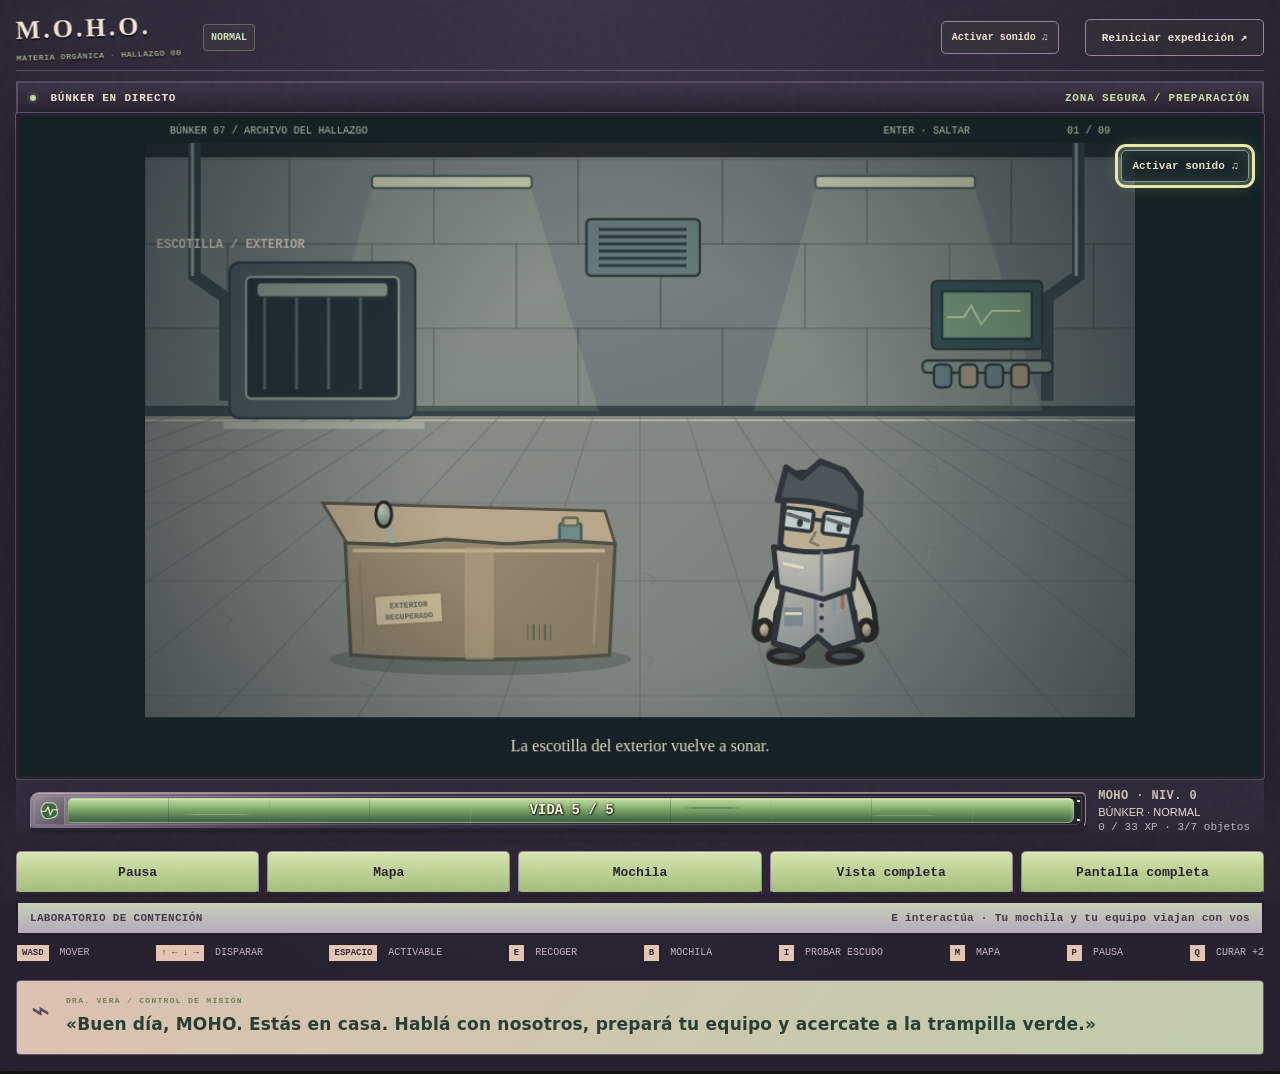
==== index.html @ c70cfb9b "Publish M.O.H.O. web release bbf333f781777551114b" ====
<!doctype html>
<html lang="es"><head><meta charset="utf-8"><meta name="viewport" content="width=device-width,initial-scale=1,viewport-fit=cover"><title>M.O.H.O. — Expedición 001</title><link rel="stylesheet" href="assets/63cf3d8c316d6a42fe213599.css"><meta name="moho-release" content="bbf333f781777551114b"></head>
<body><main><header><a class="brand" href="#">M.O.H.O.<small>MATERIA ORGÁNICA · HALLAZGO 00</small></a><span id="difficulty-badge" class="difficulty-badge">NORMAL</span><div class="header-note"><i></i> BÚNKER 07 · TRANSMISIÓN ACTIVA</div><button id="sound-master" class="quiet" aria-label="Activar o silenciar audio">Activar sonido ♫</button><button id="new-run" class="quiet">Reiniciar expedición ↗</button></header>
<section class="brief"><div><div class="eyebrow">ARCHIVO DE CAMPO / SUJETO EXPERIMENTAL 01</div><h1>El mundo terminó.<br><em>Vos recién empezás.</em></h1></div><p>Una masa de arcilla viviente. Un pulso imposible.<br>Y un equipo de científicos que necesita saber<br>qué sigue vivo en el ala sellada.</p><div class="stamp">NO ABRIR<br>DESDE ADENTRO<span>ALA CLAUSURADA / TUTORIAL</span></div></section>
<div class="workspace">
<section class="stage"><div class="stage-header"><span><i class="signal"></i> <span id="feed-label">BÚNKER EN DIRECTO</span></span><span id="zone-tag">TUTORIAL / NIVEL A</span></div><div class="viewport"><section id="inventory-screen" hidden role="dialog" aria-modal="true" aria-label="Mochila y equipo de MOHO"><aside class="left"><div class="inventory-heading"><span class="eyebrow">EQUIPO DE EXPLORACIÓN</span><h2>Mochila de MOHO</h2><p>Prepará tu próxima aventura.</p><button class="touch-back" id="touch-back">Cerrar ×</button></div><div class="panel-title">01 / EL SUJETO <span>VIVO</span></div><div class="subject"><div class="clay-icon">•‿•</div><div><h2>MOHO</h2><p>Prototipo maleable</p></div></div><label>INTEGRIDAD</label><div id="health"></div><div class="xp-head"><label>CRECIMIENTO</label><b id="level">NIV. 1</b></div><div class="xp-track"><div id="xp-bar"></div></div><small id="xp-text"></small><div class="attributes" id="attributes"></div><div class="panel-title section-space">02 / EQUIPO <span id="equipment-slot-count">4 RANURAS</span></div><div id="equipment"></div><div class="panel-title section-space">03 / INVENTARIO <span id="capacity"></span></div><p class="help" id="inventory-help">Mochila de 6 espacios. El equipo puesto se guarda por separado.</p><div id="loadout" hidden><b id="loadout-count"></b><button id="prepare-exit">Entrar al tutorial →</button></div><button id="inventory-sort" class="quiet">Ordenar por tipo ↕</button><div id="inventory"></div><p id="bag-message" aria-live="polite"></p></aside></section><div id="boss-hud" hidden><div class="boss-hud-head"><b id="boss-hud-name"></b><span id="boss-hud-health"></span></div><div class="boss-hud-track"><i id="boss-hud-fill"></i></div><small id="boss-hud-phase"></small></div><div id="encounter-countdown" hidden></div><div id="game-toast" role="status" hidden></div><div id="boss-death-caption" hidden></div><canvas id="game" width="960" height="640" aria-label="Expedición de MOHO; moverse con WASD y disparar con flechas"></canvas><div id="overlay" class="overlay"></div></div><div class="mobile-hud"><span id="touch-health"></span><div class="hud-meta"><b id="hud-player-level">MOHO · NIV. 1</b><span id="touch-level"></span><small id="hud-xp"></small><span id="shield-heart-status" role="status" hidden>♡ ESCUDO · 1 GOLPE</span></div></div><nav class="touch-toolbar" aria-label="Acciones táctiles"><button id="touch-pause">Pausa</button><button id="touch-map">Mapa</button><button id="touch-equipment" aria-controls="inventory-screen" aria-expanded="false">Mochila</button><button id="view-toggle">Vista completa</button><button id="touch-fullscreen">Pantalla completa</button></nav><div class="touch-controls" aria-label="Controles táctiles"><div class="touch-stick" id="touch-move" role="group" aria-label="Palanca para moverse"><span class="stick-knob"></span><b>MOVER</b></div><div class="touch-actions"><button id="touch-dash" aria-label="Usar activable">Esquivar</button><button id="touch-interact" aria-label="Interactuar o recoger">Usar / recoger</button></div><div class="touch-stick" id="touch-aim" role="group" aria-label="Palanca para apuntar y disparar"><span class="stick-knob"></span><b>DISPARAR</b></div></div><p class="touch-tip">Izquierda: mover · Derecha: apuntá en 8 direcciones y mantené para disparar. Doble toque en MOVER: esquiva / activable. También tenés el botón central.</p><div class="stage-footer"><span id="room-label">EL UMBRAL</span><span id="hint">Conectando con el sujeto…</span></div><div class="controls"><span><kbd>WASD</kbd> MOVER</span><span><kbd>↑ ← ↓ →</kbd> DISPARAR</span><span><kbd>ESPACIO</kbd> ACTIVABLE</span><span><kbd>E</kbd> RECOGER</span><span><kbd>B</kbd> MOCHILA</span><span><kbd>I</kbd> PROBAR ESCUDO</span><span><kbd>M</kbd> MAPA</span><span><kbd>P</kbd> PAUSA</span></div><div class="radio"><div class="radio-mark">⌁</div><div><label>DRA. VERA / CONTROL DE MISIÓN</label><p id="radio-text">«No sabemos si nos entendés. Si podés oírme… movete.»</p></div></div></section>
<aside class="right"><div class="panel-title">04 / CARTOGRAFÍA</div><div class="map-heading"><h2 id="zone-name">Plano local</h2><span id="zone-number">01—03</span></div><canvas id="worldmap" width="210" height="150" aria-label="Mapa de campaña: búnker y tres zonas, cada una con niveles A B C"></canvas><p id="objective" class="objective">BU → A → B → C → BU</p><div class="panel-title local-map-title">PLANO DEL NIVEL</div><canvas id="minimap" width="210" height="158" aria-label="Mapa de habitaciones"></canvas><div class="map-key"><span>● SUJETO</span><span>✦ ALMACÉN</span><span>☠ JEFE</span></div><div class="panel-title section-space">TUTORIAL / NIVELES</div><ol id="zone-list"></ol><div class="route locked"><span class="route-number">01</span><div><b>Ciudad en ruinas</b><small>SELLADA · PRÓXIMAMENTE</small></div><span class="route-arrow">↗</span></div><div class="route locked"><span class="route-number">02</span><div><b>Fractura temporal</b><small>SEÑAL DESCONOCIDA · BLOQUEADO</small></div><span>⊘</span></div><div class="route locked"><span class="route-number">03</span><div><b>Santuario del velo</b><small>SEÑAL DESCONOCIDA · BLOQUEADO</small></div><span>⊘</span></div><div class="field-note"><label>NOTA DEL LABORATORIO #017</label><p>«La muestra no imita la vida.<br>La muestra <em>quiere</em> vivir.»</p><small>— VERA, 03:41 A. M.</small></div></aside></div><footer><span>BÚNKER 07 / PROGRAMA M.O.H.O.</span><span>PROTOTIPO 0.12 · TUTORIAL / A—B—C</span><span>NO TE OLVIDES DE VOLVER.</span></footer></main><script src="assets/7617596235c95711f550db07.js"></script><script src="assets/ef3f93022673e65cdc32f5d4.js"></script></body></html>
---- assets/63cf3d8c316d6a42fe213599.css ----
:root{color-scheme:dark;--bg:#1e211e;--panel:#252823;--line:#44483c;--text:#e8e4ce;--dim:#9c9f8c;--acid:#c5d77e;--red:#d98d72}*{box-sizing:border-box}body{margin:0;background:var(--bg);color:var(--text);font:13px Arial,sans-serif}body:before{content:'';position:fixed;inset:0;pointer-events:none;opacity:.07;background-image:url("data:image/svg+xml,%3Csvg viewBox='0 0 160 160' xmlns='http://www.w3.org/2000/svg'%3E%3Cfilter id='n'%3E%3CfeTurbulence type='fractalNoise' baseFrequency='.8' numOctaves='3' stitchTiles='stitch'/%3E%3C/filter%3E%3Cpath fill='%23fff' filter='url(%23n)' opacity='.6' d='M0 0h160v160H0z'/%3E%3C/svg%3E")}main{max-width:1580px;margin:auto;padding:27px 34px}header{display:flex;align-items:center;justify-content:space-between;border-bottom:1px solid var(--line);padding-bottom:23px}.brand{font:bold 29px Georgia,serif;letter-spacing:2px;color:var(--acid);text-decoration:none}.brand small{display:block;font:8px monospace;color:var(--dim);letter-spacing:1.3px;margin-top:6px}.header-note{font:10px monospace;letter-spacing:1px;color:var(--dim)}i.signal,.header-note i{display:inline-block;background:var(--acid);width:6px;height:6px;border-radius:50%;margin-right:7px}button{font:11px monospace;cursor:pointer;background:var(--acid);color:#24291c;border:1px solid var(--acid);padding:11px 16px}button:hover{filter:brightness(1.15)}button:focus-visible{outline:2px solid #fff;outline-offset:3px}.quiet{background:transparent;color:var(--text);border-color:#60634e}.brief{display:flex;align-items:center;justify-content:space-between;padding:29px 0 31px;gap:25px}.eyebrow,label,.panel-title{font:9px monospace;letter-spacing:1.3px;color:var(--dim)}.eyebrow{color:var(--acid)}h1{font:38px/1.08 Georgia,serif;letter-spacing:-1px;margin:12px 0 0}h1 em{font-weight:normal;color:#a4ac8e}.brief>p{font-size:12px;line-height:1.9;color:var(--dim)}.stamp{transform:rotate(-7deg);border:2px solid #8d9172;color:#a5aa85;padding:10px 16px;font:bold 17px/1.05 monospace;text-align:center}.stamp span{display:block;font:7px monospace;margin-top:8px;letter-spacing:1px}.workspace{display:grid;grid-template-columns:192px minmax(0,1fr) 210px;gap:25px}.panel-title{padding-bottom:12px;border-bottom:1px solid var(--line);display:flex;justify-content:space-between;font-size:8px}.panel-title span{color:var(--acid);font-size:7px;letter-spacing:.3px}.subject{display:flex;gap:12px;align-items:center;margin:19px 0 22px}.clay-icon{background:#9eafa0;border:3px solid #151e18;border-radius:49% 46% 39% 42%;color:#1e2b22;padding:13px 8px;font:bold 22px monospace;box-shadow:inset 0 6px 0 #bbcab155;transform:rotate(-6deg)}h2{font:19px Georgia,serif;margin:0}.subject p{color:var(--dim);font-size:10px;margin:5px 0}#health{color:var(--red);font:22px monospace;letter-spacing:2px;margin:9px 0 20px}.xp-head{display:flex;justify-content:space-between;align-items:center}.xp-head b{font:10px monospace;color:var(--acid)}.xp-track{height:5px;background:#404638;margin:10px 0 6px}#xp-bar{height:100%;background:var(--acid);transition:width .3s}#xp-text{font:9px monospace;color:var(--dim)}.attributes{display:flex;justify-content:space-between;margin-top:19px;font:10px monospace;color:#bdc0a4}.section-space{margin-top:25px}.equip-slot{display:flex;align-items:center;gap:8px;background:#282d24;border:1px solid #48513a;padding:10px;margin-top:8px;font-size:10px;min-height:42px}.equip-slot b{display:block;margin-bottom:4px}.equip-slot small{color:var(--dim);font-size:9px}.item-icon{font:21px Georgia;color:var(--acid);min-width:25px}.help{font-size:10px;line-height:1.6;color:var(--dim)}.bag-item{border-bottom:1px solid var(--line);padding:10px 0}.bag-item>div{display:flex;gap:5px;align-items:center}.bag-item b{font-size:10px}.bag-item small{display:block;font-size:9px;color:var(--dim);margin:5px 0 7px}.bag-item button{font-size:8px;padding:5px 6px;margin-right:3px}.bag-item .drop{background:transparent;color:var(--dim);border-color:var(--line)}.empty-slot{height:34px;border:1px dashed #44493b;color:#777e66;font:9px monospace;display:flex;align-items:center;padding-left:9px;margin-top:6px}#bag-message{font-size:10px;line-height:1.5;color:var(--acid)}.stage-header,.stage-footer{display:flex;justify-content:space-between;gap:10px;padding:12px 14px;font:8px monospace;letter-spacing:1px;background:#292f25;border:1px solid var(--line)}.stage-header{border-bottom:0}.stage-footer{border-top:0;letter-spacing:.3px;color:var(--dim)}.stage-header>span:last-child{color:var(--acid)}.viewport{position:relative;border:1px solid #62634c;background:#141a13}#game{display:block;width:100%;aspect-ratio:3/2}.overlay{position:absolute;inset:0;background:#152018ed;display:flex;flex-direction:column;align-items:center;justify-content:center;text-align:center;padding:25px}.overlay[hidden]{display:none}.overlay .eyebrow{font-size:9px}.overlay h2{font:44px Georgia;color:var(--text);margin:17px 0}.overlay p{font-size:12px;line-height:1.8;color:#bcc4a9;max-width:370px;margin:0 0 18px}.overlay button{margin-top:12px}.overlay small{color:#9aa58b;font:9px monospace;margin-top:17px;line-height:1.6}.controls{display:flex;flex-wrap:wrap;justify-content:space-between;gap:12px;padding:16px 0;color:var(--dim);font:8px monospace}kbd{border:1px solid #5b634b;color:#d4d8bd;padding:3px 5px;font:9px monospace;margin-right:4px}.radio{border-top:1px solid var(--line);display:flex;gap:16px;padding-top:18px}.radio-mark{font:32px Georgia;color:var(--acid)}.radio label{color:var(--acid);font-size:8px}.radio p{font:italic 13px/1.6 Georgia;color:#c2c6ad;margin:6px 0}.map-heading{display:flex;align-items:center;justify-content:space-between;margin:19px 0 8px}.map-heading span{font:10px monospace;color:var(--acid)}#minimap{width:100%;display:block;background:#191e18;border:1px solid var(--line)}.map-key{display:flex;justify-content:space-between;font:7px monospace;color:var(--dim);margin-top:10px}#zone-list{list-style:none;padding:0;margin:15px 0 24px}#zone-list li{font:11px Georgia;color:#7f8975;padding:8px 0}#zone-list li.active{color:var(--acid)}#zone-list li span{font:9px monospace;margin-right:12px}.route{display:flex;align-items:center;gap:10px;padding:15px 0;border-top:1px solid var(--line)}.route-number{font:22px Georgia;color:var(--acid)}.route b{font:12px Georgia}.route small{display:block;font:6px monospace;letter-spacing:.5px;margin-top:6px;color:var(--dim)}.route-arrow{margin-left:auto;color:var(--acid)}.locked{opacity:.45}.field-note{border:1px solid #555e43;margin-top:25px;padding:15px 13px;background:#303627;transform:rotate(1deg)}.field-note label{font-size:7px;color:var(--acid)}.field-note p{font:italic 17px/1.5 Georgia}.field-note small{font:7px monospace;color:var(--dim)}footer{display:flex;justify-content:space-between;border-top:1px solid var(--line);padding-top:17px;margin-top:32px;font:8px monospace;letter-spacing:1px;color:#848c76}@media(min-width:1450px){h1{font-size:46px}.workspace{gap:30px;grid-template-columns:210px minmax(0,1fr) 230px}}@media(max-width:1100px){.workspace{grid-template-columns:170px minmax(0,1fr)}.right{grid-column:1/-1;display:grid;grid-template-columns:210px 1fr 1fr;gap:15px}.right>.panel-title,.map-heading,.map-key,.field-note,#zone-list{display:none}.route{border:1px solid var(--line);padding:12px}.brief .stamp{display:none}.header-note{display:none}}@media(max-width:650px){main{padding:15px}.brief>p{display:none}h1{font-size:31px}.workspace{display:flex;flex-direction:column}.stage{order:-1}.left{display:grid;grid-template-columns:1fr 1fr;gap:10px}.left>*{margin:0}#inventory,#equipment,.attributes,#bag-message{grid-column:1/-1}.right{display:none}.overlay h2{font-size:29px}.overlay p{font-size:10px;margin-bottom:8px}.overlay{padding:12px}.overlay small{display:none}.controls{font-size:7px}footer span:last-child{display:none}.stage-footer{font-size:7px}}

#loadout{padding:12px;background:#364431;border:1px solid #6c8054;margin:12px 0}#loadout[hidden]{display:none}#loadout b{display:block;font:10px monospace;color:var(--acid);margin-bottom:10px}#loadout button{width:100%;font-size:9px}.bag-item .chosen{background:#e0eabd;box-shadow:0 0 0 1px #ddeba1}#inventory{max-height:560px;overflow:auto;padding-right:4px;scrollbar-color:#67764f #242d22}.help{min-height:32px}

#worldmap{display:block;width:100%;border:1px solid var(--line);margin-top:8px}.objective{font:8px/1.7 monospace;color:var(--acid);margin:9px 0 18px}.local-map-title{margin-bottom:9px}.map-key{font-size:6px}.right .field-note{margin-top:18px}.stage-footer span:first-child{max-width:45%}.route small{line-height:1.6}
.map-heading{gap:10px}.map-heading h2{font-size:17px}.map-heading #zone-number{white-space:nowrap;flex-shrink:0;font-size:9px}
/* An inked field journal: worn paper, blunt stamps and restrained sickly colors. */
:root{--bg:#262521;--panel:#302f28;--line:#615e4c;--text:#e9dfc5;--dim:#b3aa91;--acid:#ced99c;--red:#d9987f}body{background:radial-gradient(ellipse at 48% 0,#39392c 0,#262521 65%);font-family:'Trebuchet MS',Arial,sans-serif}body:before{opacity:.1}.brand{color:#e4ddad;font:bold 35px/1 Georgia,serif;letter-spacing:3px;text-shadow:2px 3px 0 #171b16;transform:rotate(-2deg)}.brand small{font:8px monospace;letter-spacing:1.2px;color:#b9b499;margin-top:10px}header{border-bottom:2px solid #69664e}h1{font-weight:bold;letter-spacing:-1.5px;text-shadow:1px 2px 0 #161b15}h1 em{color:#b4bc99;font-weight:normal}.eyebrow{letter-spacing:1.6px}.stamp{color:#bfae82;border:3px double #b4a47a;box-shadow:inset 0 0 0 2px #332f24;letter-spacing:1px;transform:rotate(-8deg)}.panel-title{border-bottom:2px solid #716b53;color:#d4c6a5;font-weight:bold;font-size:9px;letter-spacing:.8px}.panel-title span{font-size:8px}.subject h2{font-weight:bold;font-size:23px}.clay-icon{background:#b4c997;border:3px solid #28271e;box-shadow:inset 0 6px 0 #f2efb766,2px 3px 0 #171c1755}.attributes{padding:10px 0;border-top:1px dashed #635f49;border-bottom:1px dashed #635f49;color:#d7d3b4}.stage-header,.stage-footer{background:#d2c6a5;color:#3a402d;border:2px solid #25271f;font-weight:bold;font-size:9px}.stage-header{border-bottom:0}.stage-footer{border-top:0}.stage-header>span:last-child{color:#4f633d}.viewport{border:3px solid #23251d;box-shadow:0 6px 0 #171d1855,0 0 0 1px #7c765e;overflow:hidden}.stage-header i.signal{background:#657d45;box-shadow:0 0 0 2px #a0ad7a}.controls{padding:18px 0;font-size:8px;gap:10px}kbd{background:#e0d5b7;color:#393c2b;border:1px solid #252b21;border-bottom-width:3px;font-weight:bold}.equip-slot{background:#ccc3a2;color:#333a2b;border:2px solid #303729;border-radius:2px 5px 3px 2px;box-shadow:2px 3px 0 #171d1844}.equip-slot:nth-child(2){transform:rotate(-.5deg)}.equip-slot small{color:#5f664c}.equip-slot .item-icon{color:#4e663e}.bag-item{border-color:#68654e}.bag-item b{font-size:11px}.bag-item small{font-size:10px;line-height:1.5}button{background:#d2db9e;border:2px solid #262d20;border-radius:2px 4px 2px 3px;box-shadow:1px 2px 0 #151c1544;color:#303c28;font-weight:bold}.quiet{background:transparent;border:1px solid #8e8c6c;color:#d6d7b5;box-shadow:none}.bag-item button{font-size:8px}.bag-item .drop{border:1px solid #8a8266}.bag-item .chosen{background:#e5e7af;box-shadow:0 0 0 1px #d2d99b}#loadout{background:#3c4431;border:2px solid #849265;border-radius:2px 5px 2px 3px}#loadout b{color:#e5e9ba}.empty-slot{border-color:#68664d;background:#2f322619;color:#92987b}.radio{border-top:2px solid #6e6a52;background:#d1c5a1;padding:15px 18px;color:#3d422e;box-shadow:2px 3px 0 #171d1844;transform:rotate(-.35deg)}.radio label{color:#5b6943;font-weight:bold}.radio-mark{color:#586443}.radio p{color:#3d422f;font-size:14px}.field-note{background:#d1c5a1;color:#343f2c;border:2px solid #282e23;box-shadow:3px 4px 0 #141c1744;position:relative}.field-note:before{content:'';position:absolute;top:-9px;left:calc(50% - 20px);height:17px;width:40px;background:#bdb08c99;transform:rotate(-4deg)}.field-note label{color:#51623f;font-weight:bold}.field-note small{color:#657152}.field-note p{font-size:17px}.route{border-top:1px dashed #6c6b52}.route-number{font-weight:bold;color:#d6dba5}.route b{font-size:14px}.route small{font-size:7px}.map-heading h2{font-weight:bold}.objective{font-size:9px}#zone-list li{font-family:'Trebuchet MS',sans-serif;font-size:11px;line-height:1.5;color:#a3a88e}#zone-list li.active{color:#dce4b5}.overlay{background:#272b22f2}.overlay h2{font-weight:bold;color:#e5dabb}.overlay p{color:#ceccb2;font-size:13px}.overlay small{color:#a5b08f}#health{text-shadow:1px 2px 0 #262419}footer{border-top:2px solid #625f4a;color:#aaa58d}.map-key{font-size:7px}
@media(max-width:650px){.brand{font-size:27px}h1{font-size:31px}.overlay h2{font-size:29px}.overlay p{font-size:10px}.radio p{font-size:12px}.stage-header,.stage-footer{font-size:7px}.controls{font-size:7px}}

.pause-actions{display:flex;flex-direction:column;gap:8px;width:min(290px,90%)}button:disabled{opacity:.4;cursor:default}.audio-controls{display:flex;flex-wrap:wrap;align-items:center;justify-content:center;gap:9px;margin-top:16px;max-width:410px}.audio-controls label{font-size:9px}.audio-controls button{font-size:9px;padding:7px 10px}.audio-controls input{width:105px;accent-color:#c8d79b}.overlay:has(.pause-actions) h2{margin:10px 0 16px;font-size:35px}.overlay:has(.pause-actions) small{max-width:390px;font-size:9px}#sound-master{font-size:10px;padding:10px;margin-left:auto;margin-right:14px}@media(max-width:650px){#sound-master{font-size:8px;padding:7px;margin-right:6px}.audio-controls{margin-top:9px;gap:5px}.overlay:has(.pause-actions) h2{font-size:24px;margin:5px}.pause-actions{gap:5px}.pause-actions button{padding:7px}.overlay:has(.pause-actions) small{display:block;font-size:7px;margin-top:7px}}

.level-test-controls{display:flex;flex-wrap:wrap;align-items:center;justify-content:center;gap:8px;max-width:410px;margin-top:14px}.level-test-controls label{width:100%;text-align:center}.level-test-controls select{max-width:240px;background:#303729;color:#e8e4ce;border:1px solid #8b9870;padding:8px;font:10px monospace}.level-test-controls button{font-size:10px;padding:8px}.overlay:has(.pause-actions){overflow-y:auto}@media(max-width:650px){.level-test-controls{margin-top:7px;gap:5px}.level-test-controls select{padding:5px;font-size:8px}.level-test-controls button{padding:6px;font-size:8px}}
/* Two independent pointers allow movement and aiming at the same time. */
.mobile-hud,.touch-toolbar,.touch-controls,.touch-tip,.touch-back{display:none}.touch-stick,.touch-actions button{touch-action:none;user-select:none;-webkit-user-select:none;-webkit-touch-callout:none}#game{touch-action:none}
@media(pointer:coarse),(max-width:760px){
main{padding:max(8px,env(safe-area-inset-top)) max(8px,env(safe-area-inset-right)) max(12px,env(safe-area-inset-bottom)) max(8px,env(safe-area-inset-left))}header{gap:8px;padding-bottom:9px;flex-wrap:wrap}.brand{font-size:23px}.brand small{font-size:6px}.header-note,.brief,.stamp{display:none}#new-run{font-size:8px;padding:9px}#sound-master{margin:0 0 0 auto}.workspace{display:flex;flex-direction:column;gap:18px;margin-top:9px}.stage{order:-1;width:100%;min-width:0}.left,.right{display:block!important;width:100%;min-width:0}.left{scroll-margin-top:8px}.right{max-width:none}.left #inventory{display:grid;grid-template-columns:repeat(2,minmax(0,1fr));gap:8px}.bag-item{min-width:0}.bag-item button{min-height:42px;padding:8px;font-size:10px;margin-bottom:5px}.equip-slot{min-height:48px}.empty-slot{height:38px}#worldmap,#minimap{max-width:300px;margin:auto}.controls{display:none}.mobile-hud{display:flex;justify-content:space-between;padding:7px 10px;background:#292f25;color:#dce5b4;font:bold 11px monospace}.touch-toolbar{display:flex;gap:5px;padding:6px 0;flex-wrap:wrap}.touch-toolbar button{flex:1;min-height:42px;padding:8px 5px;font-size:10px}.touch-controls{display:flex;align-items:center;justify-content:space-between;gap:8px;padding:6px 12px 8px;background:#232b21;border:1px solid #505d41}.touch-stick{position:relative;flex:0 0 108px;height:108px;border-radius:50%;border:2px solid #76845e;background:radial-gradient(circle,#64735355 0 30%,#303c2d 32% 60%,#43543a 62%);box-shadow:inset 0 0 18px #101c1488}.stick-knob{position:absolute;left:50%;top:50%;width:43px;height:43px;border-radius:50%;background:#bbcda0;border:3px solid #243222;transform:translate(-50%,-50%);box-shadow:0 3px 0 #111a1244;pointer-events:none}.touch-stick b{position:absolute;bottom:5px;left:0;width:100%;text-align:center;font:8px monospace;color:#e0e8bf;pointer-events:none}.touch-actions{display:flex;flex-direction:column;gap:9px}.touch-actions button{min-width:90px;min-height:46px;padding:9px 5px;font-size:10px;border-radius:8px}.touch-tip{display:block;color:#b2b99e;font:10px/1.5 monospace;margin:7px 0}.stage-footer{padding:7px;flex-wrap:wrap;font-size:8px}.stage-footer #hint{line-height:1.5}.radio{padding-top:9px;gap:9px}.radio p{font-size:12px}.overlay{padding:12px;overflow:auto;justify-content:flex-start}.overlay button{min-height:42px;margin-top:6px}.overlay h2{font-size:25px;margin:8px}.overlay p{font-size:11px;margin:7px 0}.overlay small{font-size:9px;margin-top:7px}.overlay .eyebrow{font-size:8px}.overlay:has(.pause-actions) h2{font-size:24px}.pause-actions{gap:4px;flex-shrink:0}.level-test-controls,.audio-controls{flex-shrink:0;margin-top:9px}.level-test-controls select{min-height:42px}.audio-controls input{height:35px}.touch-back{display:block;position:sticky;top:8px;z-index:4;margin-bottom:12px;min-height:44px;width:100%}.field-note{transform:none}footer{flex-wrap:wrap;gap:8px}body:fullscreen main{max-width:none}
}
@media(max-width:370px){.touch-stick{flex-basis:92px;height:92px}.touch-controls{padding:6px}.touch-actions button{min-width:80px;font-size:9px}.touch-toolbar button{font-size:9px}.brand small{display:none}}
@media(pointer:coarse) and (orientation:landscape){header{display:none}.workspace{margin-top:0}.stage-header{padding:5px 9px}.viewport #game{width:min(100%,calc((100svh - 108px)*1.5));margin:auto}.touch-controls{position:fixed;inset:auto 0 8px 0;height:125px;pointer-events:none;background:none;border:none;z-index:3;padding:0 12px}.touch-controls>*{pointer-events:auto}.touch-actions{position:absolute;right:135px;bottom:0;flex-direction:row;gap:5px}.touch-actions button{min-width:66px;min-height:42px;padding:5px;font-size:9px;opacity:.9}.touch-stick{opacity:.8;flex-basis:104px;height:104px}.touch-toolbar{padding:4px 118px;gap:4px}.touch-toolbar button{min-height:36px}.mobile-hud{padding:4px 120px;font-size:10px}.touch-tip,.radio,.stage-footer{display:none}.left,.right{margin-top:20px}.overlay{z-index:5}.stage:has(.overlay:not([hidden])) .touch-controls{visibility:hidden}}
@media(pointer:coarse),(max-width:760px){#sound-master{flex:0 0 108px;width:108px;min-height:40px;font-size:9px;padding:6px;white-space:nowrap}}
@media(pointer:coarse) and (orientation:landscape){.touch-actions{left:18px;right:auto;bottom:130px;flex-direction:column}.touch-actions button{width:100px}.touch-stick{flex-shrink:0}}

.difficulty-badge{font:bold 10px monospace;color:#d9dcae;border:1px solid #78845d;padding:7px;margin:0 10px}.difficulty-controls{display:flex;flex-wrap:wrap;justify-content:center;align-items:center;gap:8px;max-width:410px;margin-top:13px;flex-shrink:0}.difficulty-controls label{width:100%}.difficulty-controls select{background:#303729;color:#e8e4ce;border:1px solid #8b9870;padding:8px;font:11px monospace}.difficulty-controls button{font-size:10px;padding:8px}.difficulty-controls small{width:100%;margin-top:0!important;line-height:1.5}@media(pointer:coarse),(max-width:760px){.difficulty-badge{display:none}.difficulty-controls select,.difficulty-controls button{min-height:42px}.difficulty-controls{gap:6px;margin-top:9px}}
@media(pointer:coarse),(max-width:760px){.touch-controls{display:grid;grid-template-columns:1fr 1fr;gap:10px;padding:10px 12px}.touch-actions{display:contents}#touch-move{grid-column:1;grid-row:2;justify-self:center;width:108px}#touch-aim{grid-column:2;grid-row:2;justify-self:center;width:108px}#touch-dash{grid-column:1;grid-row:1;width:100%;min-height:54px;font-size:12px;background:linear-gradient(to right,#c5d77e var(--charge,100%),#69764e var(--charge,100%));border:2px solid #dae8a5;box-shadow:0 3px 0 #152414}#touch-dash:before{content:'ACTIVABLE';display:block;font:bold 8px monospace;letter-spacing:1px;margin-bottom:4px}#touch-dash.recharging{color:#182512}#touch-interact{grid-column:2;grid-row:1;width:100%;min-height:54px}}@media(max-width:370px){#touch-move,#touch-aim{width:92px}}
@media(pointer:coarse) and (orientation:landscape){.touch-controls{display:flex;padding:0 12px}.touch-actions{display:flex;position:absolute;left:12px;right:auto;bottom:118px;flex-direction:column;width:108px;gap:8px}.touch-actions button,#touch-dash,#touch-interact{width:108px;min-height:48px;font-size:10px}#touch-move,#touch-aim{width:104px}.touch-stick{flex-basis:104px}}
.overlay.boss-intro{position:fixed;inset:0;z-index:30;justify-content:center;gap:8px;padding:max(16px,env(safe-area-inset-top)) 16px max(16px,env(safe-area-inset-bottom));background:radial-gradient(ellipse at center,#3b3030f5,#0f1712fa);overflow-y:auto;animation:boss-arrive .3s ease-out}.boss-intro .boss-portrait{display:block;width:min(88vw,620px);max-height:48svh;object-fit:contain;border:2px solid var(--boss-color);box-shadow:0 0 45px #0009;animation:boss-portrait-arrive .45s ease-out}.boss-intro h2{font:bold clamp(25px,5vw,45px) Georgia;color:#edddbe;letter-spacing:2px;margin:4px 0;text-shadow:3px 4px #151714}.boss-intro p{font:italic 15px Georgia;color:#d3c9b4;margin:3px 0 8px}.boss-intro .eyebrow{color:#d7c6a5}.boss-intro button{min-height:48px;min-width:200px;margin:0}.boss-intro small{margin-top:3px}@keyframes boss-arrive{from{opacity:0}to{opacity:1}}@keyframes boss-portrait-arrive{from{opacity:.4;transform:scale(.95)}to{opacity:1;transform:scale(1)}}@media(orientation:landscape) and (max-height:600px){.overlay.boss-intro{gap:3px;padding:8px}.boss-intro .boss-portrait{max-height:46svh;width:auto;max-width:80vw}.boss-intro h2{font-size:26px}.boss-intro p{font-size:11px;margin:0}.boss-intro small{font-size:8px}.boss-intro button{min-height:42px;padding:8px}}@media(prefers-reduced-motion:reduce){.boss-intro,.boss-intro .boss-portrait{animation:none}}
/* Refined laboratory journal: tarnished brass, soft paper, deep ink. */
:root{--bg:#202822;--panel:#2a3329;--line:#596451;--text:#eee5cf;--dim:#b1b7a0;--acid:#d2dfa3;--red:#dfa58e}body{background:radial-gradient(ellipse at 45% -10%,#455342 0,#242f28 46%,#1c241f 100%)}body:before{opacity:.045}.brand{color:#e9dfb5;text-shadow:0 2px 0 #101c14,0 0 24px #ccd6a517;letter-spacing:3px}header{border-bottom:1px solid #89907877}h1{color:#eadfbd;text-shadow:0 2px 0 #111f16}h1 em{color:#b7c6a2}.workspace{gap:22px}.left,.right{background:linear-gradient(135deg,#e0dfbe06,#101b1607);border-radius:7px}.panel-title{color:#d7d9b5;border-bottom:1px solid #87917677;padding-bottom:11px;letter-spacing:1px}.panel-title span{color:#b8cd91}.subject{padding:7px 0}.clay-icon{background:linear-gradient(140deg,#d2dda9,#8ca779);border-color:#233329;box-shadow:inset 0 3px 0 #edf0c65c,2px 4px 0 #10211655}.attributes{color:#d6dec0;border-color:#66775e77}.viewport{border:3px solid #1b2b21;box-shadow:0 12px 30px #0e191c66,0 0 0 1px #a4a78466;border-radius:3px}.stage-header{background:linear-gradient(#364839,#2a3c2e);color:#d7ddbd;border-color:#1b2b21;letter-spacing:.8px}.stage-header>span:last-child{color:#c6d99b}.stage-header i.signal{background:#bdd49b;box-shadow:0 0 0 3px #b4cb8b18}.stage-footer{background:linear-gradient(#c6ccb0,#b5bda0);color:#344a36;border-color:#1b2b21}.equip-slot{background:linear-gradient(135deg,#e1dcc0,#bbbfa0);border-color:#324837;border-radius:5px;box-shadow:0 3px 0 #12231955,inset 0 1px 0 #fff3cc99;padding:11px;transform:none!important}.equip-slot .item-icon{background:#657b5633;width:34px;height:34px;display:flex;align-items:center;justify-content:center;border-radius:8px;border:1px solid #76896577;font-size:23px}.equip-slot small{color:#5d704f;line-height:1.5}.equip-slot b{color:#293e2d;line-height:1.35}.bag-item{border-bottom:1px solid #687b5a66;padding:12px 0}.bag-item small{color:#b6c1a8}.bag-item .item-icon{color:#dbd4a8}button{background:linear-gradient(#d9e4af,#b3c48b);border:1px solid #6d825c;border-bottom:3px solid #576f49;color:#2c422e;border-radius:5px;box-shadow:0 2px 0 #0c20184d,inset 0 1px 0 #f0efc77a;transition:filter .12s,transform .12s}button:active{transform:translateY(1px);box-shadow:none}.quiet{background:#d9dec408;border:1px solid #9eac8777;color:#d5dfbd}.bag-item .drop{color:#c2c9b2;border-color:#718264;background:#9cae7d0c}.empty-slot{background:#0e251b11;border-color:#62785966;border-radius:3px;color:#7f9879}#loadout{background:linear-gradient(135deg,#40593c,#2b422f);border:1px solid #91a678;border-radius:5px;box-shadow:inset 0 1px 0 #a6b98b33}.radio{background:linear-gradient(130deg,#d9d4b5,#bdc6a6);border:1px solid #536a4e;border-radius:4px;transform:none;box-shadow:0 4px 10px #10251a33}.radio label{color:#60794f}.radio p{color:#354e37}.field-note{background:linear-gradient(135deg,#dcd7b8,#bfc6a7);border:1px solid #647651;border-radius:3px;box-shadow:2px 4px 0 #10221944}.field-note label{color:#617b4e}.field-note p{color:#354834}.route{border-color:#6b7b5b77}.route-number{color:#d6dfaf}#worldmap,#minimap{border-color:#71815e;border-radius:4px}.overlay{background:#203327f5}.overlay h2{color:#e3dfb7}.overlay p{color:#c5d0b3}.difficulty-badge{background:#bed09a0b;border-color:#8ba47577;border-radius:4px}.pause-actions button{min-height:42px}.boss-intro .boss-portrait{border-radius:4px;box-shadow:0 10px 55px #050f0a99}.touch-stick{box-shadow:inset 0 2px 12px #101e1a99,0 2px 0 #a9be8233!important;border-color:#849f71!important;background:radial-gradient(circle,#6b875966 0 31%,#273f2d 33% 61%,#4c6844 63%)!important}.stick-knob{background:radial-gradient(circle at 35% 27%,#e3e6bd,#a7be8c 70%,#78996e);border-color:#2d4933;box-shadow:0 4px 6px #0c241b88,inset 0 1px 0 #f2f2d899}#touch-dash{border-color:#c7d7a1;box-shadow:0 3px 0 #0a211a,inset 0 1px 0 #edf1c777}.touch-controls{background:#203629;border-color:#506c49;border-radius:6px}.mobile-hud{background:#2e4431;color:#d8e3b6}.touch-tip{color:#acbda0}footer{border-color:#697a5877;color:#9eaf91}@media(pointer:coarse),(max-width:760px){.workspace{gap:18px}.touch-actions button{border-radius:8px}.left,.right{padding:0 3px}.radio{padding:11px 13px}}@media(pointer:coarse) and (orientation:landscape){.touch-controls{background:none;border:none}.left,.right{padding:0}.touch-stick{opacity:.92}}
.item-icon svg{display:block;width:27px;height:27px;flex-shrink:0}.bag-item>.item-icon,.bag-item>div>.item-icon{display:inline-flex;align-items:center;justify-content:center;min-width:30px}.equip-slot .item-icon svg{width:28px;height:28px}@media(prefers-reduced-motion:reduce){button{transition:none}}

/* A sealed biological sample: continuous fluid, glass, calibration marks and readable values. */
#health,#touch-health{--health-light:#b5d99a;--health-mid:#759e62;--health-dark:#3f6549;position:relative;display:flex;align-items:center;isolation:isolate;overflow:hidden;border:1px solid #899782;border-bottom:3px solid #141f1a;border-radius:9px 5px 10px 5px;background:linear-gradient(160deg,#7a8468,#384d3b 34%,#202e25 70%,#60735a);box-shadow:0 2px 3px #0a180d77,inset 0 1px 0 #e0dec178;letter-spacing:0;text-shadow:0 1px 2px #07160d,1px 0 2px #07160d;font:bold 12px monospace;font-variant-numeric:tabular-nums;color:#f5f3d8;height:43px;padding:0;text-align:center;min-width:0}
#health{margin:8px 0 16px;width:100%}#health:before,#touch-health:before{content:'';position:absolute;inset:3px;border:1px solid #b9cba138;border-radius:6px 2px 7px 2px;pointer-events:none;z-index:5}#health:after,#touch-health:after{content:'';position:absolute;right:5px;top:7px;bottom:7px;width:3px;border-top:2px solid #d8d7ad;border-bottom:2px solid #d8d7ad;background:#17281e;z-index:4}
.health-emblem{position:relative;display:grid;place-items:center;flex:0 0 32px;align-self:stretch;margin:3px 0 3px 3px;border-right:1px solid #a4b29255;color:var(--health-light);background:linear-gradient(135deg,#b7c99520,#12291b55);z-index:3}.health-emblem svg{width:25px;height:25px;fill:var(--health-dark);stroke:var(--health-light);stroke-width:1.6;stroke-linejoin:round}.health-emblem .health-pulse-line{fill:none;stroke:#eef3ce;stroke-width:1.5;stroke-linecap:round}
.health-well{position:absolute;left:39px;right:11px;top:7px;bottom:7px;border-radius:5px 3px 6px 3px;overflow:hidden;background:#0d1e17;box-shadow:inset 0 2px 4px #020b08,inset 0 -1px 0 #9cb68a55}
.health-fill,.health-trail{position:absolute;left:0;top:0;height:100%;border-radius:3px 6px 6px 3px}.health-fill{z-index:1;background:radial-gradient(ellipse at 15% 65%,#e9ebbd66 0 2%,transparent 3%),radial-gradient(ellipse at 64% 40%,#2b513c66 0 3%,transparent 4%),radial-gradient(ellipse at 83% 70%,#f0eaca44 0 2%,transparent 3%),linear-gradient(0deg,var(--health-dark),var(--health-mid) 45%,var(--health-light));box-shadow:inset 0 1px 0 #f1f1c699,inset -2px 0 3px #f4f7c366;transition:width .24s ease-out,background .2s}.health-trail{background:#e5bc8c;transition:width .65s ease-out .25s}
.health-glass{position:absolute;inset:0;z-index:2;border:1px solid #d6e2b533;border-radius:inherit;background:repeating-linear-gradient(90deg,transparent 0,transparent calc(10% - 1px),#0d2b2344 calc(10% - 1px),#d5e2b522 10%),linear-gradient(180deg,#f5f6d52e,transparent 45%,#031a1222);box-shadow:inset 0 1px 0 #ffffd940;pointer-events:none}.health-number{position:relative;z-index:3;flex:1;white-space:nowrap;padding:0 12px 0 4px;line-height:1.2}.health-feedback{position:absolute;inset:0;z-index:4;pointer-events:none;opacity:0;mix-blend-mode:screen}
.health-warning{--health-light:#efcf91!important;--health-mid:#b48e56!important;--health-dark:#795936!important}.health-critical{--health-light:#f0b1a0!important;--health-mid:#bc6b62!important;--health-dark:#793f45!important}.health-critical .health-emblem{animation:health-heartbeat 1.4s ease-in-out infinite}.health-critical .health-number{color:#ffe2d1}.health-empty{--health-light:#9c9e90!important;--health-mid:#636f61!important;--health-dark:#354c3c!important}.health-empty .health-number{color:#c1c6b5}
@keyframes health-heartbeat{0%,36%,100%{opacity:1}18%,54%{opacity:.48}}
#touch-health{flex:1;max-width:250px;height:32px;font-size:11px}.mobile-hud{gap:10px;align-items:center;padding-top:8px;padding-bottom:8px}#touch-level{white-space:nowrap;font-size:10px}#touch-health .health-emblem{flex-basis:27px}#touch-health .health-emblem svg{width:21px;height:21px}#touch-health .health-well{left:33px;top:5px;bottom:5px}#touch-health .health-number{padding-right:11px}
@media(pointer:coarse) and (orientation:landscape){#touch-health{height:25px;font-size:10px}#touch-health .health-emblem{flex-basis:23px}#touch-health .health-emblem svg{width:18px;height:18px}#touch-health .health-well{left:29px;top:4px;bottom:4px}.mobile-hud{padding-top:3px;padding-bottom:3px}}
@media(prefers-reduced-motion:reduce){.health-fill,.health-trail{transition:none}.health-critical .health-emblem{animation:none}}

/* Larger in-game presentation and a paused inventory, shared by every scene palette. */
main{max-width:1440px;padding:10px 16px 16px}.brief,.workspace>.right,footer,.header-note{display:none!important}header{padding:5px 0 10px;gap:12px}.brand{font-size:26px}.brand small{font-size:8px}.workspace{display:block!important;margin-top:10px}.stage{width:100%;margin:0 auto}.stage-header{font-size:11px;padding:9px 12px}.viewport{position:relative;display:grid;place-items:center;overflow:hidden;background:#17221f}.viewport #game{display:block;width:100%;max-width:1160px;height:auto;margin:auto}.stage-footer{font-size:11px;padding:9px 12px}.radio{margin-top:10px;padding:10px 14px}.radio p{font-size:14px}.controls{font-size:10px;padding:12px 0}.touch-toolbar{display:flex;gap:8px;padding:8px 0;flex-wrap:wrap}.touch-toolbar button{flex:1;min-height:44px;font-size:13px;padding:9px 8px}.mobile-hud{display:flex;align-items:center;gap:12px;padding:10px 14px}.hud-meta{display:flex;flex-direction:column;gap:3px;min-width:0}.hud-meta b{font:bold 12px monospace;letter-spacing:.4px}.hud-meta small{font:11px monospace;color:var(--dim)}#touch-level{font-size:11px}#touch-health{max-width:none;flex:1;min-width:120px;height:39px;font-size:14px}#touch-health .health-emblem{flex-basis:31px}#touch-health .health-well{left:37px}.overlay{position:fixed;inset:0;z-index:45;padding:24px;overflow-y:auto}.overlay h2{font-size:36px}.overlay p{font-size:16px;max-width:560px}.overlay .eyebrow,.overlay small{font-size:12px}.overlay button{font-size:14px;min-height:48px}.level-test-controls,.difficulty-controls{max-width:560px}.level-test-controls label,.difficulty-controls label{font-size:12px}.level-test-controls select,.difficulty-controls select{font-size:14px;min-height:46px}.level-test-controls button,.difficulty-controls button{font-size:13px;min-height:46px}.audio-controls{font-size:13px}.pause-actions{flex-wrap:wrap}
#inventory-screen[hidden]{display:none!important}#inventory-screen{position:fixed;inset:0;z-index:60;display:grid;place-items:center;padding:20px;background:#0c1512d9;backdrop-filter:blur(5px);overflow:auto}#inventory-screen .left{display:block!important;position:relative;width:min(100%,1040px);max-height:calc(100dvh - 40px);overflow-y:auto;overscroll-behavior:contain;padding:25px;background:var(--panel);border:1px solid var(--line);border-radius:16px;box-shadow:0 24px 90px #0008;margin:0}#inventory-screen .inventory-heading{padding:0 100px 12px 0;border-bottom:1px solid var(--line);margin-bottom:16px}.inventory-heading h2{font:bold 30px Georgia;margin:5px 0}.inventory-heading p{font-size:14px;margin:6px 0;color:var(--dim)}#touch-back{display:block;position:absolute;top:20px;right:20px;min-height:44px;font-size:14px;padding:10px 15px;margin:0;z-index:4;width:auto}#inventory-screen .subject,#inventory-screen .left>label,#inventory-screen #health,#inventory-screen .xp-head,#inventory-screen .xp-track,#inventory-screen #xp-text,#inventory-screen .attributes{display:none}#inventory-screen .panel-title{font-size:13px;padding:12px 0 10px;letter-spacing:.8px}#inventory-screen .panel-title:first-of-type{display:none}#inventory-screen .panel-title span{font-size:12px}#inventory-screen #equipment{display:grid;grid-template-columns:repeat(4,minmax(0,1fr));gap:10px}#inventory-screen .equip-slot{margin:0;padding:12px;min-height:90px;gap:10px}#inventory-screen .equip-slot b{font-size:14px}#inventory-screen .equip-slot small{font-size:11px}#inventory-screen .equip-slot .item-icon{width:42px;min-width:42px;height:42px}#inventory-screen #inventory{display:grid;grid-template-columns:repeat(3,minmax(0,1fr));gap:12px;margin-top:12px}#inventory-screen .bag-item{padding:14px;border:1px solid var(--line);border-radius:10px;background:#ffffff05;display:flex;flex-direction:column;gap:7px;min-width:0}#inventory-screen .bag-item>div{gap:10px;align-items:center}#inventory-screen .bag-item b{font-size:15px;line-height:1.3}#inventory-screen .bag-item small{font-size:12px;line-height:1.5;flex:1;margin:2px 0 6px}#inventory-screen .item-icon svg{width:36px;height:36px}#inventory-screen .bag-item button{font-size:12px;min-height:42px;padding:10px;margin:0;width:100%}#inventory-screen .empty-slot{height:72px;font-size:12px;margin:0;border-radius:10px;padding:12px}#inventory-screen .help,#inventory-screen #bag-message{font-size:13px;line-height:1.6}#inventory-screen #loadout{display:flex;align-items:center;justify-content:space-between;gap:12px;padding:12px;font-size:13px}#inventory-screen #loadout[hidden]{display:none}#inventory-sort{font-size:13px;min-height:42px}#inventory-screen #prepare-exit{font-size:13px;min-height:44px}
#boss-hud{position:absolute;top:12px;left:50%;transform:translateX(-50%);width:min(78%,560px);z-index:3;padding:10px 13px;background:#17251eea;border:1px solid #b5b99588;border-radius:9px;pointer-events:none;color:#f2e4c4}.boss-hud-head{display:flex;justify-content:space-between;gap:8px;font:13px monospace}.boss-hud-head b{font-size:14px}.boss-hud-track{height:9px;background:#0a1811;margin:7px 0;border-radius:6px;overflow:hidden}.boss-hud-track i{display:block;height:100%;background:linear-gradient(90deg,#c66c58,#efc085);transition:width .1s}#boss-hud-phase{display:block;font:10px/1.3 monospace;color:#d6d5b7}#encounter-countdown{position:absolute;z-index:4;left:50%;top:40%;transform:translate(-50%,-50%);font:bold 30px Georgia;background:#17251ef2;color:#e8e7bc;border:1px solid #aebc8b;padding:18px 28px;border-radius:12px;text-align:center;pointer-events:none}#encounter-countdown small{display:block;font:12px monospace;margin-top:5px}#game-toast,#boss-death-caption{position:absolute;z-index:5;bottom:14px;left:50%;transform:translateX(-50%);width:min(90%,700px);border:1px solid #a3b18a55;border-radius:8px;background:#17251ef0;color:#eee3c7;padding:10px 14px;font:14px/1.4 monospace;text-align:center;pointer-events:none}#boss-death-caption{bottom:68px;font:italic 20px Georgia}#boss-death-caption small{display:block;font:10px monospace;margin-bottom:5px}#boss-hud[hidden],#encounter-countdown[hidden],#game-toast[hidden],#boss-death-caption[hidden]{display:none}
body:has(#inventory-screen:not([hidden])){overflow:hidden}body:has(#inventory-screen:not([hidden])) .touch-controls,body:has(.overlay:not([hidden])) .touch-controls{visibility:hidden}
@media(pointer:coarse),(max-width:760px){main{padding:6px 8px 10px}header{gap:7px;padding:2px 0 7px}.brand{font-size:21px}.brand small{font-size:6px}.workspace{margin-top:4px}.stage-header{font-size:9px;padding:7px 9px}.stage-footer{font-size:10px}.viewport #game{max-width:none}.mobile-hud{padding:7px 9px;gap:9px}.hud-meta b{font-size:11px}.hud-meta small,#touch-level{font-size:10px}#touch-health{height:35px;font-size:13px;min-width:115px}.touch-toolbar{padding:6px 0;gap:5px}.touch-toolbar button{font-size:11px;min-height:42px;padding:7px 3px}.touch-controls{display:grid!important;grid-template-columns:1fr 96px 1fr;align-items:center;gap:8px;padding:10px 8px;position:relative;inset:auto;height:auto;background:var(--bg);border:1px solid var(--line)}#touch-move,#touch-aim{grid-row:1;grid-column:auto;width:108px;height:108px;justify-self:center;opacity:1;flex-basis:auto}#touch-move{grid-column:1}#touch-aim{grid-column:3}.touch-actions{display:flex;position:static;grid-row:1;grid-column:2;flex-direction:column;gap:8px;width:96px;pointer-events:auto}.touch-actions button,#touch-dash,#touch-interact{width:96px;min-width:0;min-height:48px;font-size:11px;padding:6px}#touch-dash:before{font-size:7px}#touch-interact{grid-column:auto;grid-row:auto}.touch-tip{display:none}.radio{display:none}#inventory-screen{padding:8px}#inventory-screen .left{padding:18px 12px;max-height:calc(100dvh - 16px);border-radius:12px}#inventory-screen .inventory-heading{padding-right:90px}.inventory-heading h2{font-size:25px}.inventory-heading .eyebrow{font-size:9px}.inventory-heading p{font-size:12px}#touch-back{top:13px;right:12px;font-size:12px;padding:9px 12px}#inventory-screen #equipment{grid-template-columns:repeat(2,minmax(0,1fr));gap:7px}#inventory-screen .equip-slot{min-height:82px;padding:9px;gap:7px}#inventory-screen .equip-slot b{font-size:12px}#inventory-screen .equip-slot small{font-size:10px}#inventory-screen .equip-slot .item-icon{width:32px;min-width:32px;height:32px}#inventory-screen #inventory{grid-template-columns:repeat(2,minmax(0,1fr));gap:8px}#inventory-screen .bag-item{padding:10px;gap:6px}#inventory-screen .bag-item b{font-size:13px}#inventory-screen .bag-item small{font-size:11px}#inventory-screen .item-icon svg{width:30px;height:30px}#inventory-screen .bag-item button{font-size:11px}#inventory-screen #loadout{flex-wrap:wrap}#inventory-screen #prepare-exit{width:100%}.overlay{padding:16px;justify-content:flex-start}.overlay h2{font-size:30px}.overlay p{font-size:14px}.overlay small{font-size:11px}.overlay button{min-height:46px;font-size:13px}.overlay:has(.pause-actions) h2{font-size:29px}#boss-hud{top:8px;width:88%;padding:7px 9px}.boss-hud-head,.boss-hud-head b{font-size:11px}#boss-hud-phase{font-size:9px}.boss-hud-track{height:7px;margin:5px 0}#game-toast{font-size:12px;padding:8px 10px;bottom:8px}#boss-death-caption{font-size:17px;bottom:68px}#new-run{font-size:8px;padding:8px}#sound-master{flex-basis:104px;width:104px;min-height:35px;font-size:8px;margin-left:auto}.brand small{display:block}}
@media(max-width:350px){#touch-move,#touch-aim{width:88px;height:88px}.touch-controls{grid-template-columns:1fr 82px 1fr;gap:5px}.touch-actions,.touch-actions button,#touch-dash,#touch-interact{width:82px;font-size:10px}.hud-meta small{font-size:9px}.touch-toolbar button{font-size:10px}.inventory-heading h2{font-size:22px}}
@media(pointer:coarse) and (orientation:landscape){header{display:none}.stage-header{padding:4px 9px;font-size:8px}.viewport #game{width:auto;max-width:calc(100% - 220px);height:calc(100svh - 123px);max-height:420px;aspect-ratio:3/2}.mobile-hud{padding:3px 120px;min-height:39px}.hud-meta small{display:none}#touch-health{height:29px;font-size:12px}.touch-toolbar{padding:3px 118px;gap:4px}.touch-toolbar button{min-height:35px;font-size:10px}.touch-controls{display:flex!important;position:fixed;inset:auto 0 8px 0;height:108px;padding:0 8px;pointer-events:none;background:none!important;border:none!important;justify-content:space-between;z-index:4}#touch-move,#touch-aim{width:100px;height:100px;flex:0 0 100px;pointer-events:auto}.touch-actions{position:absolute;left:8px;bottom:112px;width:100px;gap:7px}.touch-actions button,#touch-dash,#touch-interact{width:100px;min-height:45px;font-size:10px}.stage-footer,.radio,.controls{display:none}#inventory-screen .left{max-width:900px}#inventory-screen #equipment{grid-template-columns:repeat(4,minmax(0,1fr))}#inventory-screen #inventory{grid-template-columns:repeat(3,minmax(0,1fr))}.overlay{padding:12px 20px}#boss-hud{width:54%;max-width:410px}.boss-hud-head,.boss-hud-head b{font-size:10px}#boss-hud-phase{font-size:8px}}

/* Keep the return control available while browsing a full backpack. */
#inventory-screen .inventory-heading{position:sticky;top:-25px;z-index:6;background:var(--panel);padding-top:10px;margin-top:-10px;box-shadow:0 8px 12px var(--panel)}
#inventory-screen .inventory-heading #touch-back{top:12px;right:0}
#inventory-screen .bag-item.equipped{border-color:var(--acid);box-shadow:inset 3px 0 var(--acid)}
#inventory-screen .bag-item.prepared{background:linear-gradient(145deg,#c5d77e18,#ffffff03)}
@media(pointer:coarse),(max-width:760px){#inventory-screen .inventory-heading{top:-18px}}

@media(pointer:fine) and (min-width:761px){.viewport #game{width:min(100%,calc((100dvh - 240px)*1.5));height:auto;max-width:1160px}}

button,.touch-stick{ -webkit-tap-highlight-color:transparent;user-select:none;-webkit-user-select:none }
#inventory-screen #inventory{max-height:none;overflow:visible;padding-right:0}

#shield-heart-status{display:inline-block;align-self:flex-start;color:#d6f4ff;background:#284052;border:1px solid #8dc7e1;border-radius:5px;padding:3px 6px;font:bold 10px monospace;letter-spacing:.3px}#shield-heart-status[hidden]{display:none!important}
@media(pointer:coarse) and (orientation:landscape){#shield-heart-status{position:absolute;top:32px;right:125px;font-size:9px;z-index:3;padding:2px 4px}}
/* One shield charge is integrated into the integrity meter. */
.health-shielded{border-color:#a1c9db!important;box-shadow:inset 0 1px 0 #d8eff433,0 0 0 1px #77acc02b!important}
.health-shielded .health-well{right:48px!important}.health-shielded .health-number{padding-right:47px!important}
#touch-health #shield-heart-status{position:absolute;right:6px;top:50%;transform:translateY(-50%);display:flex;align-items:center;justify-content:center;gap:4px;width:34px;height:25px;padding:0 0 0 5px;margin:0;background:transparent;border:0;border-left:1px solid #acd1df66;border-radius:0;color:#dbf4ff;font:bold 11px monospace;z-index:6}
#touch-health #shield-heart-status svg{width:17px;height:21px;flex:none}#touch-health #shield-heart-status[hidden]{display:none!important}

/* Puppet boss entrances: shared game artwork, independent cinematic stage. */
.overlay.boss-intro.puppet-intro{gap:9px;padding:20px;background:radial-gradient(ellipse at 50% 35%,#29332bf5,#0b1110fc);z-index:50}
.puppet-intro .boss-puppet-stage{display:block;width:min(960px,80vw,calc((100dvh - 245px)*1.7778));height:auto;aspect-ratio:16/9;border:1px solid var(--boss-color);border-radius:5px;box-shadow:0 12px 65px #0009,0 0 35px #0005}
.puppet-intro h2{font-size:clamp(26px,3.8vw,48px);letter-spacing:2px;margin:2px 0}.puppet-intro p{font-size:17px;margin:0 0 4px;max-width:760px}
.puppet-progress{width:min(320px,50vw);height:3px;background:#b6c3a522;border-radius:3px;overflow:hidden;margin:3px 0 7px}.puppet-progress i{display:block;width:0;height:100%;background:var(--boss-color)}
.puppet-intro #boss-begin{min-height:40px;padding:8px 20px;font-size:12px;min-width:190px}.puppet-intro small{font-size:11px;color:#bfc7b4}

/* Temporary in-game character concept viewer; removable with its prototype module. */
.overlay.infected-ally-preview{z-index:55;justify-content:center;gap:10px;padding:18px;background:radial-gradient(ellipse at center,#354234fa,#101c1bfc)}
.infected-ally-preview h2{margin:0;font-size:38px}.infected-ally-preview p{font-size:15px;max-width:750px;margin:0}
#infected-ally-canvas{display:block;width:min(840px,85vw,calc((100dvh - 290px)*2));height:auto;border:1px solid #9bb19888;border-radius:7px;box-shadow:0 12px 45px #0006}
.ally-view-controls{display:flex;gap:8px;flex-wrap:wrap;justify-content:center}.ally-view-controls button{font-size:12px;min-height:40px;padding:8px 15px}.ally-view-controls button[aria-pressed=true]{box-shadow:inset 0 0 0 2px #e8edc5;border-color:#e8edc5}
.infected-ally-preview small{font:11px monospace;color:#c4cfb8}.infected-ally-preview #close-ally-preview{min-height:42px;font-size:13px}


/* The origin film shows the bunker itself, with no panel over the characters. */
#origin-intro{position:absolute;inset:0;z-index:80;background:#152125;display:flex;align-items:center;justify-content:center;overflow:hidden}
#origin-intro>canvas{display:block;width:100%;height:100%;object-fit:contain;aspect-ratio:3/2}
#origin-sound{position:absolute;right:12px;top:34px;font-size:11px;min-height:32px;padding:5px 10px;background:#18282cdd;color:#e6dec4;border:1px solid #899a8b}
.origin-accessible{position:absolute;width:1px;height:1px;overflow:hidden;clip-path:inset(50%)}
.origin-playing #game-toast,.origin-playing #boss-hud,.origin-playing #encounter-countdown,.origin-playing #boss-death-caption{visibility:hidden}

.origin-playing header,.origin-playing .touch-toolbar,.origin-playing .touch-controls{pointer-events:none}

/* Shared desktop/touch encounter and character selection. */
#ally-encounter{position:absolute;inset:0;z-index:85;background:#152125;display:flex;align-items:center;justify-content:center;overflow:hidden;touch-action:none}
#ally-encounter>canvas{width:100%;height:100%;object-fit:contain;display:block}
#encounter-sound{position:absolute;top:34px;right:12px;min-height:40px;font-size:12px;padding:7px 12px;background:#18282cdd;color:#e6dec4}
#encounter-caption{position:absolute;width:1px;height:1px;overflow:hidden;clip-path:inset(50%)}
.encounter-playing header,.encounter-playing .touch-toolbar,.encounter-playing .touch-controls{pointer-events:none}
.encounter-playing #game-toast,.encounter-playing #boss-hud,.encounter-playing #boss-death-caption{visibility:hidden}
.overlay.character-selection{z-index:55;gap:10px;overflow-y:auto;padding:18px;background:radial-gradient(ellipse at center,#354234fa,#101c1bfc)}
.character-selection h2{margin:0;font-size:32px}.character-selection p{margin:0;font-size:14px}
.character-cards{display:grid;grid-template-columns:repeat(2,minmax(0,240px));gap:14px;max-width:100%}
.character-cards button{display:flex;flex-direction:column;align-items:center;min-width:0;padding:9px;background:#263d36;color:#ece5cd;border:1px solid #8c9f82;border-radius:9px}
.character-cards button[aria-pressed=true]{border:3px solid #d6e2ac;background:#425a42}
.character-cards canvas{width:100%;height:auto;max-height:220px;object-fit:contain;pointer-events:none}
.character-cards strong{font:700 17px Georgia}.character-cards small{font-size:12px;margin:7px 0}.character-selection>button{min-height:44px}
@media(max-width:760px),(pointer:coarse){
 #ally-encounter,#origin-intro{position:fixed;inset:0;z-index:150;width:100vw;height:100dvh}
 #encounter-caption,#origin-caption{clip-path:none;width:auto;height:auto;overflow:visible;left:15px;right:15px;bottom:max(24px,env(safe-area-inset-bottom));padding:10px;background:#152125dd;color:#eee5ce;text-align:center;font:15px/1.45 Georgia}
 #encounter-sound,#origin-sound{top:max(12px,env(safe-area-inset-top));right:12px;min-height:44px;font-size:13px}
 .character-selection{justify-content:center}.character-cards{grid-template-columns:repeat(2,minmax(0,1fr));gap:10px;width:min(100%,490px)}
 .character-cards button{min-height:180px;padding:7px}.character-cards canvas{max-height:185px}.character-cards strong{font-size:16px}
 .overlay.infected-ally-preview{overflow-y:auto;justify-content:flex-start;padding:14px 12px;gap:8px}.infected-ally-preview h2{font-size:27px}.infected-ally-preview p{font-size:13px}
 #infected-ally-canvas{width:min(100%,840px);max-height:none;flex-shrink:0}.ally-view-controls button{min-height:44px;padding:8px 11px;font-size:12px}
}
@media(pointer:coarse) and (orientation:landscape) and (max-height:550px){
 .overlay.character-selection{padding:8px;gap:5px}.character-selection h2{font-size:24px}.character-selection p{font-size:12px}.character-cards canvas{max-height:120px}.character-cards button{min-height:155px}.character-cards small{margin:4px 0}
 #encounter-caption,#origin-caption{bottom:5px;padding:5px;font-size:13px}
}

/* Desktop infected HUD: foliage frames the meters without obscuring their values. */
.infected-hud .mobile-hud{position:relative;isolation:isolate;padding:12px 46px 12px 23px;border:2px solid #697960;border-radius:14px 5px 17px 6px;background:radial-gradient(ellipse at 12% 100%,#53634466,transparent 45%),repeating-linear-gradient(116deg,transparent 0 26px,#9f95b60a 27px 29px),#262f2d;box-shadow:inset 0 0 20px #131b1a,0 0 0 1px #aa9db144}
.infected-hud .mobile-hud:before,.infected-hud .mobile-hud:after{content:'';position:absolute;pointer-events:none;background-repeat:no-repeat;background-size:contain;z-index:3}
.infected-hud .mobile-hud:before{width:122px;height:61px;left:-9px;top:-9px;background-image:url("data:image/svg+xml,%3Csvg%20xmlns%3D%22http%3A%2F%2Fwww.w3.org%2F2000%2Fsvg%22%20width%3D%22140%22%20height%3D%2270%22%20viewBox%3D%220%200%20140%2070%22%3E%3Cg%20stroke%3D%22%2352684d%22%20stroke-width%3D%223%22%20fill%3D%22none%22%3E%3Cpath%20d%3D%22M4%2060Q35%2026%2089%2016Q116%206%20135%2014%22%2F%3E%3Cpath%20d%3D%22M26%2044L14%2015M52%2028L46%205M79%2019L96%2035%22%2F%3E%3C%2Fg%3E%3Cg%20fill%3D%22%23879b68%22%20stroke%3D%22%233c513e%22%20stroke-width%3D%221.5%22%3E%3Cpath%20d%3D%22M26%2044Q2%2041%206%2019Q30%2018%2026%2044Z%22%2F%3E%3Cpath%20d%3D%22M46%2030Q27%204%2047%201Q61%2011%2046%2030Z%22%2F%3E%3Cpath%20d%3D%22M65%2023Q64%201%2083%206Q88%2022%2065%2023Z%22%2F%3E%3Cpath%20d%3D%22M81%2018Q110%2017%20107%2039Q83%2043%2081%2018Z%22%2F%3E%3C%2Fg%3E%3Cg%20fill%3D%22%23bfa5c0%22%20stroke%3D%22%23514556%22%20stroke-width%3D%222%22%3E%3Cpath%20d%3D%22M11%2060L13%2043L18%2043L20%2060Z%22%2F%3E%3Cpath%20d%3D%22M1%2043Q11%2020%2030%2042Q16%2049%201%2043Z%22%2F%3E%3C%2Fg%3E%3Cg%20fill%3D%22%23e3d4b4%22%3E%3Ccircle%20cx%3D%2211%22%20cy%3D%2236%22%20r%3D%222%22%2F%3E%3Ccircle%20cx%3D%2220%22%20cy%3D%2238%22%20r%3D%222%22%2F%3E%3C%2Fg%3E%3C%2Fsvg%3E")}
.infected-hud .mobile-hud:after{width:61px;height:55px;right:-2px;bottom:-3px;background-image:url("data:image/svg+xml,%3Csvg%20xmlns%3D%22http%3A%2F%2Fwww.w3.org%2F2000%2Fsvg%22%20width%3D%2296%22%20height%3D%2272%22%20viewBox%3D%220%200%2096%2072%22%3E%3Cg%20stroke%3D%22%23514456%22%20stroke-width%3D%222%22%3E%3Cpath%20fill%3D%22%23bdb695%22%20d%3D%22M53%2069L50%2032L63%2032L69%2069Z%22%2F%3E%3Cpath%20fill%3D%22%23b59cbd%22%20d%3D%22M29%2033Q43%200%2070%2011Q89%2019%2091%2037Q61%2045%2029%2033Z%22%2F%3E%3Cpath%20fill%3D%22%23c7bea2%22%20d%3D%22M18%2071L19%2052L27%2052L32%2071Z%22%2F%3E%3Cpath%20fill%3D%22%238f789e%22%20d%3D%22M6%2052Q15%2029%2034%2041L45%2055Q28%2062%206%2052Z%22%2F%3E%3C%2Fg%3E%3Cg%20fill%3D%22%23e8ddbb%22%3E%3Cellipse%20cx%3D%2251%22%20cy%3D%2220%22%20rx%3D%225%22%20ry%3D%223%22%2F%3E%3Cellipse%20cx%3D%2271%22%20cy%3D%2225%22%20rx%3D%224%22%20ry%3D%223%22%2F%3E%3Ccircle%20cx%3D%2223%22%20cy%3D%2245%22%20r%3D%222%22%2F%3E%3C%2Fg%3E%3Cpath%20d%3D%22M46%2068Q33%2049%2042%2035M31%2070Q6%2062%209%2038%22%20fill%3D%22none%22%20stroke%3D%22%23849b6e%22%20stroke-width%3D%223%22%2F%3E%3C%2Fsvg%3E")}
.infected-hud #touch-health{--health-light:#d0dfb0;--health-mid:#8a9c6a;--health-dark:#4e654e;border-color:#b5a4bb;border-radius:12px 3px 12px 3px;box-shadow:0 0 0 2px #3d503d}
.infected-hud .hud-meta b{color:#d7c4de}.infected-hud .hud-meta small{color:#c1cfa9}
#native-active-hud[hidden]{display:none!important}
#native-active-hud{position:relative;display:flex;align-items:center;gap:8px;min-width:173px;padding:6px 9px 10px;border:1px solid #9b9d7e;border-radius:8px 2px 8px 2px;background:#364439;overflow:hidden;color:#e0d8be}
#native-active-hud kbd{font:9px monospace;border:1px solid #a39fa1;border-radius:3px;padding:5px 3px;background:#4b4350;color:#f0e2d1}
#native-active-hud b{display:block;font:bold 11px monospace;max-width:165px;white-space:nowrap;overflow:hidden;text-overflow:ellipsis}#native-active-hud small{display:block;margin-top:3px;font:8px monospace;color:#c3d1a8}
#native-active-hud i{position:absolute;left:5px;bottom:3px;width:calc(var(--ready,100%) - 10px);height:3px;background:#c9d89c;border-radius:3px}#native-active-hud.native-recharging{border-color:#766b7e}#native-active-hud.native-recharging i{background:#a894b9}
.infected-hud #inventory-screen .left{border:2px solid #8c9a71;background:radial-gradient(ellipse at 0 0,#566b4b55,transparent 55%),#2e3432;box-shadow:inset 0 0 28px #1d2822,0 24px 90px #0008}
.infected-hud #inventory-screen .inventory-heading h2{color:#dac6dc}.infected-hud .equip-slot,.infected-hud .bag-item{border-color:#63755a}.infected-hud .equip-slot{background:#384039}

#encounter-skip{position:absolute;bottom:14px;right:14px;min-height:40px;padding:8px 15px;font-size:13px;background:#18282cdd;color:#e6dec4}

/* Research books and shared storage, desktop only. */
#bunker-collection-panel{position:absolute;inset:10px;z-index:80;background:#202c29fa;color:#eee6cb;border:2px solid #a3aa84;border-radius:14px;display:flex;flex-direction:column;padding:20px;box-shadow:0 14px 50px #0009;text-align:left;overflow:hidden}
#bunker-collection-panel header{display:flex;justify-content:space-between;align-items:flex-start;gap:20px;border-bottom:1px solid #9ba58066;padding-bottom:12px}
#bunker-collection-panel h2{margin:4px 0;font-size:27px}#bunker-collection-panel h3{font-size:15px;margin:0 0 7px}#bunker-collection-panel p{font:13px/1.5 monospace;margin:6px 0;color:#c8cfb5}#bunker-collection-panel small{color:#b4bf9d;font:11px monospace}
#bunker-collection-panel button{font-size:12px;padding:9px 12px;min-height:36px;flex-shrink:0}
.collection-scroll{overflow:auto;min-height:0;padding:14px 4px 12px;overscroll-behavior:contain}
.collection-grid{display:grid;grid-template-columns:repeat(2,minmax(0,1fr));gap:10px}.collection-card{border:1px solid #87947666;border-radius:9px;background:#35433b;padding:12px;display:flex;gap:12px;align-items:center}.collection-card p{max-width:480px}.collection-card.undiscovered{background:#101614;color:#6b7269}.undiscovered .collection-item-icon{color:#000}.collection-item-icon{width:45px;min-width:45px;font-size:34px;color:#d1dbaa;text-align:center}.collection-section{padding:16px 0 8px;color:#e0d5aa}
.bestiary-grid{display:grid;grid-template-columns:repeat(4,minmax(0,1fr));gap:12px}.enemy-record{flex-direction:column;gap:5px;text-align:center;align-items:center}.enemy-record canvas{width:100%;max-width:180px;height:130px;object-fit:contain}.enemy-record b{font:12px monospace;color:#e9d49d;margin:6px 0}
.storage-columns{display:grid;grid-template-columns:1fr 1fr;gap:22px;align-items:start}.storage-columns>.collection-card{min-width:0}.storage-columns .collection-card{margin:9px 0;flex-wrap:wrap}.storage-columns .collection-card>div:nth-child(2){flex:1;min-width:130px}.storage-columns .collection-card button{margin-left:auto}.storage-columns>div{min-width:0}

#character-tree-panel{position:absolute;inset:10px;z-index:81;display:flex;flex-direction:column;padding:20px;border:2px solid #96a784;border-radius:14px;background:#1d2b28fa;color:#ece6c9;text-align:left;overflow:hidden;box-shadow:0 15px 45px #0009}
#character-tree-panel header{display:flex;justify-content:space-between;gap:20px;padding-bottom:12px;border-bottom:1px solid #9ba58066}#character-tree-panel h2{font-size:26px;margin:4px 0}#character-tree-panel h3{margin:4px 0 10px;font-size:16px}#character-tree-panel p{font:12px/1.6 monospace;color:#c8d0b6}#character-tree-panel small{font:11px/1.6 monospace;color:#a9bb97}#character-tree-panel button{font-size:12px;padding:9px 12px;min-height:36px}
.tree-scroll{min-height:0;overflow:auto;display:grid;grid-template-columns:270px 1fr;gap:22px;padding-top:14px;overscroll-behavior:contain}.tree-jar{display:flex;flex-direction:column;align-items:center;text-align:center;gap:6px;align-self:start;padding:10px;background:#2c3e34;border:1px solid #7c936966;border-radius:12px}.tree-jar canvas{width:230px;height:270px;object-fit:contain}.tree-jar progress{width:90%;accent-color:#bdd78c;height:14px}.tree-jar small{margin:8px}.tree-branches{display:grid;grid-template-columns:1fr 1fr;gap:12px;align-content:start}.tree-branches article{border:1px solid #7b916766;border-radius:12px;padding:15px;background:#344537;position:relative}.tree-branches article:before{content:'';display:block;height:2px;width:34px;margin-bottom:8px;background:#b7c884;transform:rotate(-12deg);transform-origin:left}.tree-branches h3 span{float:right;color:#d9dfaa}.tree-branches b{display:block;font:12px monospace;color:#e0d4a4;margin:10px 0}.tree-branches button{width:100%}.tree-branches .unique-branches{grid-column:1/-1;background:#27332e;border-style:dashed}
.enemy-record .enemy-lore{font:12px/1.6 Georgia,serif!important;color:#d6d2b5!important;margin-top:8px!important;border-top:1px solid #a2ad7f33;padding-top:10px;width:100%}
.storage-category h4{font:13px monospace;color:#d9d4ac;padding:9px 0;border-bottom:1px solid #929b7566;margin:15px 0 8px}
.trunk-upgrades{width:100%;border-top:2px solid #8c9c70;margin-top:18px;padding-top:15px;text-align:left;box-sizing:border-box}.trunk-upgrades>h3{color:#e3dbb8}.trunk-upgrades article{border:1px solid #a3af7866;border-radius:8px;background:#3b4937;padding:12px;margin:10px 0}.trunk-upgrades article h3{font-size:14px!important}.trunk-upgrades article h3 span{float:right;color:#d9dfaa}.trunk-upgrades b{display:block;font:11px monospace;color:#e0d4a4;margin:10px 0}.trunk-upgrades button{width:100%}

.progress-controls{display:flex;flex-wrap:wrap;justify-content:center;gap:9px;width:min(680px,95%);margin:18px auto 0}.progress-controls small{flex-basis:100%;line-height:1.6}.progress-controls button{font-size:12px;padding:9px 13px}
.adventure-receipt{padding:12px 18px;margin:10px auto;border:1px solid #9eaa7d77;border-radius:10px;background:#243a30;max-width:420px;text-align:center}.adventure-receipt p,#adventure-summary p{font:11px/1.6 monospace;color:#cdd5b7;margin:8px 0}.receipt-values{display:flex;gap:22px;justify-content:center;margin:10px 0}.receipt-values span{display:flex;flex-direction:column;color:#cdd5b7;font:11px monospace}.receipt-values b{font:bold 21px Georgia;color:#e5e8b9;margin-bottom:4px}
#adventure-summary{position:absolute;right:12px;top:12px;z-index:25;max-width:315px;padding:14px;border:1px solid #a2b287aa;border-radius:10px;background:#21372ff2;box-shadow:0 8px 20px #0005;text-align:center;color:#e8e5c6}#adventure-summary small{font:10px monospace}#adventure-summary button{padding:7px 12px;font-size:11px}
@media(pointer:fine){
 #overlay:has(.pause-actions),#overlay:has(.character-help-text){justify-content:flex-start;scroll-padding:24px}
 #overlay:has(.pause-actions)>*{flex-shrink:0}
 #overlay:has(.pause-actions){padding-top:30px;padding-bottom:35px}
}
#overlay .progress-controls small{flex:0 0 100%;max-width:none;font-size:11px;line-height:1.6}

/* El Remendador: oxide, amber and the yellow tissue of tutorial B. */
#pabellon-shop{position:absolute;inset:12px 18px;z-index:38;display:flex;flex-direction:column;gap:12px;padding:22px;border:2px solid #bd9b53;border-radius:15px;background:#263d32f7;box-shadow:0 18px 70px #0e201bd9;color:#ead9a6;overflow:hidden}
#pabellon-shop header{display:flex;gap:20px;align-items:center;border-bottom:1px solid #b99b5366;padding-bottom:12px}
#pabellon-shop header>div:first-child{flex:1}#pabellon-shop h2{font:700 30px Georgia,serif;margin:5px 0}#pabellon-shop header p{margin:5px 0;color:#b9c49d}#pabellon-shop header small{letter-spacing:1.6px;font-size:10px;color:#d3b977}
#pabellon-shop .shop-balance{display:flex;flex-direction:column;gap:5px;text-align:center;min-width:120px;padding:10px;border:1px solid #c8aa59;border-radius:8px;background:#68532f55}#pabellon-shop .shop-balance b{font-size:27px;color:#f0d77c}#pabellon-shop .shop-balance span{font-size:11px}
#pabellon-shop nav{display:flex;gap:8px;flex-wrap:wrap}#pabellon-shop button{font-size:12px;padding:9px 12px;min-height:36px}#pabellon-shop nav button[aria-pressed="true"]{background:#dec880;color:#293b2f;border-color:#e9d699}#pabellon-shop #shop-inventory{margin-left:auto}
#pabellon-shop .shop-message{padding:9px 12px;border-radius:6px;background:#152e29;color:#d8d5a6;font-size:12px;min-height:34px}#pabellon-shop .shop-scroll{overflow:auto;min-height:0;flex:1;padding:0 10px 10px 0}#pabellon-shop .shop-grid{display:grid;grid-template-columns:repeat(2,minmax(0,1fr));gap:12px}#pabellon-shop .shop-category{font-size:16px;letter-spacing:1px;margin:16px 0 9px;color:#d9c181}
#pabellon-shop .shop-card{display:grid;grid-template-columns:50px minmax(0,1fr);gap:10px;padding:14px;border:1px solid #8c955c;border-radius:10px;background:linear-gradient(135deg,#586344aa,#344b37aa)}#pabellon-shop .shop-card.rare{border-color:#dab658;background:linear-gradient(135deg,#8b653c88,#364d39aa)}#pabellon-shop .shop-card h3{font-size:16px;margin:5px 0 8px;color:#f1dca7}#pabellon-shop .shop-card small{font-size:9px;letter-spacing:1px;color:#c7c28c}#pabellon-shop .shop-card p{font-size:12px;line-height:1.55;margin:0;color:#d2d1ad}#pabellon-shop .shop-card button{grid-column:1/-1;width:100%;margin-top:3px}#pabellon-shop .shop-icon{display:grid;place-items:center;width:48px;height:48px;color:#e2c47f;border:1px solid #b2a35a;border-radius:8px;background:#253b2c}#pabellon-shop .shop-icon svg{width:42px;height:42px}#pabellon-shop .shop-equipped{display:block;margin-top:8px;font-size:10px;color:#e6c779}
#pabellon-shop footer{border-top:1px solid #b99b5355;padding-top:9px;font-size:10px;line-height:1.5;color:#b9c59e}#pabellon-shop .shop-xp{max-width:520px;margin:24px auto;padding:30px;border:1px solid #bfaa5f;border-radius:12px;text-align:center;background:#4f5839aa}#pabellon-shop .shop-xp>span{font-size:48px;color:#e0d38e}#pabellon-shop .shop-xp p{font-size:13px;line-height:1.7}#pabellon-shop .shop-empty{padding:30px;text-align:center}

#pabellon-shop .shop-grid>.shop-card:only-child{grid-column:1/-1}

/* Permanent item origin: rarity remains separate from shop/boss provenance. */
.item-from-shop{--item-origin-color:#edc754}
.item-from-boss{--item-origin-color:#e66662}
.item-origin-frame{position:relative;display:inline-flex;align-items:center;justify-content:center;box-sizing:border-box;width:36px;height:36px;padding:3px;border:2px solid var(--item-origin-color);border-radius:7px;background:#26322bee;color:var(--item-origin-color);vertical-align:middle;flex-shrink:0}
.item-origin-art{display:flex;align-items:center;justify-content:center;width:100%;height:100%;font-size:24px;line-height:1}
.item-icon .item-origin-art>svg,.collection-item-icon .item-origin-art>svg,#pabellon-shop .shop-icon .item-origin-art>svg{display:block;width:100%;height:100%}
.item-origin-badge{position:absolute;right:-6px;bottom:-6px;display:block;box-sizing:border-box;width:18px;height:18px;padding:1px;border:1px solid var(--item-origin-color);border-radius:50%;color:var(--item-origin-color);background:#232a29}
.collection-item-icon .item-origin-frame{width:44px;height:44px}
.collection-item-icon>svg{width:42px;height:42px;display:block}
#pabellon-shop .shop-icon:has(.item-origin-frame){border:0;background:transparent}
#pabellon-shop .shop-icon .item-origin-frame{width:46px;height:46px}
.collection-card.item-from-shop,.collection-card.item-from-boss,#pabellon-shop .shop-card.item-from-shop,#pabellon-shop .shop-card.item-from-boss{border-color:var(--item-origin-color);box-shadow:inset 0 0 0 1px color-mix(in srgb,var(--item-origin-color) 20%,transparent)}
.bag-item.item-from-shop,.bag-item.item-from-boss,.equip-slot.item-from-shop,.equip-slot.item-from-boss{border:1px solid var(--item-origin-color);border-radius:6px;padding:8px;margin-bottom:5px}

.item-use-history{display:block;margin:5px 0;color:#ddce9a!important;font-size:10px;line-height:1.5}

.collection-card .item-price{display:block;color:#eee0a9;font:11px monospace;margin:7px 0;line-height:1.5}

#inventory .bag-item.item-from-shop,#inventory .bag-item.item-from-boss{border-color:var(--item-origin-color)}

/* Shared shop: repaired cloth, ceramic savings, and warm paper labels. */
#pabellon-shop{background:radial-gradient(ellipse at 70% 0,#8d754730,transparent 50%),#23392ffb;border-color:#d0b16a}
#pabellon-shop .shop-dialogue{max-width:660px;margin:22px auto;padding:28px;border:1px solid #aa915c;border-radius:16px 6px 18px 6px;background:linear-gradient(135deg,#d8c69d0d,#6e74402b);box-shadow:inset 0 0 40px #111d211f}
#pabellon-shop .shop-talk-eyebrow{font:10px monospace;letter-spacing:1px;color:#d9c183}
#pabellon-shop #shop-dialogue-text{font:22px/1.65 Georgia;color:#eee1bd;margin:20px 0 26px}
#pabellon-shop .shop-pig-portrait{display:block;width:104px;height:90px;margin:auto}#pabellon-shop .shop-pig-portrait svg{width:100%;height:100%}

@media(pointer:coarse),(max-width:760px){
 .touch-controls{position:relative;inset:auto;display:grid;grid-template-columns:minmax(0,1fr) 78px minmax(0,1fr);grid-template-rows:128px;gap:8px;align-items:center;min-height:146px;height:auto;margin:0;padding:8px 6px;touch-action:none;user-select:none;-webkit-user-select:none}
 .touch-actions{display:contents;position:static;width:auto}
 #touch-move,#touch-aim{position:relative;inset:auto;grid-row:1;justify-self:center;width:min(112px,100%);height:auto;aspect-ratio:1;min-width:0;flex-basis:auto;touch-action:none}
 #touch-move{grid-column:1}#touch-aim{grid-column:3}
 #touch-dash,#touch-interact{position:relative;inset:auto;grid-column:2;grid-row:1;justify-self:center;width:78px;min-width:0;box-sizing:border-box;touch-action:none;line-height:1.2;white-space:normal;margin:0}
 #touch-dash{align-self:start;min-height:73px;font-size:11px;border-radius:18px 18px 14px 14px;padding:9px 4px}
 #touch-dash:before{font-size:7px;letter-spacing:.4px;margin-bottom:5px}
 #touch-interact{align-self:end;min-height:45px;padding:6px 3px;font-size:10px}
 .touch-stick.stick-engaged{border-color:#e9d99b!important;box-shadow:inset 0 2px 12px #101e1a99,0 0 13px #d9d79a55!important}
 .touch-stick .stick-knob{pointer-events:none}.touch-tip{font-size:10px;line-height:1.6}
 #pabellon-shop,#bunker-collection-panel,#character-tree-panel{position:fixed;inset:max(6px,env(safe-area-inset-top)) 6px max(6px,env(safe-area-inset-bottom));z-index:125;padding:12px;border-radius:12px;gap:8px;max-width:100vw;box-sizing:border-box;touch-action:auto}
 #pabellon-shop header,#bunker-collection-panel header,#character-tree-panel header{display:flex;gap:8px;align-items:flex-start;padding-bottom:8px;flex-shrink:0}
 #pabellon-shop h2,#bunker-collection-panel h2,#character-tree-panel h2{font-size:22px;margin:3px 0}
 #pabellon-shop header small{font-size:8px;letter-spacing:.3px}#pabellon-shop header p{display:none}
 #pabellon-shop .shop-balance{min-width:64px;padding:7px 5px;gap:2px}#pabellon-shop .shop-balance b{font-size:21px}#pabellon-shop .shop-balance span{font-size:8px}
 #pabellon-shop #shop-close{padding:6px;min-width:62px;font-size:11px}
 #pabellon-shop nav{flex-wrap:nowrap;overflow-x:auto;flex-shrink:0;padding-bottom:4px;gap:5px;touch-action:pan-x}
 #pabellon-shop nav button{flex:0 0 auto;white-space:nowrap;padding:8px;min-height:44px;font-size:11px}
 #pabellon-shop button,#bunker-collection-panel button,#character-tree-panel button{min-height:44px;touch-action:manipulation}
 #pabellon-shop .shop-grid,.collection-grid,.storage-columns{grid-template-columns:minmax(0,1fr)}
 #pabellon-shop .shop-card{padding:12px;gap:10px}#pabellon-shop .shop-message{font-size:10px;line-height:1.5;padding:7px;flex-shrink:0}
 #pabellon-shop footer{font-size:9px;max-height:44px;overflow-y:auto;flex-shrink:0;line-height:1.4}
 #pabellon-shop .shop-xp,#pabellon-shop .shop-dialogue{padding:17px;margin:8px 0}#pabellon-shop #shop-dialogue-text{font-size:20px}
 #bunker-collection-panel p{font-size:11px}#bunker-collection-panel header p{max-height:65px;overflow-y:auto}.collection-card{min-width:0}.collection-card p{overflow-wrap:anywhere}
 .bestiary-grid{grid-template-columns:repeat(2,minmax(0,1fr));gap:8px}.enemy-record{padding:8px}.enemy-record canvas{height:110px}
 .tree-scroll,.tree-branches{grid-template-columns:minmax(0,1fr)}.tree-scroll{gap:14px}.tree-jar{width:100%;box-sizing:border-box}.tree-jar canvas{max-width:100%}
 .tree-branches .unique-branches{grid-column:auto}
 .mobile-hud{flex-wrap:wrap}.infected-hud #native-active-hud{min-width:0;flex:1 0 100%;box-sizing:border-box;padding:4px 8px 8px}
 #origin-skip,#encounter-skip{position:fixed;top:max(12px,env(safe-area-inset-top));left:12px;right:auto;bottom:auto;min-height:44px;font-size:12px;z-index:151}
 body:has(#pabellon-shop) .touch-controls,body:has(#bunker-collection-panel) .touch-controls,body:has(#character-tree-panel) .touch-controls{visibility:hidden;pointer-events:none}
}
@media(pointer:coarse) and (orientation:landscape){
 .touch-controls{position:fixed;inset:auto 0 max(3px,env(safe-area-inset-bottom));height:128px;min-height:0;padding:0;display:block;background:none;border:0;pointer-events:none;z-index:20}
 #touch-move,#touch-aim{position:absolute;top:auto;bottom:8px;width:104px;height:104px;pointer-events:auto;opacity:.88}
 #touch-move{left:max(10px,env(safe-area-inset-left));right:auto}#touch-aim{right:max(10px,env(safe-area-inset-right));left:auto}
 #touch-dash,#touch-interact{position:absolute;grid-area:auto;pointer-events:auto;opacity:.95}
 #touch-dash{left:auto;right:130px;bottom:18px;top:auto;width:76px;min-height:76px}
 #touch-interact{left:130px;right:auto;bottom:25px;top:auto;width:76px;min-height:52px}
 #pabellon-shop{padding:8px;gap:5px}#pabellon-shop h2{font-size:21px}#pabellon-shop footer{max-height:27px}
 #pabellon-shop .shop-grid{grid-template-columns:repeat(2,minmax(0,1fr))}#pabellon-shop .shop-message{font-size:9px;padding:5px}
 #pabellon-shop .shop-scroll{padding-top:0}.tree-scroll{grid-template-columns:230px 1fr}.tree-jar canvas{width:185px;height:215px}
 .touch-controls .stick-knob{width:41px;height:41px}.touch-tip{display:none}
}

@media(pointer:coarse),(max-width:760px){#touch-aim .stick-knob:after{content:'➤';position:absolute;left:50%;top:50%;color:#3f573c;font:20px Georgia;transform:translate(-50%,-50%) rotate(var(--stick-angle,0rad));pointer-events:none}}

@media(pointer:coarse),(max-width:760px){
 main>header{display:flex;flex-wrap:nowrap;align-items:center;gap:8px;min-height:44px;padding:6px 0;margin:0}
 main>header .brand{font-size:22px}main>header .brand small,main>header #new-run{display:none}main>header #sound-master{margin-left:auto;min-height:36px}
 .mobile-hud,.infected-hud .mobile-hud{display:grid;grid-template-columns:minmax(0,1fr) 108px;align-items:center;gap:5px 8px;padding:8px 10px}
 #touch-health{box-sizing:border-box;min-width:0;width:100%;height:29px;font-size:11px}
 .mobile-hud .hud-meta{min-width:0;max-width:108px;font-size:9px;line-height:1.25}.mobile-hud .hud-meta b{font-size:9px}.mobile-hud .hud-meta small{font-size:8px;line-height:1.3}
 .infected-hud #native-active-hud{grid-column:1/-1;min-height:29px;max-height:35px;width:100%;padding:3px 7px 7px;gap:5px;font-size:9px}
 #native-active-hud kbd{display:none}#native-active-hud b{font-size:10px}#native-active-hud small{font-size:8px}
 .infected-hud .mobile-hud:before{width:76px;height:39px;left:-5px;top:-6px}.infected-hud .mobile-hud:after{width:40px;height:37px;right:-1px;bottom:0}
}
@media(pointer:coarse) and (orientation:landscape){
 main>header{display:none}.stage{position:relative}.stage-header{height:31px;box-sizing:border-box;font-size:9px;align-items:center}.stage-header>span:last-child{display:none}
 .viewport #game{width:min(100%,calc((100svh - 36px)*1.5));margin:auto}
 .mobile-hud,.infected-hud .mobile-hud{position:absolute;top:37px;left:12px;right:12px;z-index:3;display:flex;flex-wrap:nowrap;gap:10px;min-height:32px;max-height:42px;padding:4px 8px;pointer-events:none;background:#25352add}
 .mobile-hud #touch-health{flex:1;min-width:140px}.mobile-hud .hud-meta{flex:0 0 100px;max-width:100px;font-size:8px}
 .infected-hud #native-active-hud{flex:0 0 150px;width:150px;max-height:32px;min-height:28px;grid-column:auto}
 .touch-toolbar{position:absolute;top:2px;right:8px;z-index:22;display:flex;padding:0;margin:0;gap:4px}
 .touch-toolbar button{min-height:26px;padding:4px 9px;font-size:9px}.touch-toolbar #view-toggle,.touch-toolbar #touch-fullscreen{display:none}
 #boss-hud{top:49px}
}
@media(pointer:coarse) and (orientation:landscape){
 .viewport #game{width:min(100%,calc((100svh - 36px)*1.5));height:auto;max-width:100%;max-height:none}
}
@media(pointer:coarse),(max-width:760px){.mobile-hud .health-number{font-size:11px;letter-spacing:0}}
@media(pointer:coarse) and (orientation:landscape){
 main{padding:0 6px}.workspace{margin:0}.viewport #game{width:min(100%,calc((100svh - 39px)*1.5));height:auto;max-width:100%;max-height:none}
}

#mobile-rotate[hidden]{display:none!important}
#mobile-rotate{position:fixed;inset:0;z-index:1000;display:grid;place-items:center;padding:max(22px,env(safe-area-inset-top)) 22px max(22px,env(safe-area-inset-bottom));box-sizing:border-box;background:radial-gradient(ellipse at 50% 30%,#40554b,#17242a 75%);color:#eee5ce;text-align:center;touch-action:manipulation}
.rotate-card{width:min(100%,340px);display:flex;flex-direction:column;align-items:center;gap:12px}.rotate-card>svg{width:145px;height:125px;color:#cddba5}.rotate-card small{font:10px monospace;letter-spacing:1px;color:#bed19f}.rotate-card h2{font:32px Georgia;margin:0}.rotate-card p{font:15px/1.65 Georgia;margin:0}.rotate-card #mobile-rotate-note{font:12px/1.6 monospace;color:#b9c6b2}.rotate-card button{width:100%;min-height:52px;padding:10px;font-size:13px;margin-top:8px}
.mobile-landscape-required{overflow:hidden}.mobile-landscape-required main{pointer-events:none}
#touch-aim .aim-direction{position:absolute;left:50%;top:50%;width:7px;height:3px;background:#c7d1a566;transform:translate(-50%,-50%) rotate(var(--direction)) translateX(42px);pointer-events:none;border-radius:2px}
#touch-aim[data-aim-index="0"].stick-engaged [data-direction="0"],#touch-aim[data-aim-index="1"].stick-engaged [data-direction="1"],#touch-aim[data-aim-index="2"].stick-engaged [data-direction="2"],#touch-aim[data-aim-index="3"].stick-engaged [data-direction="3"],#touch-aim[data-aim-index="4"].stick-engaged [data-direction="4"],#touch-aim[data-aim-index="5"].stick-engaged [data-direction="5"],#touch-aim[data-aim-index="6"].stick-engaged [data-direction="6"],#touch-aim[data-aim-index="7"].stick-engaged [data-direction="7"]{background:#fff0bb;box-shadow:0 0 7px #e6d69b}
@media(pointer:coarse) and (orientation:landscape){.touch-toolbar #view-toggle{display:block;max-width:82px;padding:3px 5px;font-size:8px}.touch-toolbar #touch-fullscreen{display:block;min-width:31px;padding:3px 7px;font-size:17px}.touch-toolbar{gap:3px}}

/* Shared training console, reachable by keyboard and touch. */
#training-controls{position:absolute;inset:16px;z-index:45;display:flex;flex-direction:column;padding:20px;background:#192d30f5;border:2px solid #b7bd8c;border-radius:14px;box-shadow:0 15px 60px #0008;color:#e1dfbf;overflow:hidden;touch-action:auto}
#training-controls header{display:flex;align-items:center;justify-content:space-between;gap:16px;border-bottom:1px solid #778e77;padding-bottom:10px}
#training-controls h2{margin:4px 0;font: bold 26px Georgia}#training-controls small{display:block;color:#afbda1}#training-controls button{min-height:44px;padding:10px 16px}
.training-controls-scroll{overflow-y:auto;overscroll-behavior:contain;touch-action:pan-y;padding:10px 4px}
.training-sliders{display:grid;grid-template-columns:1fr 1fr;gap:14px}
.training-sliders label,.training-unlock{display:flex;flex-direction:column;gap:12px;padding:16px;border:1px solid #6f8c79;border-radius:10px;background:#2a4242}
.training-sliders label>span{font-weight:bold}.training-sliders output{color:#efd598;font-size:18px}
.training-sliders input{width:100%;min-height:38px;accent-color:#cbd695;touch-action:pan-x}
.training-control-actions{display:flex;flex-wrap:wrap;gap:10px;margin-top:18px}.training-unlock{max-width:560px;margin:20px auto}.training-unlock h3{margin:0}.training-unlock small{line-height:1.6}
@media(pointer:coarse){#training-controls{position:fixed;inset:0;border-radius:0;padding:10px max(14px,env(safe-area-inset-right)) 10px max(14px,env(safe-area-inset-left));z-index:90}#training-controls h2{font-size:20px}.training-sliders{gap:8px}.training-sliders label{padding:10px;gap:5px}#training-controls header{padding-bottom:5px}.training-controls-scroll>p{font-size:12px;margin:5px 0 10px}}
@media(max-width:500px){.training-sliders{grid-template-columns:1fr}}

/* Second XP jar: separate transfer interface within the workbench panel. */
.transfer-jar-offer{margin:18px 0;padding:16px;border:1px solid #81a9a3;border-radius:12px;background:#304b4a}
.transfer-jar-offer h3{color:#b6ddd0}.transfer-jar-offer button{width:100%;margin:10px 0}.transfer-jar-offer small{display:block;line-height:1.5}
.transfer-scroll{flex:1;min-height:0;overflow-y:auto;overscroll-behavior:contain;touch-action:pan-y;padding:20px}
.transfer-jars{display:grid;grid-template-columns:minmax(0,1fr) 130px minmax(0,1fr);align-items:center;gap:20px}
.transfer-jars article{display:flex;flex-direction:column;align-items:center;gap:9px;padding:18px;background:#2b4442;border:1px solid #8d9f83;border-radius:14px;text-align:center;min-width:0}
.transfer-jars h3{margin:0}.transfer-jars select{width:100%;min-height:44px;background:#1d3334;color:#e2e6c8;border:1px solid #97b49c;border-radius:6px;padding:8px}
.transfer-jar-picture{width:100px;height:120px}.transfer-arrow{font-size:50px;text-align:center;color:#d8c48f}.transfer-arrow small{font:12px monospace;display:block}
.transfer-empty{height:120px;display:grid;place-items:center;font-size:60px;color:#b4b58b}
.transfer-amount{display:grid;grid-template-columns:1fr auto;gap:12px;max-width:650px;margin:24px auto;padding:18px;border:1px solid #708d78;border-radius:12px;background:#223b3a}
.transfer-amount label,.transfer-amount #transfer-preview,.transfer-amount #transfer-send{grid-column:1/-1}.transfer-amount input{min-width:0;min-height:44px;padding:10px;background:#172d2f;border:1px solid #a4b399;border-radius:6px;color:#f0e9c2;font:18px monospace}
#transfer-preview{min-height:35px;line-height:1.6;color:#ded8a8}.transfer-message{color:#b8d8ab;min-height:1em}.transfer-scroll>small{display:block;line-height:1.7;margin:15px 0}
@media(pointer:coarse){.transfer-scroll{padding:12px}.transfer-jars{gap:10px;grid-template-columns:minmax(0,1fr) 95px minmax(0,1fr)}.transfer-jars article{padding:10px}.transfer-jar-picture{width:65px;height:78px}.transfer-jars h3,.transfer-jars b{font-size:12px}.transfer-arrow{font-size:32px}.transfer-arrow small{font-size:10px}.transfer-amount{margin:12px auto}}
@media(max-width:500px){.transfer-jars{grid-template-columns:1fr}.transfer-arrow{font-size:26px}.transfer-amount{grid-template-columns:1fr}.transfer-jars article{padding:12px}}

/* Ordinary items receive a neutral frame; corner stripes encode rarity. */
.item-from-normal{--item-origin-color:#b9c3a2}
.item-origin-frame .item-rarity-lines{position:absolute;display:block;left:0;bottom:0;width:18px;height:18px;border-bottom-left-radius:5px;pointer-events:none;color:var(--item-origin-color);z-index:1}
.item-origin-frame .item-origin-badge{z-index:2}

/* Keep the corner marks small inside shop SVG styling, on desktop updates only. */
.desktop-rare-items #pabellon-shop .shop-icon .item-rarity-lines{width:18px;height:18px}

/* Desktop doctors guide the optional beginner route without stopping combat. */

/* Small actor-anchored desktop speech balloon; Moho never receives dialogue. */
#scientist-conversation{position:absolute;z-index:48;width:300px;max-width:42%;padding:14px 16px 12px;background:#e6e2c9;color:#2c4038;border:2px solid #48675b;border-radius:15px;box-shadow:0 5px 15px #10221f44;line-height:1.5}
#scientist-conversation[hidden]{display:none}#scientist-conversation.ibarra{background:#d9dfe0;border-color:#4e5e6b;color:#2d3845}#scientist-conversation small{display:block;font:bold 10px monospace;letter-spacing:1px;color:inherit}#scientist-conversation p{font:15px/1.55 Georgia;min-height:52px;margin:8px 0 12px;white-space:pre-wrap}#scientist-conversation button{padding:7px 14px;min-height:34px;font-size:11px;box-shadow:0 2px 0 #2d453e55}#scientist-conversation .scientist-conversation-hint{display:block;margin-top:8px;font:9px monospace;opacity:.7}
#scientist-conversation i{position:absolute;left:var(--speech-tail,22px);bottom:-11px;width:18px;height:18px;background:inherit;border-right:2px solid #48675b;border-bottom:2px solid #48675b;transform:rotate(45deg);border-bottom-right-radius:4px}#scientist-conversation.ibarra i{border-color:#4e5e6b}

/* Salvaged phone calls: portrait and curved speech panel at the top of the game. */
#tutorial-phone{position:absolute;top:12px;left:50%;transform:translateX(-50%);z-index:36;width:min(850px,calc(100% - 30px));display:grid;grid-template-columns:105px minmax(0,1fr);gap:18px;padding:14px 22px 14px 16px;border:3px solid #829b84;border-radius:34px;background:#d8e4d4f5;box-shadow:0 7px 20px #0a201d55;color:#304b40;pointer-events:none}
#tutorial-phone[hidden]{display:none}.phone-camera{display:flex;flex-direction:column;align-items:center;justify-content:center;gap:5px;align-self:center}.phone-camera canvas{display:block;width:100px;height:100px;border-radius:50%;border:3px solid #86a880;background:#cbd9c3}.phone-camera>span{font:8px monospace;letter-spacing:1px;color:#548764}.phone-speech{position:relative;padding:12px 16px;border:1px solid #a9bea4;border-radius:25px;background:#f2f0dd}.phone-speech:before{content:'';position:absolute;left:-8px;top:40px;width:14px;height:14px;transform:rotate(45deg);background:inherit;border-left:1px solid #a9bea4;border-bottom:1px solid #a9bea4}.phone-speech small{font:bold 10px monospace;letter-spacing:1px}.phone-speech p{margin:7px 0 9px;min-height:45px;font:15px/1.5 Georgia}.phone-speech b{display:block;font:11px/1.5 monospace;color:#6f7151}.phone-speech button{pointer-events:auto;float:right;margin-top:7px;min-height:30px;padding:5px 12px;font-size:10px;box-shadow:0 2px 0 #29473c44}.phone-flower{position:absolute;pointer-events:none;font-size:28px;color:#b88c9d}.flower-one{top:-13px;right:23px;transform:rotate(12deg)}.flower-two{bottom:-12px;left:121px;color:#a5af78}
#tutorial-phone.vera{border-color:#a6b893;background:linear-gradient(130deg,#e8ebd9f5,#d8e6d4f5)}#tutorial-phone.vera .phone-speech{border-color:#bbc9ad;background:#faf4e4}#tutorial-phone.vera .phone-camera canvas{border-color:#c7aab2}
#tutorial-phone.ibarra{border-color:#677a85;border-radius:27px;background:linear-gradient(125deg,#bccbd0f5,#d4daddf5);color:#283d49;box-shadow:0 6px 0 #273d4366,0 8px 20px #10212355}#tutorial-phone.ibarra .phone-flower{display:none}#tutorial-phone.ibarra .phone-speech{background:#e5e9e4;border-color:#8f9fa0;border-radius:18px}#tutorial-phone.ibarra .phone-speech:before{border-color:#8f9fa0}#tutorial-phone.ibarra .phone-camera canvas{border-color:#596d7a}#tutorial-phone.ibarra .phone-camera>span{color:#616451}#tutorial-phone.ibarra:after{content:'';position:absolute;bottom:4px;right:28px;width:55px;height:4px;border-radius:2px;background:repeating-linear-gradient(120deg,#a39164 0 5px,#465a5e 5px 9px)}
#tutorial-phone.phone-important{border-width:3px}#tutorial-phone.phone-important .phone-speech button{font-weight:bold}
.viewport.phone-call-visible #boss-hud{top:calc(var(--phone-call-height,180px) + 24px)}

/* Render the conversation directly from vector artwork at physical screen resolution. */
#conversation-hd-canvas{position:absolute;z-index:42;pointer-events:none;image-rendering:auto;display:block}
#scientist-conversation.merchant{background:#eee1b7;border-color:#887343;color:#403a27}#scientist-conversation.merchant i{border-color:#887343}
#scientist-conversation.costurera{background:#f5d9e2;border-color:#a33b5d;color:#4e2031}#scientist-conversation.costurera i{border-color:#a33b5d}#scientist-conversation.costurera small{color:#8b294c}
#scientist-conversation.remendador{background:#eee1b7;border-color:#887343;color:#403a27}#scientist-conversation.remendador i{border-color:#887343}#scientist-conversation.remendador small{color:#67572f}
#scientist-conversation.infected{background:#d9e3c7;border-color:#6c8564;color:#30472e}#scientist-conversation.infected i{border-color:#6c8564}#scientist-conversation.infected small{color:#587442}
#scientist-conversation.moho{background:#e1e5c9;border-color:#788e65}#scientist-conversation.moho i{border-color:#788e65}
#conversation-secondary{display:block;margin-top:8px;max-width:100%}
.viewport.conversation-focused #adventure-summary{visibility:hidden}

/* Mobile parity release: readable conversations without covering both sticks. */
@media(pointer:coarse){
 #scientist-conversation{width:330px;max-width:48%;max-height:calc(100% - 20px);overflow-y:auto;padding:10px 12px;border-radius:15px;overscroll-behavior:contain}
 #scientist-conversation p{font:14px/1.4 Georgia;min-height:35px;margin:6px 0 8px}
 #scientist-conversation button{min-height:44px;font-size:12px;padding:8px 12px}
 #scientist-conversation .scientist-conversation-hint{font-size:9px}
 #tutorial-phone{top:5px;width:calc(100% - 228px);grid-template-columns:48px minmax(0,1fr);gap:8px;padding:6px 10px;border-radius:20px;max-height:calc(100% - 12px)}
 .phone-camera canvas{width:46px;height:46px;border-width:2px}.phone-camera>span{font-size:6px;letter-spacing:0}
 .phone-speech{padding:6px 10px;border-radius:15px}.phone-speech:before{top:20px}.phone-speech small{font-size:8px}
 .phone-speech p{font:12px/1.35 Georgia;min-height:0;max-height:72px;overflow-y:auto;pointer-events:auto;margin:4px 0}
 .phone-speech b{font:9px/1.3 monospace}.phone-speech button{min-height:44px;font-size:10px;margin-top:4px;padding:5px 9px}
 .phone-flower{font-size:18px}.flower-two{left:42px}
}
@media(pointer:coarse) and (orientation:portrait){#tutorial-phone{width:calc(100% - 16px)}}

/* Compact desktop rarity corners; keep the actual item illustration unobscured. */
.desktop-room-polish .item-origin-frame>svg.item-rarity-lines{width:12px!important;height:12px!important;left:0;bottom:0;stroke-width:1.5}

/* Desktop phone calls: short combat notices leave most of the room visible. */
.desktop-room-polish #tutorial-phone{width:min(600px,calc(100% - 28px));grid-template-columns:62px minmax(0,1fr);gap:10px;padding:9px 14px;border-radius:25px;top:8px}
.desktop-room-polish #tutorial-phone .phone-camera canvas{width:60px;height:60px;border-width:2px}
.desktop-room-polish #tutorial-phone .phone-speech{padding:8px 12px;border-radius:18px}
.desktop-room-polish #tutorial-phone .phone-speech p{font:13px/1.4 Georgia;min-height:0;margin:5px 0 7px;max-height:110px;overflow-y:auto;pointer-events:auto}
.desktop-room-polish #tutorial-phone .phone-speech small{font-size:9px}
.desktop-room-polish #tutorial-phone .phone-speech b{font-size:10px}
.desktop-room-polish #tutorial-phone.phone-combat{width:min(430px,calc(100% - 24px));grid-template-columns:36px minmax(0,1fr);gap:7px;padding:6px 10px;border-width:2px;border-radius:18px}
.desktop-room-polish #tutorial-phone.phone-combat .phone-camera canvas{width:35px;height:35px}
.desktop-room-polish #tutorial-phone.phone-combat .phone-camera>span,.desktop-room-polish #tutorial-phone.phone-combat .phone-flower{display:none}
.desktop-room-polish #tutorial-phone.phone-combat .phone-speech{padding:5px 8px;border-radius:12px}
.desktop-room-polish #tutorial-phone.phone-combat .phone-speech p{font-size:12px;line-height:1.3;max-height:33px;margin:3px 0}
.desktop-room-polish #tutorial-phone.phone-combat .phone-speech button{min-height:23px;padding:3px 7px;margin-top:2px;font-size:9px}
.desktop-room-polish #tutorial-phone.phone-combat .phone-speech b{font-size:9px;line-height:1.2}
.desktop-room-polish #tutorial-phone.phone-combat .phone-speech:before{top:16px}

/* The last mission instruction is a shouted phone line on both platforms. */
#tutorial-phone.phone-shout{border-color:#b06940;box-shadow:0 0 0 2px #da9c5266,0 7px 20px #0a201d55}
#tutorial-phone.phone-shout .phone-speech p{font-weight:bold;color:#713d2b;letter-spacing:.35px}
@media(pointer:coarse){
 .desktop-room-polish #tutorial-phone{top:5px;width:min(540px,calc(100% - 24px));grid-template-columns:40px minmax(0,1fr);gap:7px;padding:6px 9px;max-height:calc(100% - 10px)}
 .desktop-room-polish #tutorial-phone .phone-camera canvas{width:38px;height:38px}
 .desktop-room-polish #tutorial-phone .phone-speech{padding:6px 9px}
 .desktop-room-polish #tutorial-phone .phone-speech p{font:12px/1.35 Georgia;max-height:82px;min-height:0;margin:4px 0}
 .desktop-room-polish #tutorial-phone.phone-combat{width:min(410px,calc(100% - 216px));grid-template-columns:30px minmax(0,1fr);gap:5px;padding:4px 6px}
 .desktop-room-polish #tutorial-phone.phone-combat .phone-camera canvas{width:28px;height:28px}
 .desktop-room-polish #tutorial-phone.phone-combat .phone-speech p{max-height:32px;font-size:11px;line-height:1.35}
 .desktop-room-polish #tutorial-phone .phone-speech button,.desktop-room-polish #tutorial-phone.phone-combat .phone-speech button{min-height:44px;min-width:76px;padding:7px 9px;font-size:10px}
 .desktop-room-polish #tutorial-phone.phone-shout .phone-speech p{font-weight:bold}
}


/* Shared category motifs: quiet, clipped patterns behind item content. */
[data-item-category]{position:relative;isolation:isolate;overflow:hidden}
[data-item-category]::before{content:"";position:absolute;inset:0 0 0 -44px;z-index:-1;pointer-events:none;opacity:.14;background-image:var(--item-category-pattern);background-size:44px 44px;background-repeat:repeat;animation:item-category-drift 20s linear infinite;animation-delay:calc(-1 * var(--item-category-phase,0s));will-change:transform;backface-visibility:hidden}
@keyframes item-category-drift{from{transform:translate3d(0,0,0)}to{transform:translate3d(44px,0,0)}}
@media(prefers-reduced-motion:reduce){[data-item-category]::before{animation:none;transform:none}}
[data-item-category="weapon"]{--item-category-pattern:url("data:image/svg+xml,%3Csvg%20xmlns%3D%22http%3A%2F%2Fwww.w3.org%2F2000%2Fsvg%22%20width%3D%2264%22%20height%3D%2264%22%20viewBox%3D%220%200%2048%2048%22%20fill%3D%22none%22%20stroke%3D%22%23d5ddbb%22%20stroke-width%3D%221.6%22%20stroke-linecap%3D%22round%22%20stroke-linejoin%3D%22round%22%3E%3Cpath%20d%3D%22M11%2033L32%2012M20%2012H32V24%22%2F%3E%3C%2Fsvg%3E")}
[data-item-category="charm"]{--item-category-pattern:url("data:image/svg+xml,%3Csvg%20xmlns%3D%22http%3A%2F%2Fwww.w3.org%2F2000%2Fsvg%22%20width%3D%2264%22%20height%3D%2264%22%20viewBox%3D%220%200%2048%2048%22%20fill%3D%22none%22%20stroke%3D%22%23d5ddbb%22%20stroke-width%3D%221.6%22%20stroke-linecap%3D%22round%22%20stroke-linejoin%3D%22round%22%3E%3Cpath%20d%3D%22M22%209L35%2022L22%2035L9%2022Z%22%2F%3E%3C%2Fsvg%3E")}
[data-item-category="active"]{--item-category-pattern:url("data:image/svg+xml,%3Csvg%20xmlns%3D%22http%3A%2F%2Fwww.w3.org%2F2000%2Fsvg%22%20width%3D%2264%22%20height%3D%2264%22%20viewBox%3D%220%200%2048%2048%22%20fill%3D%22none%22%20stroke%3D%22%23d5ddbb%22%20stroke-width%3D%221.6%22%20stroke-linecap%3D%22round%22%20stroke-linejoin%3D%22round%22%3E%3Cpath%20d%3D%22M7%2025Q14%205%2022%2023T37%2020%22%2F%3E%3C%2Fsvg%3E")}
[data-item-category="passive"]{--item-category-pattern:url("data:image/svg+xml,%3Csvg%20xmlns%3D%22http%3A%2F%2Fwww.w3.org%2F2000%2Fsvg%22%20width%3D%2264%22%20height%3D%2264%22%20viewBox%3D%220%200%2048%2048%22%20fill%3D%22none%22%20stroke%3D%22%23d5ddbb%22%20stroke-width%3D%221.6%22%20stroke-linecap%3D%22round%22%20stroke-linejoin%3D%22round%22%3E%3Cpath%20d%3D%22M22%207L26%2018L37%2022L26%2026L22%2037L18%2026L7%2022L18%2018Z%22%2F%3E%3C%2Fsvg%3E")}
[data-item-category="boss-passive"]{--item-category-pattern:url("data:image/svg+xml,%3Csvg%20xmlns%3D%22http%3A%2F%2Fwww.w3.org%2F2000%2Fsvg%22%20width%3D%2264%22%20height%3D%2264%22%20viewBox%3D%220%200%2048%2048%22%20fill%3D%22none%22%20stroke%3D%22%23d5ddbb%22%20stroke-width%3D%221.6%22%20stroke-linecap%3D%22round%22%20stroke-linejoin%3D%22round%22%3E%3Cpath%20d%3D%22M22%209L35%2022L22%2035L9%2022Z%22%20fill%3D%22%23d5ddbb%22%2F%3E%3Cpath%20d%3D%22M6%2010L10%206M34%2038L38%2034%22%2F%3E%3C%2Fsvg%3E")}
#item-pickup{position:absolute;inset:0;z-index:110;display:flex;align-items:center;justify-content:center;padding:12px;background:#101b1ad9;backdrop-filter:blur(3px)}
.pickup-card{width:min(540px,100%);max-height:100%;overflow:auto;padding:22px;border:2px solid var(--line);border-radius:16px;background:var(--panel);color:var(--text);box-shadow:0 12px 35px #0006}
.pickup-card h2{font:28px Georgia;margin:10px 0 16px}.pickup-card>small{color:var(--dim);font-size:11px}.pickup-card p{font-size:14px;line-height:1.5;margin:12px 0}
.pickup-item{display:flex;align-items:center;gap:14px;padding:14px;border:1px solid var(--line);border-radius:10px}.pickup-item .item-icon{flex:0 0 42px}.pickup-item p{margin:6px 0 0;font-size:13px}.pickup-item b{font-size:17px}
.pickup-card label{display:block;margin:14px 0 6px;font-size:13px}.pickup-card select{width:100%;padding:10px;min-height:44px;background:var(--panel);color:var(--text);border:1px solid var(--line);border-radius:7px}
.pickup-actions{display:flex;flex-wrap:wrap;gap:10px;margin:16px 0 12px}.pickup-actions button{flex:1;min-height:44px;min-width:150px;font-size:14px;padding:10px}
@media(pointer:coarse) and (orientation:landscape){.pickup-card{padding:14px 18px}.pickup-card h2{font-size:23px;margin:6px 0 10px}.pickup-card p{margin:8px 0}.pickup-item{padding:10px}.pickup-actions{margin:10px 0}.pickup-card>small{font-size:10px}}
/* Shared mission board: permanent rewards and explicit jar capacity. */
#mission-panel{position:absolute;inset:10px;z-index:83;display:flex;flex-direction:column;overflow:hidden;padding:18px;background:#23372ffb;border:2px solid #afb991;border-radius:14px;color:#eee5cb;text-align:left;box-shadow:0 12px 40px #0008}
#mission-panel header{display:flex;justify-content:space-between;align-items:flex-start;gap:12px;padding-bottom:10px;border-bottom:1px solid #a9b18b66}#mission-panel h2{font:28px Georgia;margin:4px 0}#mission-panel h3{font:19px Georgia;margin:6px 0}#mission-panel p{font:13px/1.5 system-ui;margin:5px 0;color:#d0d6be}#mission-panel small{font:11px/1.5 system-ui;color:#c4d1ad}#mission-panel button{min-height:44px;font:600 13px system-ui;border-radius:7px;flex-shrink:0}#mission-panel button:disabled{opacity:.65;cursor:default}.mission-jar{display:flex;flex-wrap:wrap;gap:5px 20px;padding:12px 0}.mission-jar small{flex-basis:100%}#mission-message{min-height:18px;flex-shrink:0}.mission-scroll{overflow:auto;min-height:0;overscroll-behavior:contain;padding-right:4px}.mission-card{display:grid;grid-template-columns:minmax(0,1fr) 180px;gap:18px;padding:16px;border:1px solid #7d907066;border-radius:10px;background:#30473a;margin:10px 0}.mission-card.ready{border-color:#c1cf8c}.mission-card.claimed{background:#2b3c34}.mission-reward{display:flex;flex-direction:column;justify-content:center;gap:9px}.mission-reward>b{font:24px Georgia;color:#e0d49e}.mission-reward>span{font-size:12px;color:#c0cbb0}#mission-panel .mission-hint{font-size:12px;color:#b8c9a2}@media(max-width:900px),(pointer:coarse){#mission-panel{inset:5px;padding:10px}#mission-panel h2{font-size:22px}#mission-panel header p{font-size:11px;margin:2px 0}.mission-card{grid-template-columns:minmax(0,1fr) 145px;gap:10px;padding:12px}.mission-jar{padding:7px 0}#mission-panel .mission-card p{font-size:12px}}
.mission-tabs{display:flex;gap:8px;padding-top:10px}.mission-tabs button{min-width:145px;background:#354c40;color:#d9dfbf;border:1px solid #819374}.mission-tabs button[aria-pressed="true"]{background:#b9cd8d;color:#263329;border-color:#dbe9b3}.mission-empty{min-height:170px;display:flex;flex-direction:column;justify-content:center;align-items:center;gap:8px;text-align:center;color:#d5ddbd}.mission-empty span{font:12px system-ui;color:#aebca1}.mission-reward>b{font-size:20px;line-height:1.25}
.mission-progress{display:flex;align-items:center;gap:10px;margin:10px 0}.mission-progress progress{width:min(250px,75%);height:12px;accent-color:#c5d77e}.mission-progress b{font:700 12px monospace;color:#e5dda9;white-space:nowrap}
@media(max-width:900px),(pointer:coarse){.mission-tabs{padding-top:6px}.mission-tabs button{min-width:0;flex:1;min-height:38px}.mission-reward>b{font-size:16px}}

/* Dialogue readability pass: one clear visual language for every character. */
:root{--dialog-font:system-ui,-apple-system,"Segoe UI",Arial,sans-serif}
.overlay>p,#scientist-conversation p,.phone-speech p,#pabellon-shop #shop-dialogue-text,.radio p,#encounter-caption,#origin-caption{
 font-family:var(--dialog-font);font-weight:600;letter-spacing:.012em;text-wrap:pretty;overflow-wrap:break-word
}
.overlay>p{width:min(100%,720px);max-width:720px;font-size:20px;line-height:1.6;color:#e3e7d1;margin-bottom:22px}
.overlay>.eyebrow,.overlay>small{font-weight:700;letter-spacing:.08em}.overlay>button{font-size:14px;min-height:48px}
#scientist-conversation{width:420px;max-width:52%;padding:18px 20px 16px;background:#f2eed8;color:#263b34;border-width:2px;box-shadow:0 8px 24px #07181466}
#scientist-conversation.ibarra{background:#e8edef;color:#24323e}
#scientist-conversation p{font-size:20px;line-height:1.55;min-height:62px;margin:10px 0 14px}
#scientist-conversation small{font-size:11px;line-height:1.4;font-weight:800}
#scientist-conversation button{min-height:42px;padding:9px 16px;font-size:13px}
#scientist-conversation .scientist-conversation-hint{font-size:10px;line-height:1.45;font-weight:700;opacity:.82}
.phone-speech{background:#faf8e9;color:#253c33}
.phone-speech p,.desktop-room-polish #tutorial-phone .phone-speech p{font-family:var(--dialog-font);font-size:18px;line-height:1.5;font-weight:650;color:inherit;max-height:155px}
.phone-speech small,.desktop-room-polish #tutorial-phone .phone-speech small{font-size:10px;font-weight:800}
.phone-speech b,.desktop-room-polish #tutorial-phone .phone-speech b{font-size:11px;line-height:1.45;font-weight:800}
.desktop-room-polish #tutorial-phone{width:min(740px,calc(100% - 28px));grid-template-columns:66px minmax(0,1fr)}
.desktop-room-polish #tutorial-phone.phone-combat{width:min(470px,calc(100% - 24px))}
.desktop-room-polish #tutorial-phone.phone-combat .phone-speech p{font-family:var(--dialog-font);font-size:15px;line-height:1.42;font-weight:650;max-height:47px}
#pabellon-shop #shop-dialogue-text{font-size:22px;line-height:1.6;font-weight:600;color:#fff0ca;max-width:58ch;margin-left:auto;margin-right:auto}
.radio p{font-size:17px;line-height:1.52;font-style:normal;font-weight:650;color:#283f31}
#encounter-caption,#origin-caption{font-weight:650}

@media(pointer:coarse),(max-width:760px){
 .overlay>p{font-size:17px;line-height:1.52;max-width:42em}.overlay>button{font-size:14px}
 #scientist-conversation{width:410px;max-width:53%;max-height:calc(100% - 16px);padding:13px 15px}
 #scientist-conversation.remendador{width:300px;max-width:38%;padding:10px 12px}
 #scientist-conversation p{font-size:17px;line-height:1.48;min-height:42px;margin:7px 0 10px}
 #scientist-conversation small{font-size:10px}#scientist-conversation .scientist-conversation-hint{font-size:9px}
 .phone-speech p,.desktop-room-polish #tutorial-phone .phone-speech p{font-family:var(--dialog-font);font-size:15px;line-height:1.44;font-weight:650;max-height:100px}
 .desktop-room-polish #tutorial-phone{width:min(640px,calc(100% - 24px));grid-template-columns:44px minmax(0,1fr)}
 .desktop-room-polish #tutorial-phone.phone-combat{width:min(440px,calc(100% - 216px))}
 .desktop-room-polish #tutorial-phone.phone-combat .phone-speech p{font-size:14px;line-height:1.38;max-height:43px}
 #pabellon-shop #shop-dialogue-text{font-size:19px;line-height:1.52}
}
@media(pointer:coarse) and (orientation:portrait){
 #scientist-conversation{width:calc(100% - 24px);max-width:none;left:12px!important;right:12px!important}
 .desktop-room-polish #tutorial-phone,.desktop-room-polish #tutorial-phone.phone-combat{width:calc(100% - 16px)}
}

/* Backpack equipment exchange: equipped objects are displayed outside the six bag spaces. */
.equip-slot{position:relative;flex-wrap:wrap}.equip-slot>div{min-width:0;flex:1}.equipment-return{flex:1 0 100%;min-height:31px;padding:5px 8px;margin-top:4px;font-size:9px}
.pickup-card{width:min(720px,100%)}.pickup-exchange{display:grid;grid-template-columns:minmax(0,1fr) 46px minmax(0,1fr);gap:10px;align-items:center}.pickup-exchange>div>small{display:block;margin:0 0 6px;color:var(--dim);font:bold 9px monospace;letter-spacing:.8px}.pickup-exchange-arrows{font:34px/1 Georgia;text-align:center;color:var(--acid)}.pickup-exchange .pickup-item{height:100%;align-items:flex-start}.pickup-replacement{text-align:center;color:var(--dim)}
@media(max-width:560px){.pickup-exchange{grid-template-columns:1fr 30px 1fr;gap:5px}.pickup-exchange-arrows{font-size:25px}.pickup-exchange .pickup-item{display:block;padding:9px}.pickup-exchange .pickup-item p{font-size:10px}.pickup-exchange .pickup-item b{font-size:13px}}

/* Compact battle calls disappear automatically and leave the arena visible. */
#tutorial-phone.phone-combat,.desktop-room-polish #tutorial-phone.phone-combat{top:6px;width:min(340px,calc(100% - 24px));grid-template-columns:30px minmax(0,1fr);gap:5px;padding:4px 7px;border-width:2px;border-radius:14px}
#tutorial-phone.phone-combat .phone-camera canvas,.desktop-room-polish #tutorial-phone.phone-combat .phone-camera canvas{width:28px;height:28px;border-width:1px}
#tutorial-phone.phone-combat .phone-camera>span,#tutorial-phone.phone-combat .phone-flower{display:none}
#tutorial-phone.phone-combat .phone-speech,.desktop-room-polish #tutorial-phone.phone-combat .phone-speech{padding:4px 7px;border-radius:9px}
#tutorial-phone.phone-combat .phone-speech small{font-size:7px;letter-spacing:.35px}
#tutorial-phone.phone-combat .phone-speech p,.desktop-room-polish #tutorial-phone.phone-combat .phone-speech p{font:600 11px/1.25 var(--dialog-font);max-height:29px;min-height:0;margin:2px 0;overflow:hidden}
#tutorial-phone.phone-combat .phone-speech b{font-size:7px;line-height:1.15;white-space:nowrap;overflow:hidden;text-overflow:ellipsis}
#tutorial-phone.phone-combat .phone-speech button{display:none}
#tutorial-phone.phone-combat .phone-speech:before{top:11px;width:9px;height:9px;left:-5px}

/* Touch layout: each action sits above its matching, larger stick. */
@media(pointer:coarse),(max-width:760px){
 .touch-controls{display:grid!important;grid-template-columns:repeat(2,minmax(0,1fr));grid-template-rows:58px 132px;gap:7px 14px;min-height:211px;padding:8px 12px 6px}
 #touch-move,#touch-aim{position:relative;inset:auto;grid-row:2;width:124px;height:124px;max-width:100%;justify-self:center;opacity:1;flex-basis:auto}
 #touch-move{grid-column:1}#touch-aim{grid-column:2}
 .touch-actions{display:contents}
 #touch-interact,#touch-dash{position:relative;inset:auto;grid-row:1;width:min(132px,100%);min-width:0;min-height:54px;justify-self:center;align-self:center;padding:7px;font-size:11px;border-radius:12px}
 #touch-interact{grid-column:1}#touch-dash{grid-column:2}
 #touch-dash:before{font-size:7px;margin-bottom:3px}
}
@media(pointer:coarse) and (orientation:landscape){
 .touch-controls{position:fixed;inset:auto 0 max(3px,env(safe-area-inset-bottom));display:block!important;height:178px;min-height:0;padding:0;pointer-events:none;background:none!important;border:0!important}
 #touch-move,#touch-aim{position:absolute;grid-area:auto;bottom:12px;width:116px;height:116px;max-width:none;pointer-events:auto}
 #touch-move{left:max(10px,env(safe-area-inset-left))}#touch-aim{right:max(10px,env(safe-area-inset-right));left:auto}
 #touch-interact,#touch-dash{position:absolute;grid-area:auto;bottom:134px;width:116px;min-height:40px;height:40px;padding:4px 6px;pointer-events:auto;font-size:10px;border-radius:10px}
 #touch-interact{left:max(10px,env(safe-area-inset-left));right:auto}#touch-dash{right:max(10px,env(safe-area-inset-right));left:auto}
 #touch-dash:before{display:inline;margin:0 4px 0 0;font-size:6px}
 #tutorial-phone.phone-combat,.desktop-room-polish #tutorial-phone.phone-combat{width:min(320px,calc(100% - 270px))}
}

/* Item effects are separated by tone so long descriptions scan at a glance. */
.item-desc-part{display:inline;color:#d8d2bb}.item-desc-part.positive{color:#b9dda2}.item-desc-part.negative{color:#efad9f}.item-desc-part.special{color:#b9d7df}.item-desc-separator{color:#837f70;padding:0 .08em}

.bestiary-tabs{display:flex;gap:8px;margin:8px 0;flex-shrink:0}.bestiary-tabs button{flex:1;min-height:42px}.bestiary-tabs button[aria-pressed="true"]{outline:2px solid var(--acid);outline-offset:-3px}.enemy-record p{font-size:12px;line-height:1.45}

:is(.item-dump-pool-badge,.item-cemetery-pool-badge,.item-cult-pool-badge){position:absolute;right:-4px;top:-4px;width:17px;height:19px;z-index:3;color:#dedbc1;background:#202b23;border-radius:3px;box-shadow:0 1px 3px #0008;pointer-events:none}:is(.item-dump-pool-badge,.item-cemetery-pool-badge,.item-cult-pool-badge) svg{display:block;width:100%;height:100%}

#boss-hud.titan-expression-hud{left:14px;transform:none;width:min(29%,315px)}#boss-hud.titan-expression-hud .boss-hud-head{flex-wrap:wrap;gap:3px;font-size:11px}#boss-hud.titan-expression-hud .boss-hud-head b{font-size:12px}@media(pointer:coarse),(max-width:760px){#boss-hud.titan-expression-hud{left:8px;padding:7px 9px;width:27%}#boss-hud.titan-expression-hud .boss-hud-head b{font-size:10px}#boss-hud.titan-expression-hud #boss-hud-phase{font-size:9px}}

#boss-hud.heart-organ-hud{width:min(44%,400px)}#boss-hud.heart-organ-hud .boss-hud-head{flex-wrap:wrap;gap:3px}@media(pointer:coarse),(max-width:760px){#boss-hud.heart-organ-hud .boss-hud-head b{font-size:11px}}

/* Boss displays contain only their name and health track. */
#boss-hud-phase,#boss-hud-health{display:none!important}
:is(.item-dump-pool-badge,.item-cemetery-pool-badge,.item-cult-pool-badge){top:auto;right:-6px;bottom:-6px;display:block;box-sizing:border-box;width:18px;height:18px;padding:1px;border:1px solid var(--item-origin-color,#dedbc1);border-radius:50%;color:var(--item-origin-color,#dedbc1);background:#232a29;box-shadow:none}
.item-origin-frame:not(.item-from-normal) :is(.item-dump-pool-badge,.item-cemetery-pool-badge,.item-cult-pool-badge){right:auto;left:-6px}

/* Keep the small origin glyph inside its badge, including inventory SVG overrides. */
.item-origin-frame :is(.item-dump-pool-badge,.item-cemetery-pool-badge,.item-cult-pool-badge){overflow:hidden;flex:none}
#inventory-screen .item-icon :is(.item-dump-pool-badge,.item-cemetery-pool-badge,.item-cult-pool-badge)>svg,.item-origin-frame :is(.item-dump-pool-badge,.item-cemetery-pool-badge,.item-cult-pool-badge)>svg{display:block;width:100%;height:100%;max-width:100%;max-height:100%}

/* Permanent golden bag positions keep each item's own rarity and origin frame. */
#inventory-screen .golden-bag-slot{border:2px solid #caa14c!important;background:linear-gradient(135deg,#a879272a,#52371817)!important;box-shadow:inset 0 0 16px #d6b55918;position:relative}
#inventory-screen .golden-bag-slot.empty-slot{height:auto;min-height:100px;display:flex;flex-direction:column;justify-content:center;align-items:flex-start;gap:8px;color:#e5cf8e}
#inventory-screen .golden-slot-label{display:block;flex:none;margin:0 0 4px;color:#ead28d;font:bold 10px/1.3 monospace;letter-spacing:.5px}
#inventory-screen .bag-item>.golden-slot-actions{display:grid;gap:6px;margin-top:auto;align-items:stretch}
#inventory-screen .golden-slot-actions button{min-height:34px;font-size:10px;padding:6px 5px;color:#e3ce8c;border-color:#b4924f;white-space:normal}
.merchant-golden-upgrade>span{color:#e4c573!important}.merchant-golden-upgrade{border-color:#caa14c!important}

/* The arrangement prototype supports mouse dragging and two taps on touch. */
#inventory .bag-move-button{min-height:34px;padding:7px;font-size:11px;margin-top:6px}
#inventory .bag-move-source{outline:3px solid #e3cf8b;outline-offset:-4px}
#inventory .bag-move-target{box-shadow:inset 0 0 0 1px #b7c9a788}
#inventory .bag-item[draggable=true]{cursor:grab}
#inventory .empty-slot:has(.bag-move-button){height:auto;min-height:100px;display:flex;flex-direction:column;justify-content:center;gap:8px}

#tutorial-phone .phone-speech #death-return-bunker{display:block;min-height:36px;margin-top:6px;width:100%;color:#304333;background:#e3e7d3;border:1px solid #78906f;font-size:12px}

/* Darío keeps the shared branches; his exclusive flower has its own blue hue. */
#character-tree-panel.voss-tree .tree-jar{background:#293c49;border-color:#81b9d377}#character-tree-panel.voss-tree .tree-jar progress{accent-color:#97c9e7}#character-tree-panel.voss-tree .unique-branches{background:linear-gradient(120deg,#294453,#293740);border-color:#7ab6d3}#character-tree-panel.voss-tree .unique-branches:before{background:#9dd7f0}#character-tree-panel.voss-tree .unique-branches h3 span{color:#b0def3}#character-tree-panel.voss-tree .unique-branches b{color:#c2e3ef}
/* In-game days, with a physical rest action upstairs. */
#day-calendar{font:11px monospace;padding:9px 13px;border:1px solid #8fa59b;border-radius:7px;background:#293a3b;color:#e8e1c4;white-space:nowrap}
#day-rest-card{position:absolute;right:22px;bottom:24px;z-index:34;max-width:330px;padding:20px;background:#202e35f5;border:1px solid #99abb0;border-radius:14px;box-shadow:0 9px 30px #10182077;color:#e6e3ce;font:13px/1.5 Georgia}#day-rest-card small{font:10px monospace;letter-spacing:.12em;color:#b7cbd5}#day-rest-card h3{margin:7px 0}#day-rest-card button{width:100%;margin:5px 0;padding:11px}#day-rest-card #day-stay{background:#3d4a4b;color:#d6dece}
#day-night-transition{position:absolute;inset:0;z-index:90;display:flex;flex-direction:column;align-items:center;justify-content:center;gap:20px;background:radial-gradient(ellipse at 50% 30%,#263342,#111922 70%);color:#e7e2c9;animation:day-dream 1.4s ease-in-out}#day-night-transition b{font:42px Georgia;letter-spacing:.12em}#day-night-transition small{font:12px monospace;color:#a9bac7}@keyframes day-dream{0%,100%{opacity:0}25%,80%{opacity:1}}
#coliseum-monitor{position:absolute;inset:18px;z-index:37;padding:24px;background:#152b31f5;border:1px solid #86b2b9;border-radius:14px;display:flex;flex-direction:column;color:#dbe6da;box-sizing:border-box}#coliseum-monitor h2{margin:8px 0}#coliseum-monitor .boss-projections{overflow:auto;display:grid;grid-template-columns:repeat(3,minmax(0,1fr));gap:12px;margin:15px 0}#coliseum-monitor .projection-card{padding:15px;background:#29434b;border:1px solid #577c86;border-radius:10px;text-align:left}#coliseum-monitor .projection-card:disabled{opacity:.55}#coliseum-monitor .projection-card small{display:block;margin-top:7px;font:10px/1.5 monospace;color:#b8ceca}#coliseum-monitor p{font:12px/1.6 monospace;margin:5px 0}#coliseum-sim-banner{position:absolute;left:50%;top:10px;transform:translateX(-50%);z-index:28;background:#203b49e8;border:1px solid #9dc6d2;border-radius:7px;color:#d7edf0;padding:9px 15px;font:11px monospace;pointer-events:none;white-space:nowrap}

#coliseum-monitor .projection-card:disabled{opacity:1;color:#a5babb;background:#243c45;cursor:default}#coliseum-monitor .projection-card:disabled b{color:#a5babb}#coliseum-monitor .projection-card small{color:#b8ccca}

/* Desktop annex: legible measurements and a deliberate two-column training console. */
#training-live-stats{position:absolute;inset:auto 18px 16px;z-index:18;display:flex;justify-content:space-between;pointer-events:none;gap:22px}#training-live-stats[hidden]{display:none}#training-live-stats article{width:225px;max-width:33%;padding:12px 15px;border:1px solid #829d90;border-radius:10px;background:#233b40ee;box-shadow:0 8px 20px #101c2433;color:#e5e4ca}#training-live-stats small{display:block;font:9px monospace;letter-spacing:.12em;color:#b7c4ad}#training-live-stats article>b{display:block;margin:5px 0 9px;font:15px Georgia}#training-live-stats .training-reading{display:flex;align-items:baseline;justify-content:space-between;gap:12px;font:10px monospace;color:#bdc9b3}#training-live-stats strong{font:23px Georgia;color:#e6cf9a}.training-mini-bar{height:4px;background:#4c615a;border-radius:3px;margin-top:10px;overflow:hidden}.training-mini-bar i{display:block;height:100%;background:#bdcd9a}#training-live-stats p{display:flex;justify-content:space-between;margin:6px 0 0;font:9px monospace;color:#acbda9}#training-live-stats em{font-style:normal}
#training-controls.training-console-modern{inset:24px;padding:26px 30px;border:1px solid #8fa89a;background:#1d333a;border-radius:12px;box-shadow:0 24px 80px #08191dbb}#training-controls.training-console-modern header{border-color:#668275;padding-bottom:18px;background:none;box-shadow:none}#training-controls.training-console-modern header small{font:10px monospace;letter-spacing:.14em;color:#a6bba8}#training-controls.training-console-modern h2{font:30px Georgia;color:#ede2c1;margin-top:9px}#training-controls.training-console-modern .training-controls-scroll{padding-top:20px}#training-controls.training-console-modern .training-controls-scroll>p{font:13px/1.6 sans-serif;color:#b7c6b8;margin:0 0 20px}#training-controls.training-console-modern .training-sliders{gap:16px}#training-controls.training-console-modern .training-sliders label{display:grid;grid-template-columns:1fr auto;align-items:center;gap:12px;padding:20px;background:#29444a;border-color:#66837b;border-radius:8px}#training-controls.training-console-modern .training-sliders input,#training-controls.training-console-modern .training-sliders small{grid-column:1/-1}#training-controls.training-console-modern .training-sliders label>span{font:15px Georgia;color:#e4dbc1}#training-controls.training-console-modern output{font:19px monospace;color:#dbb984}#training-controls.training-console-modern button{border-radius:7px;box-shadow:none;min-height:42px}#training-controls.training-console-modern .training-control-actions button{background:#39595a;color:#e2e3c5;border-color:#78968a}#training-controls.training-console-modern #training-storm{color:#e9bea4;background:#644c48;border-color:#9b7765}#training-controls.training-console-modern .training-unlock{max-width:540px;padding:30px;background:#29444a;border-color:#718c7e;gap:16px}#training-controls.training-console-modern .training-unlock h3{font:23px Georgia;color:#e3d6b3}#training-controls.training-console-modern .training-unlock p{font:15px/1.6 sans-serif;color:#c4cfc1}#training-controls.training-console-modern .training-unlock b{font:14px monospace;color:#d6c399}
#coliseum-monitor{inset:22px;padding:24px 28px;background:#1c3038;border:1px solid #9bb09b;border-radius:12px;box-shadow:0 22px 70px #071b24aa;color:#e7dfc3;gap:0}#coliseum-monitor .projection-heading{display:flex;justify-content:space-between;align-items:flex-start;gap:24px;padding:0 0 20px;border-bottom:1px solid #698477;background:none;box-shadow:none}#coliseum-monitor .projection-heading small{font:10px monospace;letter-spacing:.15em;color:#a9bead}#coliseum-monitor .projection-heading h2{font:29px Georgia;color:#e8ddbd;margin:10px 0 8px}#coliseum-monitor .projection-heading p{font:13px sans-serif;color:#b2c3b7}#coliseum-monitor button{box-shadow:none;border-radius:7px}#coliseum-monitor #coliseum-close{background:#314a50;color:#d3dfcc;border-color:#758f80;min-width:105px}#coliseum-monitor kbd{margin-left:7px;font:9px monospace;color:#a2b9aa}#coliseum-monitor .projection-workspace{display:grid;grid-template-columns:minmax(260px,37%) 1fr;gap:24px;min-height:0;flex:1;padding:20px 0}#coliseum-monitor aside{display:flex;flex-direction:column;min-height:0}#coliseum-monitor .projection-roster-label{display:flex;justify-content:space-between;font:10px monospace;letter-spacing:.12em;color:#9eb6a5;margin-bottom:11px}#coliseum-monitor .projection-roster-label span{color:#dbc49a}#coliseum-monitor .boss-projections{display:flex;flex-direction:column;overflow:auto;gap:7px;margin:0;padding-right:7px;scrollbar-color:#728b7f #243b43}#coliseum-monitor .projection-card{display:grid;grid-template-columns:29px 1fr 14px;align-items:center;gap:11px;padding:12px 13px;background:#29424a;border:1px solid #48655f;border-radius:7px;text-align:left;min-height:68px;flex-shrink:0;color:#d9ddc8;transition:background .15s,border-color .15s}#coliseum-monitor .projection-card b{font:15px Georgia}#coliseum-monitor .projection-card small{font:10px sans-serif;color:#a5baac;margin:5px 0 0}#coliseum-monitor .projection-number{font:11px monospace;color:#b6b493}#coliseum-monitor .projection-chevron{font:25px Georgia;color:#bec398}#coliseum-monitor .projection-card:hover:not(:disabled){background:#38594f;border-color:#a6b89a}#coliseum-monitor .projection-card[aria-pressed=true]{background:#405c52;border-color:#d0bd8c;box-shadow:inset 3px 0 #cfb680}#coliseum-monitor .projection-card:disabled{background:#243b43;border-color:#3b5556;color:#829b91}#coliseum-monitor .projection-card:disabled b,#coliseum-monitor .projection-card:disabled small{color:#829b91}#coliseum-monitor .projection-details{display:flex;flex-direction:column;min-height:0;border:1px solid #4b6a67;border-radius:8px;overflow:auto;background:#243c44}#coliseum-monitor #projection-portrait{width:100%;height:auto;max-height:48%;object-fit:contain;flex:1;min-height:100px;background:#20343d}#coliseum-monitor .projection-copy{padding:18px 22px 22px}#coliseum-monitor #projection-region{font:10px monospace;letter-spacing:.13em;color:#a5bba8}#coliseum-monitor #projection-name{font:27px Georgia;margin:10px 0;color:#e7d7b2}#coliseum-monitor #projection-description{font:14px/1.6 sans-serif;color:#b6c6b7;max-width:600px}#coliseum-monitor .projection-values{display:flex;gap:30px;flex-wrap:wrap;border-top:1px solid #4b6862;margin-top:18px;padding-top:15px;color:#b5c3b1;font:11px sans-serif}#coliseum-monitor .projection-values b{display:block;font:21px Georgia;color:#d8bf8c;margin-bottom:5px}#coliseum-monitor .projection-footer{display:flex;align-items:center;justify-content:space-between;gap:24px;border-top:1px solid #698477;padding-top:18px}#coliseum-monitor .projection-footer b{font:15px Georgia;color:#d9dbc4}#coliseum-monitor .projection-footer p{font:11px/1.5 sans-serif;color:#a2b9aa;margin-top:6px}#projection-start{min-width:235px;min-height:48px;background:#c8b488;color:#273f39;border:1px solid #e0cda1;padding:12px 19px;font:bold 13px sans-serif}#projection-start:disabled{background:#51675e;color:#a7b5a3;border-color:#667f71}
#scientist-conversation.conversation-voss{background:#e0e9e5;border-color:#627f83;color:#2b434b;border-radius:12px;box-shadow:0 12px 35px #132b3c66}#scientist-conversation.conversation-voss small{color:#3e626c;letter-spacing:.12em}#scientist-conversation.conversation-voss p{font-size:18px;line-height:1.55;min-height:85px}#scientist-conversation.conversation-voss i{border-color:#627f83}#scientist-conversation.conversation-voss button{background:#48686b;color:#edf0da;border-color:#38545b;box-shadow:none}
@media(max-width:1000px){#coliseum-monitor{inset:12px;padding:17px}#coliseum-monitor .projection-workspace{grid-template-columns:minmax(220px,40%) 1fr;gap:14px}#coliseum-monitor .projection-heading h2{font-size:24px}#coliseum-monitor .projection-copy{padding:14px}#coliseum-monitor .projection-values{gap:18px}#coliseum-monitor #projection-name{font-size:22px}#training-live-stats article{width:190px;padding:9px 11px}#coliseum-monitor .projection-footer{gap:14px}#projection-start{min-width:190px}}

/* Shared interface polish and the authorized mobile content snapshot, 2026-11-20. */

 #scientist-conversation{border-radius:9px 18px 18px 18px;max-height:calc(100% - 24px);box-sizing:border-box;overflow:auto;overscroll-behavior:contain;border-color:#8a9e82;background:linear-gradient(145deg,#f0efdb,#dce4ce);box-shadow:0 15px 38px #10241e5c}#scientist-conversation small{display:block;letter-spacing:.12em;border-bottom:1px solid #6f8c6638;padding-bottom:9px}#scientist-conversation p{font-size:18px;line-height:1.5;margin:12px 0}#scientist-conversation button{border-radius:7px;margin:5px 8px 5px 0;padding:11px 14px}#scientist-conversation .scientist-conversation-hint{display:block;margin-top:7px;font:10px/1.4 monospace;letter-spacing:.02em;color:#4d6655}
 #first-encounter{border-radius:12px;border:1px solid #8da188;box-shadow:0 12px 35px #071a1866;box-sizing:border-box}#first-encounter>div>small{letter-spacing:.12em}#first-encounter p{line-height:1.5}#first-encounter button{border-radius:8px;min-height:40px}
 @media(pointer:coarse){
 #overlay.pause-clean{padding:12px 18px;justify-content:flex-start;overflow:auto}#overlay.pause-clean h2{font-size:23px;margin:4px 0 12px}#overlay.pause-clean .pause-actions{grid-template-columns:repeat(3,minmax(0,1fr));gap:8px}#overlay.pause-clean #pause-resume{grid-column:auto}#overlay.pause-clean .pause-secondary{margin:10px auto}#overlay.pause-clean button{min-height:40px!important}#overlay.pause-clean .pause-extra-panel{grid-template-columns:repeat(3,minmax(0,1fr))}#overlay.pause-clean [data-pause-panel]{width:100%}
 #coliseum-monitor{inset:6px;padding:12px;overflow:auto;display:block}#coliseum-monitor .projection-heading{padding:0 0 10px;gap:10px}#coliseum-monitor .projection-heading h2{font-size:20px;margin:4px 0}#coliseum-monitor .projection-heading p{font-size:11px;margin:4px 0}#coliseum-monitor .projection-workspace{display:grid;grid-template-columns:minmax(190px,42%) 1fr;min-height:0;gap:10px;margin:10px 0;overflow:visible}#coliseum-monitor .boss-projections{max-height:225px;min-height:130px}#coliseum-monitor .projection-card{min-height:46px;padding:8px 10px}#coliseum-monitor .projection-card b{font-size:11px}#coliseum-monitor #projection-portrait{max-height:125px;object-fit:contain}#coliseum-monitor .projection-copy{padding:9px}#coliseum-monitor #projection-name{font-size:18px;margin:2px 0 7px}#coliseum-monitor .projection-values{gap:10px}#coliseum-monitor .projection-values strong{font-size:17px}#coliseum-monitor .projection-description{font-size:11px}#coliseum-monitor #projection-start{min-height:42px;padding:9px;font-size:11px}
 #scientist-conversation{width:330px;max-width:48%;padding:10px 12px;max-height:calc(100% - 20px);font-size:12px;left:auto;right:auto}#scientist-conversation p,#scientist-conversation.conversation-voss p{font-size:14px;line-height:1.4;margin:7px 0;min-height:0}#scientist-conversation small{font-size:9px;padding-bottom:6px}#scientist-conversation button{min-height:39px;font-size:11px;padding:9px 11px}#scientist-conversation .scientist-conversation-hint{font-size:9px}
 #first-encounter{max-width:calc(100% - 22px);max-height:calc(100% - 14px);padding:10px;bottom:7px;overflow:auto}#first-encounter canvas{width:66px;height:66px}#first-encounter p{font-size:13px;line-height:1.4;margin:7px 0}#first-encounter button{font-size:11px;padding:8px}
 #village-speech-card{width:265px;max-width:calc(100% - 24px);padding:10px 12px}#village-speech-card p{font-size:13px;line-height:1.4}#village-speech-card small{font-size:9px}
 #training-live-stats{inset:44px 150px auto;gap:10px}#training-live-stats article{width:170px;max-width:32%;padding:5px 8px}#training-live-stats article>b{font-size:10px}#training-live-stats small{font-size:7px}#training-live-stats .training-reading{font-size:9px}#training-live-stats .training-reading strong{font-size:15px}#training-live-stats p{font-size:8px;margin:3px 0}
 #training-controls{max-height:calc(100% - 16px);overflow:auto;inset:8px!important;max-width:650px;margin:auto}#voss-active-hud{display:none!important}#voss-active-hud kbd{display:none}#voss-active-hud small{font-size:8px}
 #touch-quick-heal{display:block;position:absolute;left:calc(50% - 31px);bottom:13px;z-index:18;border:1px solid #a8c794;border-radius:9px;background:#28483ae8;color:#e0edcf;font:bold 11px monospace;min-height:40px;padding:8px 10px;touch-action:manipulation}#touch-quick-heal[hidden]{display:none}
 #day-calendar{font-size:9px;min-height:30px;padding:5px 8px}.item-language-options{padding:10px}.item-language-options p{font-size:10px}.item-language-options button{min-height:40px}
 }
 
/* Desktop camp polish; the mobile snapshot retains its existing presentation. */
html.desktop-camp-polish #day-calendar{font-size:10px;padding:4px 7px;min-height:26px}
html.desktop-camp-polish [data-item-category]::before{inset:-44px;opacity:.19;animation-timing-function:linear}
html.desktop-camp-polish [data-item-category="weapon"]::before{animation-name:camp-weapon;animation-duration:6s}
html.desktop-camp-polish [data-item-category="charm"]::before{animation-name:camp-charm;animation-duration:9s}
html.desktop-camp-polish [data-item-category="active"]::before{animation-name:camp-active;animation-duration:5s}
html.desktop-camp-polish [data-item-category="passive"]::before{animation-name:camp-passive;animation-duration:8s}
html.desktop-camp-polish [data-item-category="boss-passive"]::before{animation-name:camp-boss;animation-duration:11s}
@keyframes camp-weapon{to{transform:translate(44px,-44px)}}
@keyframes camp-charm{50%{transform:translate(22px,-6px)}to{transform:translate(44px,0)}}
@keyframes camp-active{to{transform:translate(-44px,0)}}
@keyframes camp-passive{to{transform:translate(0,-44px)}}
@keyframes camp-boss{to{transform:translate(-44px,44px)}}
html.desktop-camp-polish .equipment-guide{grid-column:span 2;align-self:stretch;border:1px solid var(--line);border-radius:8px;padding:12px 18px;background:var(--panel);color:var(--text);text-align:left}
.equipment-guide>strong{font:700 11px monospace;letter-spacing:1px}.equipment-guide table{width:100%;border-collapse:collapse;margin:5px 0;font:11px/1.2 system-ui}.equipment-guide th{text-align:left;font-size:10px;color:var(--dim);border-bottom:1px solid var(--line);padding-bottom:3px}.equipment-guide td{padding:1px 5px}.equipment-guide td:first-child{font-size:14px;color:var(--accent);width:45px}.equipment-guide th:last-child,.equipment-guide td:last-child{text-align:center}.equipment-guide>small{font:10px/1.4 system-ui;color:var(--dim)}
#bunker-discard-panel{position:absolute;inset:14px max(14px,calc((100% - 790px)/2));z-index:120;display:flex;flex-direction:column;padding:22px;background:var(--panel);color:var(--text);border:2px solid var(--line);border-radius:14px;box-shadow:0 20px 80px #000a;text-align:left}
#bunker-discard-panel header{display:flex;align-items:start;justify-content:space-between;gap:20px;padding-bottom:14px;border-bottom:1px solid var(--line)}#bunker-discard-panel h2{font:28px Georgia;margin:6px 0}#bunker-discard-panel p{font:13px/1.5 system-ui;margin:7px 0}#bunker-discard-panel small,#bunker-discard-panel footer{font:11px/1.5 system-ui;color:var(--dim)}#bunker-discard-panel button{min-height:38px;padding:8px 14px;flex-shrink:0}#bunker-discard-panel nav{display:flex;gap:10px;margin:14px 0}#bunker-discard-panel [aria-pressed=true]{outline:2px solid var(--accent)}.discard-scroll{overflow:auto;min-height:0;flex:1;padding:5px}.discard-scroll article{display:flex;gap:15px;align-items:center;padding:14px;margin-bottom:9px;border:1px solid var(--line);border-radius:8px}.discard-scroll article>div{flex:1}.discard-empty{padding:45px 15px;text-align:center}.discard-confirm{margin:auto;text-align:center;max-width:480px}.discard-confirm>.item-icon{display:inline-block}.discard-confirm>div{display:flex;gap:15px;justify-content:center;margin:24px 0}#bunker-discard-panel footer{padding-top:12px;border-top:1px solid var(--line)}.returned-items-summary{padding:12px;border:1px solid var(--line);border-radius:8px;font:13px/1.5 system-ui}
@media(prefers-reduced-motion:reduce){html.desktop-camp-polish [data-item-category]::before{animation:none!important;transform:none!important}}
html.desktop-camp-polish #equipment>[data-item-category]::before{opacity:.46}

/* The bin answers in the same stable conversation camera as the bunker residents. */
#bunker-discard-panel .discard-feedback{flex-shrink:0;margin:12px 0 0;padding:12px 16px;background:linear-gradient(120deg,#3b4b42,#2d3e36);border:1px solid #a6b58b;border-radius:6px 15px 15px 15px;color:#f0e8cb}
#bunker-discard-panel .discard-feedback small{color:#c5d4a5;letter-spacing:1px;font:10px monospace}
#bunker-discard-panel .discard-feedback p{font:17px/1.45 Georgia;margin:6px 0 0}
#bunker-discard-panel nav{flex-wrap:wrap;flex-shrink:0}
#bunker-discard-panel nav [data-talk]{margin-left:auto;background:#405448;color:#e9e6c8;border-color:#899c7d}
#bunker-discard-panel footer{display:block;flex-shrink:0}
#scientist-conversation.conversation-bin{background:linear-gradient(135deg,#dce4c8,#c8d6b7);border-color:#80956e;color:#263d30}
#scientist-conversation.conversation-bin small{color:#405d45}

.item-character-note{display:block;font:11px/1.45 system-ui;color:var(--dim);margin-top:6px;font-style:italic;opacity:.9}

#coliseum-prepared{position:absolute;top:18px;left:50%;transform:translateX(-50%);max-width:calc(100% - 32px);padding:12px 18px;background:#203a37ed;border:1px solid #b6c493;border-radius:8px;color:#e7e8c9;font:14px/1.4 system-ui;text-align:center;pointer-events:none;z-index:15}#coliseum-prepared[hidden],#coliseum-transfer[hidden]{display:none}#coliseum-transfer{position:absolute;inset:0;z-index:18;display:grid;place-items:center;background:radial-gradient(ellipse,#c7d4ac,#1d3535 75%);pointer-events:none;color:#182f2f}#coliseum-transfer span{padding:15px;border:1px solid #708c77;background:#d2dcbdde;border-radius:6px;font:12px monospace;letter-spacing:1px}
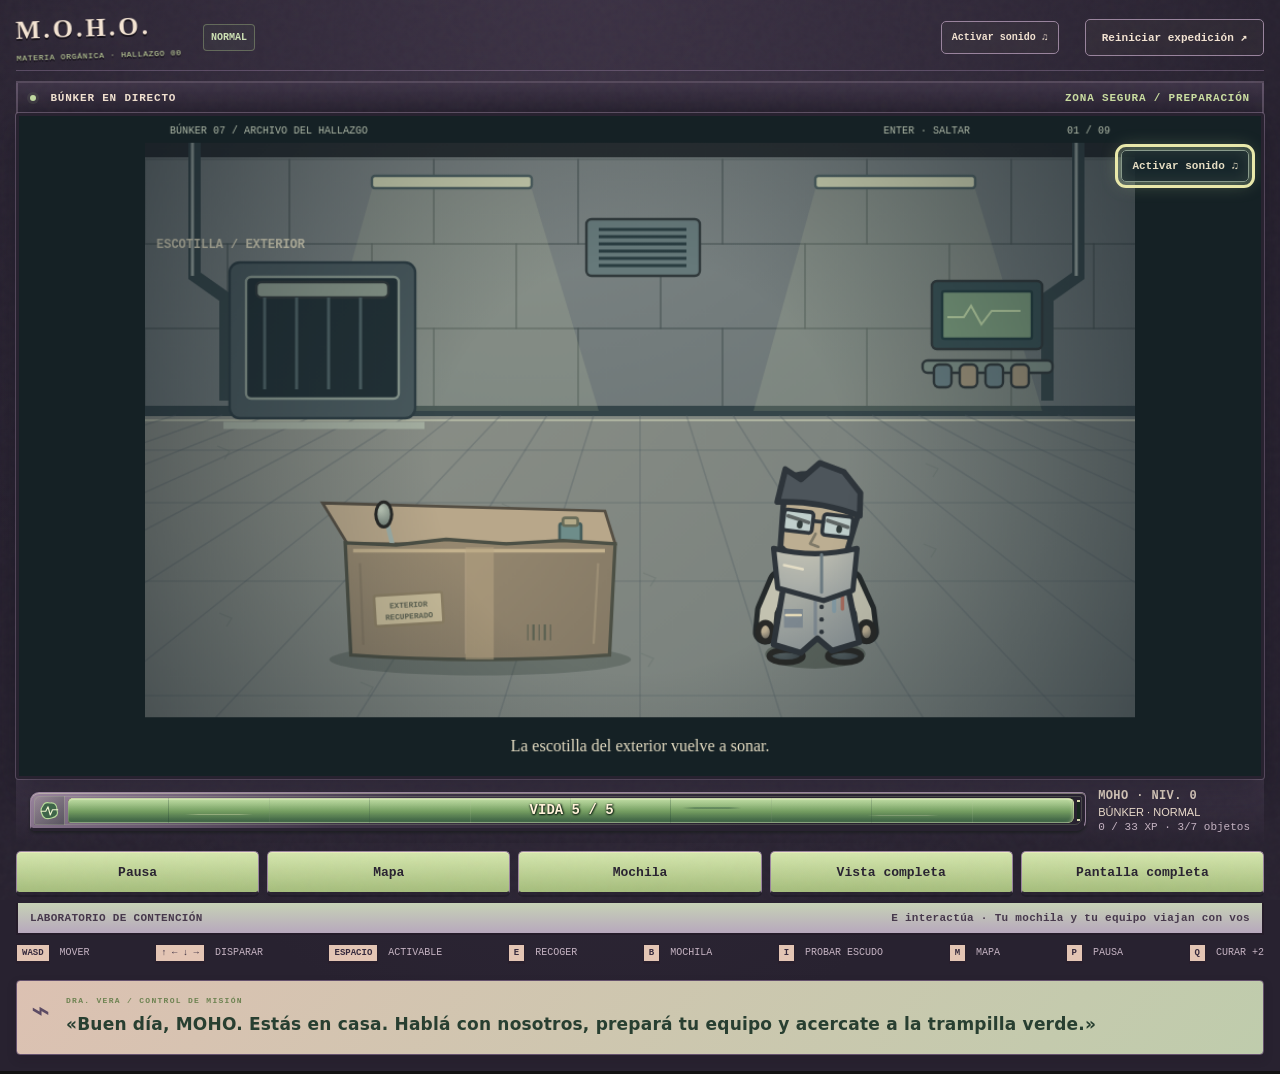
==== commit a15f1efa: "Publish M.O.H.O. web release 7a5d16bac70964095f6b" ====
--- a/index.html
+++ b/index.html
@@ -1,7 +1,7 @@
 <!doctype html>
-<html lang="es"><head><meta charset="utf-8"><meta name="viewport" content="width=device-width,initial-scale=1,viewport-fit=cover"><title>M.O.H.O. — Expedición 001</title><link rel="stylesheet" href="assets/63cf3d8c316d6a42fe213599.css"><meta name="moho-release" content="bbf333f781777551114b"></head>
+<html lang="es"><head><meta charset="utf-8"><meta name="viewport" content="width=device-width,initial-scale=1,viewport-fit=cover"><title>M.O.H.O. — Expedición 001</title><link rel="stylesheet" href="assets/63cf3d8c316d6a42fe213599.css"><meta name="moho-release" content="7a5d16bac70964095f6b"></head>
 <body><main><header><a class="brand" href="#">M.O.H.O.<small>MATERIA ORGÁNICA · HALLAZGO 00</small></a><span id="difficulty-badge" class="difficulty-badge">NORMAL</span><div class="header-note"><i></i> BÚNKER 07 · TRANSMISIÓN ACTIVA</div><button id="sound-master" class="quiet" aria-label="Activar o silenciar audio">Activar sonido ♫</button><button id="new-run" class="quiet">Reiniciar expedición ↗</button></header>
 <section class="brief"><div><div class="eyebrow">ARCHIVO DE CAMPO / SUJETO EXPERIMENTAL 01</div><h1>El mundo terminó.<br><em>Vos recién empezás.</em></h1></div><p>Una masa de arcilla viviente. Un pulso imposible.<br>Y un equipo de científicos que necesita saber<br>qué sigue vivo en el ala sellada.</p><div class="stamp">NO ABRIR<br>DESDE ADENTRO<span>ALA CLAUSURADA / TUTORIAL</span></div></section>
 <div class="workspace">
 <section class="stage"><div class="stage-header"><span><i class="signal"></i> <span id="feed-label">BÚNKER EN DIRECTO</span></span><span id="zone-tag">TUTORIAL / NIVEL A</span></div><div class="viewport"><section id="inventory-screen" hidden role="dialog" aria-modal="true" aria-label="Mochila y equipo de MOHO"><aside class="left"><div class="inventory-heading"><span class="eyebrow">EQUIPO DE EXPLORACIÓN</span><h2>Mochila de MOHO</h2><p>Prepará tu próxima aventura.</p><button class="touch-back" id="touch-back">Cerrar ×</button></div><div class="panel-title">01 / EL SUJETO <span>VIVO</span></div><div class="subject"><div class="clay-icon">•‿•</div><div><h2>MOHO</h2><p>Prototipo maleable</p></div></div><label>INTEGRIDAD</label><div id="health"></div><div class="xp-head"><label>CRECIMIENTO</label><b id="level">NIV. 1</b></div><div class="xp-track"><div id="xp-bar"></div></div><small id="xp-text"></small><div class="attributes" id="attributes"></div><div class="panel-title section-space">02 / EQUIPO <span id="equipment-slot-count">4 RANURAS</span></div><div id="equipment"></div><div class="panel-title section-space">03 / INVENTARIO <span id="capacity"></span></div><p class="help" id="inventory-help">Mochila de 6 espacios. El equipo puesto se guarda por separado.</p><div id="loadout" hidden><b id="loadout-count"></b><button id="prepare-exit">Entrar al tutorial →</button></div><button id="inventory-sort" class="quiet">Ordenar por tipo ↕</button><div id="inventory"></div><p id="bag-message" aria-live="polite"></p></aside></section><div id="boss-hud" hidden><div class="boss-hud-head"><b id="boss-hud-name"></b><span id="boss-hud-health"></span></div><div class="boss-hud-track"><i id="boss-hud-fill"></i></div><small id="boss-hud-phase"></small></div><div id="encounter-countdown" hidden></div><div id="game-toast" role="status" hidden></div><div id="boss-death-caption" hidden></div><canvas id="game" width="960" height="640" aria-label="Expedición de MOHO; moverse con WASD y disparar con flechas"></canvas><div id="overlay" class="overlay"></div></div><div class="mobile-hud"><span id="touch-health"></span><div class="hud-meta"><b id="hud-player-level">MOHO · NIV. 1</b><span id="touch-level"></span><small id="hud-xp"></small><span id="shield-heart-status" role="status" hidden>♡ ESCUDO · 1 GOLPE</span></div></div><nav class="touch-toolbar" aria-label="Acciones táctiles"><button id="touch-pause">Pausa</button><button id="touch-map">Mapa</button><button id="touch-equipment" aria-controls="inventory-screen" aria-expanded="false">Mochila</button><button id="view-toggle">Vista completa</button><button id="touch-fullscreen">Pantalla completa</button></nav><div class="touch-controls" aria-label="Controles táctiles"><div class="touch-stick" id="touch-move" role="group" aria-label="Palanca para moverse"><span class="stick-knob"></span><b>MOVER</b></div><div class="touch-actions"><button id="touch-dash" aria-label="Usar activable">Esquivar</button><button id="touch-interact" aria-label="Interactuar o recoger">Usar / recoger</button></div><div class="touch-stick" id="touch-aim" role="group" aria-label="Palanca para apuntar y disparar"><span class="stick-knob"></span><b>DISPARAR</b></div></div><p class="touch-tip">Izquierda: mover · Derecha: apuntá en 8 direcciones y mantené para disparar. Doble toque en MOVER: esquiva / activable. También tenés el botón central.</p><div class="stage-footer"><span id="room-label">EL UMBRAL</span><span id="hint">Conectando con el sujeto…</span></div><div class="controls"><span><kbd>WASD</kbd> MOVER</span><span><kbd>↑ ← ↓ →</kbd> DISPARAR</span><span><kbd>ESPACIO</kbd> ACTIVABLE</span><span><kbd>E</kbd> RECOGER</span><span><kbd>B</kbd> MOCHILA</span><span><kbd>I</kbd> PROBAR ESCUDO</span><span><kbd>M</kbd> MAPA</span><span><kbd>P</kbd> PAUSA</span></div><div class="radio"><div class="radio-mark">⌁</div><div><label>DRA. VERA / CONTROL DE MISIÓN</label><p id="radio-text">«No sabemos si nos entendés. Si podés oírme… movete.»</p></div></div></section>
-<aside class="right"><div class="panel-title">04 / CARTOGRAFÍA</div><div class="map-heading"><h2 id="zone-name">Plano local</h2><span id="zone-number">01—03</span></div><canvas id="worldmap" width="210" height="150" aria-label="Mapa de campaña: búnker y tres zonas, cada una con niveles A B C"></canvas><p id="objective" class="objective">BU → A → B → C → BU</p><div class="panel-title local-map-title">PLANO DEL NIVEL</div><canvas id="minimap" width="210" height="158" aria-label="Mapa de habitaciones"></canvas><div class="map-key"><span>● SUJETO</span><span>✦ ALMACÉN</span><span>☠ JEFE</span></div><div class="panel-title section-space">TUTORIAL / NIVELES</div><ol id="zone-list"></ol><div class="route locked"><span class="route-number">01</span><div><b>Ciudad en ruinas</b><small>SELLADA · PRÓXIMAMENTE</small></div><span class="route-arrow">↗</span></div><div class="route locked"><span class="route-number">02</span><div><b>Fractura temporal</b><small>SEÑAL DESCONOCIDA · BLOQUEADO</small></div><span>⊘</span></div><div class="route locked"><span class="route-number">03</span><div><b>Santuario del velo</b><small>SEÑAL DESCONOCIDA · BLOQUEADO</small></div><span>⊘</span></div><div class="field-note"><label>NOTA DEL LABORATORIO #017</label><p>«La muestra no imita la vida.<br>La muestra <em>quiere</em> vivir.»</p><small>— VERA, 03:41 A. M.</small></div></aside></div><footer><span>BÚNKER 07 / PROGRAMA M.O.H.O.</span><span>PROTOTIPO 0.12 · TUTORIAL / A—B—C</span><span>NO TE OLVIDES DE VOLVER.</span></footer></main><script src="assets/7617596235c95711f550db07.js"></script><script src="assets/ef3f93022673e65cdc32f5d4.js"></script></body></html>
+<aside class="right"><div class="panel-title">04 / CARTOGRAFÍA</div><div class="map-heading"><h2 id="zone-name">Plano local</h2><span id="zone-number">01—03</span></div><canvas id="worldmap" width="210" height="150" aria-label="Mapa de campaña: búnker y tres zonas, cada una con niveles A B C"></canvas><p id="objective" class="objective">BU → A → B → C → BU</p><div class="panel-title local-map-title">PLANO DEL NIVEL</div><canvas id="minimap" width="210" height="158" aria-label="Mapa de habitaciones"></canvas><div class="map-key"><span>● SUJETO</span><span>✦ ALMACÉN</span><span>☠ JEFE</span></div><div class="panel-title section-space">TUTORIAL / NIVELES</div><ol id="zone-list"></ol><div class="route locked"><span class="route-number">01</span><div><b>Ciudad en ruinas</b><small>SELLADA · PRÓXIMAMENTE</small></div><span class="route-arrow">↗</span></div><div class="route locked"><span class="route-number">02</span><div><b>Fractura temporal</b><small>SEÑAL DESCONOCIDA · BLOQUEADO</small></div><span>⊘</span></div><div class="route locked"><span class="route-number">03</span><div><b>Santuario del velo</b><small>SEÑAL DESCONOCIDA · BLOQUEADO</small></div><span>⊘</span></div><div class="field-note"><label>NOTA DEL LABORATORIO #017</label><p>«La muestra no imita la vida.<br>La muestra <em>quiere</em> vivir.»</p><small>— VERA, 03:41 A. M.</small></div></aside></div><footer><span>BÚNKER 07 / PROGRAMA M.O.H.O.</span><span>PROTOTIPO 0.12 · TUTORIAL / A—B—C</span><span>NO TE OLVIDES DE VOLVER.</span></footer></main><script src="assets/100dab6b4af2cfecc21a991f.js"></script><script src="assets/ef3f93022673e65cdc32f5d4.js"></script></body></html>
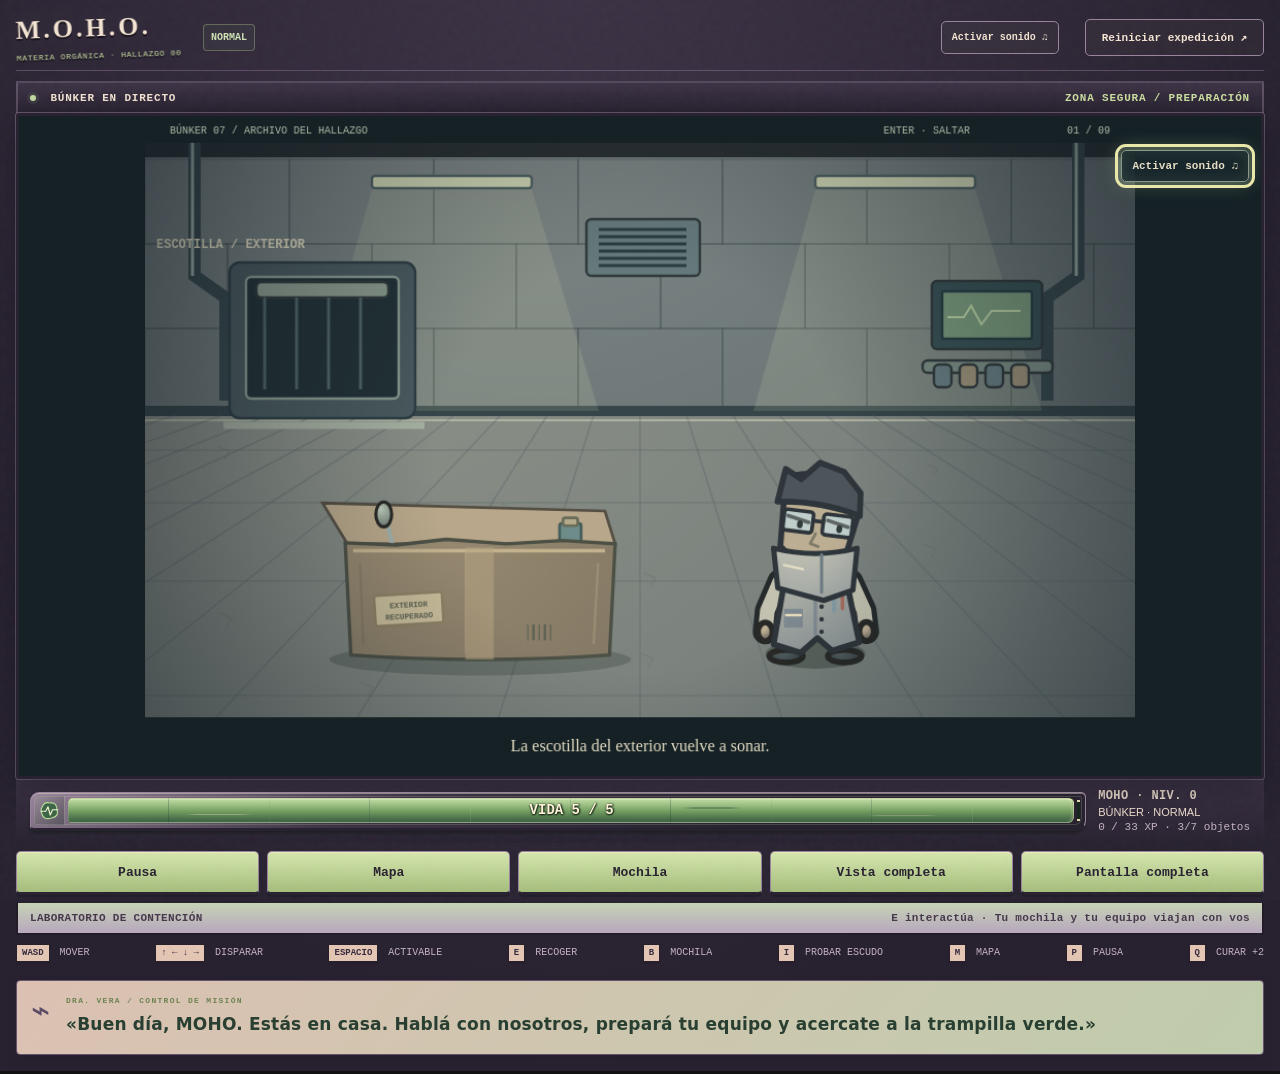
==== commit 0ff6bdf2: "Publish M.O.H.O. web release 9f184f537789c78dab24" ====
--- a/index.html
+++ b/index.html
@@ -1,7 +1,7 @@
 <!doctype html>
-<html lang="es"><head><meta charset="utf-8"><meta name="viewport" content="width=device-width,initial-scale=1,viewport-fit=cover"><title>M.O.H.O. — Expedición 001</title><link rel="stylesheet" href="assets/63cf3d8c316d6a42fe213599.css"><meta name="moho-release" content="7a5d16bac70964095f6b"></head>
+<html lang="es"><head><meta charset="utf-8"><meta name="viewport" content="width=device-width,initial-scale=1,viewport-fit=cover"><title>M.O.H.O. — Expedición 001</title><link rel="stylesheet" href="assets/63cf3d8c316d6a42fe213599.css"><meta name="moho-release" content="9f184f537789c78dab24"></head>
 <body><main><header><a class="brand" href="#">M.O.H.O.<small>MATERIA ORGÁNICA · HALLAZGO 00</small></a><span id="difficulty-badge" class="difficulty-badge">NORMAL</span><div class="header-note"><i></i> BÚNKER 07 · TRANSMISIÓN ACTIVA</div><button id="sound-master" class="quiet" aria-label="Activar o silenciar audio">Activar sonido ♫</button><button id="new-run" class="quiet">Reiniciar expedición ↗</button></header>
 <section class="brief"><div><div class="eyebrow">ARCHIVO DE CAMPO / SUJETO EXPERIMENTAL 01</div><h1>El mundo terminó.<br><em>Vos recién empezás.</em></h1></div><p>Una masa de arcilla viviente. Un pulso imposible.<br>Y un equipo de científicos que necesita saber<br>qué sigue vivo en el ala sellada.</p><div class="stamp">NO ABRIR<br>DESDE ADENTRO<span>ALA CLAUSURADA / TUTORIAL</span></div></section>
 <div class="workspace">
 <section class="stage"><div class="stage-header"><span><i class="signal"></i> <span id="feed-label">BÚNKER EN DIRECTO</span></span><span id="zone-tag">TUTORIAL / NIVEL A</span></div><div class="viewport"><section id="inventory-screen" hidden role="dialog" aria-modal="true" aria-label="Mochila y equipo de MOHO"><aside class="left"><div class="inventory-heading"><span class="eyebrow">EQUIPO DE EXPLORACIÓN</span><h2>Mochila de MOHO</h2><p>Prepará tu próxima aventura.</p><button class="touch-back" id="touch-back">Cerrar ×</button></div><div class="panel-title">01 / EL SUJETO <span>VIVO</span></div><div class="subject"><div class="clay-icon">•‿•</div><div><h2>MOHO</h2><p>Prototipo maleable</p></div></div><label>INTEGRIDAD</label><div id="health"></div><div class="xp-head"><label>CRECIMIENTO</label><b id="level">NIV. 1</b></div><div class="xp-track"><div id="xp-bar"></div></div><small id="xp-text"></small><div class="attributes" id="attributes"></div><div class="panel-title section-space">02 / EQUIPO <span id="equipment-slot-count">4 RANURAS</span></div><div id="equipment"></div><div class="panel-title section-space">03 / INVENTARIO <span id="capacity"></span></div><p class="help" id="inventory-help">Mochila de 6 espacios. El equipo puesto se guarda por separado.</p><div id="loadout" hidden><b id="loadout-count"></b><button id="prepare-exit">Entrar al tutorial →</button></div><button id="inventory-sort" class="quiet">Ordenar por tipo ↕</button><div id="inventory"></div><p id="bag-message" aria-live="polite"></p></aside></section><div id="boss-hud" hidden><div class="boss-hud-head"><b id="boss-hud-name"></b><span id="boss-hud-health"></span></div><div class="boss-hud-track"><i id="boss-hud-fill"></i></div><small id="boss-hud-phase"></small></div><div id="encounter-countdown" hidden></div><div id="game-toast" role="status" hidden></div><div id="boss-death-caption" hidden></div><canvas id="game" width="960" height="640" aria-label="Expedición de MOHO; moverse con WASD y disparar con flechas"></canvas><div id="overlay" class="overlay"></div></div><div class="mobile-hud"><span id="touch-health"></span><div class="hud-meta"><b id="hud-player-level">MOHO · NIV. 1</b><span id="touch-level"></span><small id="hud-xp"></small><span id="shield-heart-status" role="status" hidden>♡ ESCUDO · 1 GOLPE</span></div></div><nav class="touch-toolbar" aria-label="Acciones táctiles"><button id="touch-pause">Pausa</button><button id="touch-map">Mapa</button><button id="touch-equipment" aria-controls="inventory-screen" aria-expanded="false">Mochila</button><button id="view-toggle">Vista completa</button><button id="touch-fullscreen">Pantalla completa</button></nav><div class="touch-controls" aria-label="Controles táctiles"><div class="touch-stick" id="touch-move" role="group" aria-label="Palanca para moverse"><span class="stick-knob"></span><b>MOVER</b></div><div class="touch-actions"><button id="touch-dash" aria-label="Usar activable">Esquivar</button><button id="touch-interact" aria-label="Interactuar o recoger">Usar / recoger</button></div><div class="touch-stick" id="touch-aim" role="group" aria-label="Palanca para apuntar y disparar"><span class="stick-knob"></span><b>DISPARAR</b></div></div><p class="touch-tip">Izquierda: mover · Derecha: apuntá en 8 direcciones y mantené para disparar. Doble toque en MOVER: esquiva / activable. También tenés el botón central.</p><div class="stage-footer"><span id="room-label">EL UMBRAL</span><span id="hint">Conectando con el sujeto…</span></div><div class="controls"><span><kbd>WASD</kbd> MOVER</span><span><kbd>↑ ← ↓ →</kbd> DISPARAR</span><span><kbd>ESPACIO</kbd> ACTIVABLE</span><span><kbd>E</kbd> RECOGER</span><span><kbd>B</kbd> MOCHILA</span><span><kbd>I</kbd> PROBAR ESCUDO</span><span><kbd>M</kbd> MAPA</span><span><kbd>P</kbd> PAUSA</span></div><div class="radio"><div class="radio-mark">⌁</div><div><label>DRA. VERA / CONTROL DE MISIÓN</label><p id="radio-text">«No sabemos si nos entendés. Si podés oírme… movete.»</p></div></div></section>
-<aside class="right"><div class="panel-title">04 / CARTOGRAFÍA</div><div class="map-heading"><h2 id="zone-name">Plano local</h2><span id="zone-number">01—03</span></div><canvas id="worldmap" width="210" height="150" aria-label="Mapa de campaña: búnker y tres zonas, cada una con niveles A B C"></canvas><p id="objective" class="objective">BU → A → B → C → BU</p><div class="panel-title local-map-title">PLANO DEL NIVEL</div><canvas id="minimap" width="210" height="158" aria-label="Mapa de habitaciones"></canvas><div class="map-key"><span>● SUJETO</span><span>✦ ALMACÉN</span><span>☠ JEFE</span></div><div class="panel-title section-space">TUTORIAL / NIVELES</div><ol id="zone-list"></ol><div class="route locked"><span class="route-number">01</span><div><b>Ciudad en ruinas</b><small>SELLADA · PRÓXIMAMENTE</small></div><span class="route-arrow">↗</span></div><div class="route locked"><span class="route-number">02</span><div><b>Fractura temporal</b><small>SEÑAL DESCONOCIDA · BLOQUEADO</small></div><span>⊘</span></div><div class="route locked"><span class="route-number">03</span><div><b>Santuario del velo</b><small>SEÑAL DESCONOCIDA · BLOQUEADO</small></div><span>⊘</span></div><div class="field-note"><label>NOTA DEL LABORATORIO #017</label><p>«La muestra no imita la vida.<br>La muestra <em>quiere</em> vivir.»</p><small>— VERA, 03:41 A. M.</small></div></aside></div><footer><span>BÚNKER 07 / PROGRAMA M.O.H.O.</span><span>PROTOTIPO 0.12 · TUTORIAL / A—B—C</span><span>NO TE OLVIDES DE VOLVER.</span></footer></main><script src="assets/100dab6b4af2cfecc21a991f.js"></script><script src="assets/ef3f93022673e65cdc32f5d4.js"></script></body></html>
+<aside class="right"><div class="panel-title">04 / CARTOGRAFÍA</div><div class="map-heading"><h2 id="zone-name">Plano local</h2><span id="zone-number">01—03</span></div><canvas id="worldmap" width="210" height="150" aria-label="Mapa de campaña: búnker y tres zonas, cada una con niveles A B C"></canvas><p id="objective" class="objective">BU → A → B → C → BU</p><div class="panel-title local-map-title">PLANO DEL NIVEL</div><canvas id="minimap" width="210" height="158" aria-label="Mapa de habitaciones"></canvas><div class="map-key"><span>● SUJETO</span><span>✦ ALMACÉN</span><span>☠ JEFE</span></div><div class="panel-title section-space">TUTORIAL / NIVELES</div><ol id="zone-list"></ol><div class="route locked"><span class="route-number">01</span><div><b>Ciudad en ruinas</b><small>SELLADA · PRÓXIMAMENTE</small></div><span class="route-arrow">↗</span></div><div class="route locked"><span class="route-number">02</span><div><b>Fractura temporal</b><small>SEÑAL DESCONOCIDA · BLOQUEADO</small></div><span>⊘</span></div><div class="route locked"><span class="route-number">03</span><div><b>Santuario del velo</b><small>SEÑAL DESCONOCIDA · BLOQUEADO</small></div><span>⊘</span></div><div class="field-note"><label>NOTA DEL LABORATORIO #017</label><p>«La muestra no imita la vida.<br>La muestra <em>quiere</em> vivir.»</p><small>— VERA, 03:41 A. M.</small></div></aside></div><footer><span>BÚNKER 07 / PROGRAMA M.O.H.O.</span><span>PROTOTIPO 0.12 · TUTORIAL / A—B—C</span><span>NO TE OLVIDES DE VOLVER.</span></footer></main><script src="assets/ee602ed96411a24ded18e346.js"></script><script src="assets/ef3f93022673e65cdc32f5d4.js"></script></body></html>
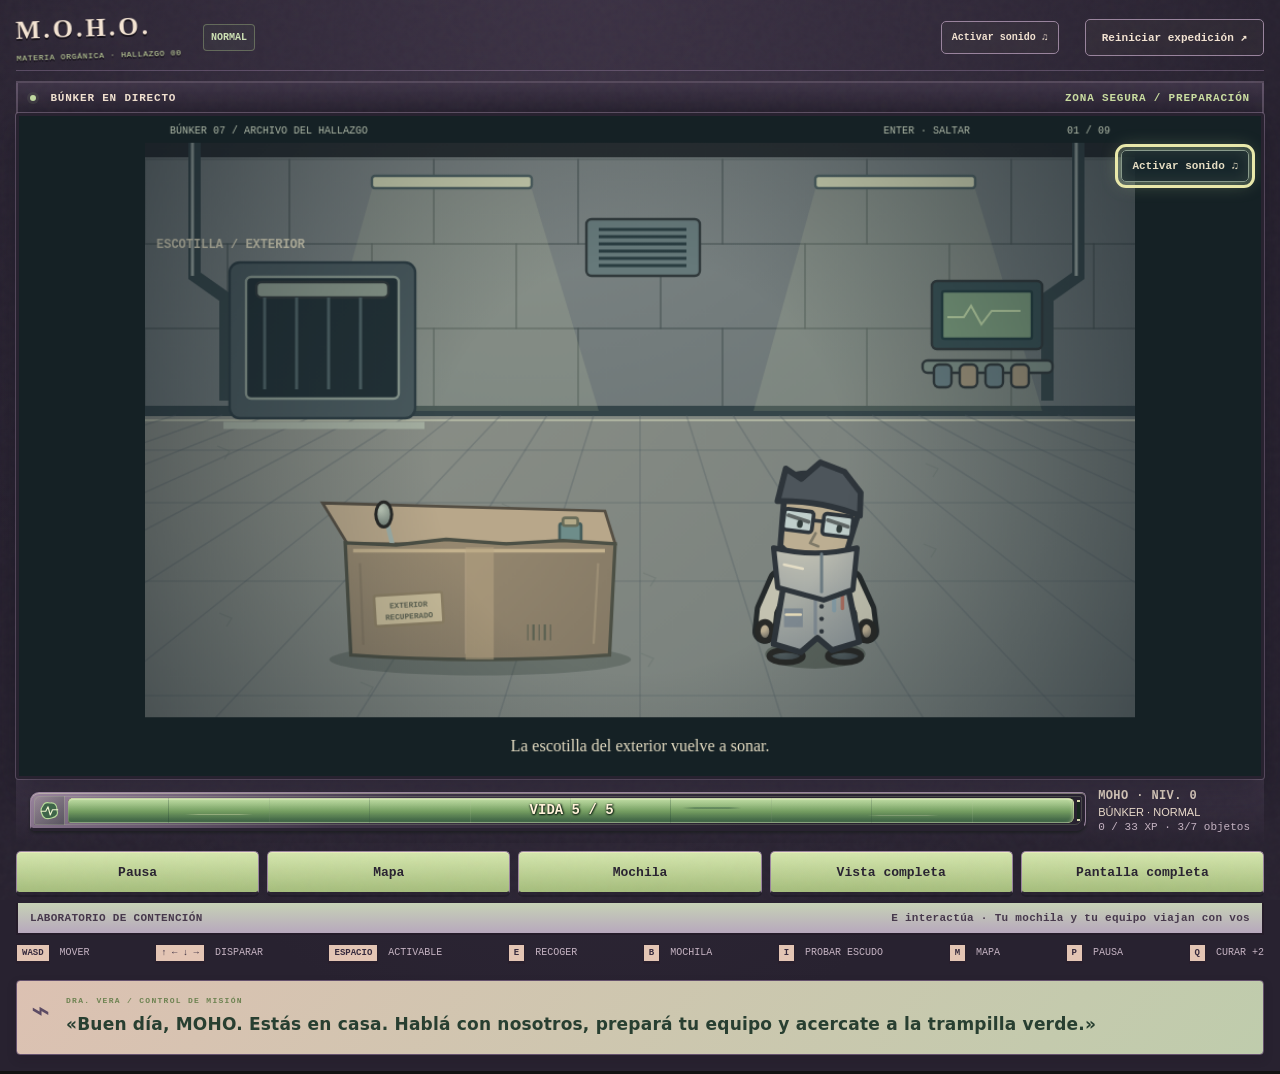
==== commit 06c4867e: "Publish M.O.H.O. web release 2996c8c210c67fe71623" ====
--- a/index.html
+++ b/index.html
@@ -1,7 +1,7 @@
 <!doctype html>
-<html lang="es"><head><meta charset="utf-8"><meta name="viewport" content="width=device-width,initial-scale=1,viewport-fit=cover"><title>M.O.H.O. — Expedición 001</title><link rel="stylesheet" href="assets/63cf3d8c316d6a42fe213599.css"><meta name="moho-release" content="9f184f537789c78dab24"></head>
+<html lang="es"><head><meta charset="utf-8"><meta name="viewport" content="width=device-width,initial-scale=1,viewport-fit=cover"><title>M.O.H.O. — Expedición 001</title><link rel="stylesheet" href="assets/63cf3d8c316d6a42fe213599.css"><meta name="moho-release" content="2996c8c210c67fe71623"></head>
 <body><main><header><a class="brand" href="#">M.O.H.O.<small>MATERIA ORGÁNICA · HALLAZGO 00</small></a><span id="difficulty-badge" class="difficulty-badge">NORMAL</span><div class="header-note"><i></i> BÚNKER 07 · TRANSMISIÓN ACTIVA</div><button id="sound-master" class="quiet" aria-label="Activar o silenciar audio">Activar sonido ♫</button><button id="new-run" class="quiet">Reiniciar expedición ↗</button></header>
 <section class="brief"><div><div class="eyebrow">ARCHIVO DE CAMPO / SUJETO EXPERIMENTAL 01</div><h1>El mundo terminó.<br><em>Vos recién empezás.</em></h1></div><p>Una masa de arcilla viviente. Un pulso imposible.<br>Y un equipo de científicos que necesita saber<br>qué sigue vivo en el ala sellada.</p><div class="stamp">NO ABRIR<br>DESDE ADENTRO<span>ALA CLAUSURADA / TUTORIAL</span></div></section>
 <div class="workspace">
 <section class="stage"><div class="stage-header"><span><i class="signal"></i> <span id="feed-label">BÚNKER EN DIRECTO</span></span><span id="zone-tag">TUTORIAL / NIVEL A</span></div><div class="viewport"><section id="inventory-screen" hidden role="dialog" aria-modal="true" aria-label="Mochila y equipo de MOHO"><aside class="left"><div class="inventory-heading"><span class="eyebrow">EQUIPO DE EXPLORACIÓN</span><h2>Mochila de MOHO</h2><p>Prepará tu próxima aventura.</p><button class="touch-back" id="touch-back">Cerrar ×</button></div><div class="panel-title">01 / EL SUJETO <span>VIVO</span></div><div class="subject"><div class="clay-icon">•‿•</div><div><h2>MOHO</h2><p>Prototipo maleable</p></div></div><label>INTEGRIDAD</label><div id="health"></div><div class="xp-head"><label>CRECIMIENTO</label><b id="level">NIV. 1</b></div><div class="xp-track"><div id="xp-bar"></div></div><small id="xp-text"></small><div class="attributes" id="attributes"></div><div class="panel-title section-space">02 / EQUIPO <span id="equipment-slot-count">4 RANURAS</span></div><div id="equipment"></div><div class="panel-title section-space">03 / INVENTARIO <span id="capacity"></span></div><p class="help" id="inventory-help">Mochila de 6 espacios. El equipo puesto se guarda por separado.</p><div id="loadout" hidden><b id="loadout-count"></b><button id="prepare-exit">Entrar al tutorial →</button></div><button id="inventory-sort" class="quiet">Ordenar por tipo ↕</button><div id="inventory"></div><p id="bag-message" aria-live="polite"></p></aside></section><div id="boss-hud" hidden><div class="boss-hud-head"><b id="boss-hud-name"></b><span id="boss-hud-health"></span></div><div class="boss-hud-track"><i id="boss-hud-fill"></i></div><small id="boss-hud-phase"></small></div><div id="encounter-countdown" hidden></div><div id="game-toast" role="status" hidden></div><div id="boss-death-caption" hidden></div><canvas id="game" width="960" height="640" aria-label="Expedición de MOHO; moverse con WASD y disparar con flechas"></canvas><div id="overlay" class="overlay"></div></div><div class="mobile-hud"><span id="touch-health"></span><div class="hud-meta"><b id="hud-player-level">MOHO · NIV. 1</b><span id="touch-level"></span><small id="hud-xp"></small><span id="shield-heart-status" role="status" hidden>♡ ESCUDO · 1 GOLPE</span></div></div><nav class="touch-toolbar" aria-label="Acciones táctiles"><button id="touch-pause">Pausa</button><button id="touch-map">Mapa</button><button id="touch-equipment" aria-controls="inventory-screen" aria-expanded="false">Mochila</button><button id="view-toggle">Vista completa</button><button id="touch-fullscreen">Pantalla completa</button></nav><div class="touch-controls" aria-label="Controles táctiles"><div class="touch-stick" id="touch-move" role="group" aria-label="Palanca para moverse"><span class="stick-knob"></span><b>MOVER</b></div><div class="touch-actions"><button id="touch-dash" aria-label="Usar activable">Esquivar</button><button id="touch-interact" aria-label="Interactuar o recoger">Usar / recoger</button></div><div class="touch-stick" id="touch-aim" role="group" aria-label="Palanca para apuntar y disparar"><span class="stick-knob"></span><b>DISPARAR</b></div></div><p class="touch-tip">Izquierda: mover · Derecha: apuntá en 8 direcciones y mantené para disparar. Doble toque en MOVER: esquiva / activable. También tenés el botón central.</p><div class="stage-footer"><span id="room-label">EL UMBRAL</span><span id="hint">Conectando con el sujeto…</span></div><div class="controls"><span><kbd>WASD</kbd> MOVER</span><span><kbd>↑ ← ↓ →</kbd> DISPARAR</span><span><kbd>ESPACIO</kbd> ACTIVABLE</span><span><kbd>E</kbd> RECOGER</span><span><kbd>B</kbd> MOCHILA</span><span><kbd>I</kbd> PROBAR ESCUDO</span><span><kbd>M</kbd> MAPA</span><span><kbd>P</kbd> PAUSA</span></div><div class="radio"><div class="radio-mark">⌁</div><div><label>DRA. VERA / CONTROL DE MISIÓN</label><p id="radio-text">«No sabemos si nos entendés. Si podés oírme… movete.»</p></div></div></section>
-<aside class="right"><div class="panel-title">04 / CARTOGRAFÍA</div><div class="map-heading"><h2 id="zone-name">Plano local</h2><span id="zone-number">01—03</span></div><canvas id="worldmap" width="210" height="150" aria-label="Mapa de campaña: búnker y tres zonas, cada una con niveles A B C"></canvas><p id="objective" class="objective">BU → A → B → C → BU</p><div class="panel-title local-map-title">PLANO DEL NIVEL</div><canvas id="minimap" width="210" height="158" aria-label="Mapa de habitaciones"></canvas><div class="map-key"><span>● SUJETO</span><span>✦ ALMACÉN</span><span>☠ JEFE</span></div><div class="panel-title section-space">TUTORIAL / NIVELES</div><ol id="zone-list"></ol><div class="route locked"><span class="route-number">01</span><div><b>Ciudad en ruinas</b><small>SELLADA · PRÓXIMAMENTE</small></div><span class="route-arrow">↗</span></div><div class="route locked"><span class="route-number">02</span><div><b>Fractura temporal</b><small>SEÑAL DESCONOCIDA · BLOQUEADO</small></div><span>⊘</span></div><div class="route locked"><span class="route-number">03</span><div><b>Santuario del velo</b><small>SEÑAL DESCONOCIDA · BLOQUEADO</small></div><span>⊘</span></div><div class="field-note"><label>NOTA DEL LABORATORIO #017</label><p>«La muestra no imita la vida.<br>La muestra <em>quiere</em> vivir.»</p><small>— VERA, 03:41 A. M.</small></div></aside></div><footer><span>BÚNKER 07 / PROGRAMA M.O.H.O.</span><span>PROTOTIPO 0.12 · TUTORIAL / A—B—C</span><span>NO TE OLVIDES DE VOLVER.</span></footer></main><script src="assets/ee602ed96411a24ded18e346.js"></script><script src="assets/ef3f93022673e65cdc32f5d4.js"></script></body></html>
+<aside class="right"><div class="panel-title">04 / CARTOGRAFÍA</div><div class="map-heading"><h2 id="zone-name">Plano local</h2><span id="zone-number">01—03</span></div><canvas id="worldmap" width="210" height="150" aria-label="Mapa de campaña: búnker y tres zonas, cada una con niveles A B C"></canvas><p id="objective" class="objective">BU → A → B → C → BU</p><div class="panel-title local-map-title">PLANO DEL NIVEL</div><canvas id="minimap" width="210" height="158" aria-label="Mapa de habitaciones"></canvas><div class="map-key"><span>● SUJETO</span><span>✦ ALMACÉN</span><span>☠ JEFE</span></div><div class="panel-title section-space">TUTORIAL / NIVELES</div><ol id="zone-list"></ol><div class="route locked"><span class="route-number">01</span><div><b>Ciudad en ruinas</b><small>SELLADA · PRÓXIMAMENTE</small></div><span class="route-arrow">↗</span></div><div class="route locked"><span class="route-number">02</span><div><b>Fractura temporal</b><small>SEÑAL DESCONOCIDA · BLOQUEADO</small></div><span>⊘</span></div><div class="route locked"><span class="route-number">03</span><div><b>Santuario del velo</b><small>SEÑAL DESCONOCIDA · BLOQUEADO</small></div><span>⊘</span></div><div class="field-note"><label>NOTA DEL LABORATORIO #017</label><p>«La muestra no imita la vida.<br>La muestra <em>quiere</em> vivir.»</p><small>— VERA, 03:41 A. M.</small></div></aside></div><footer><span>BÚNKER 07 / PROGRAMA M.O.H.O.</span><span>PROTOTIPO 0.12 · TUTORIAL / A—B—C</span><span>NO TE OLVIDES DE VOLVER.</span></footer></main><script src="assets/d0d3572f9cc7fd08d6b61f50.js"></script><script src="assets/ef3f93022673e65cdc32f5d4.js"></script></body></html>
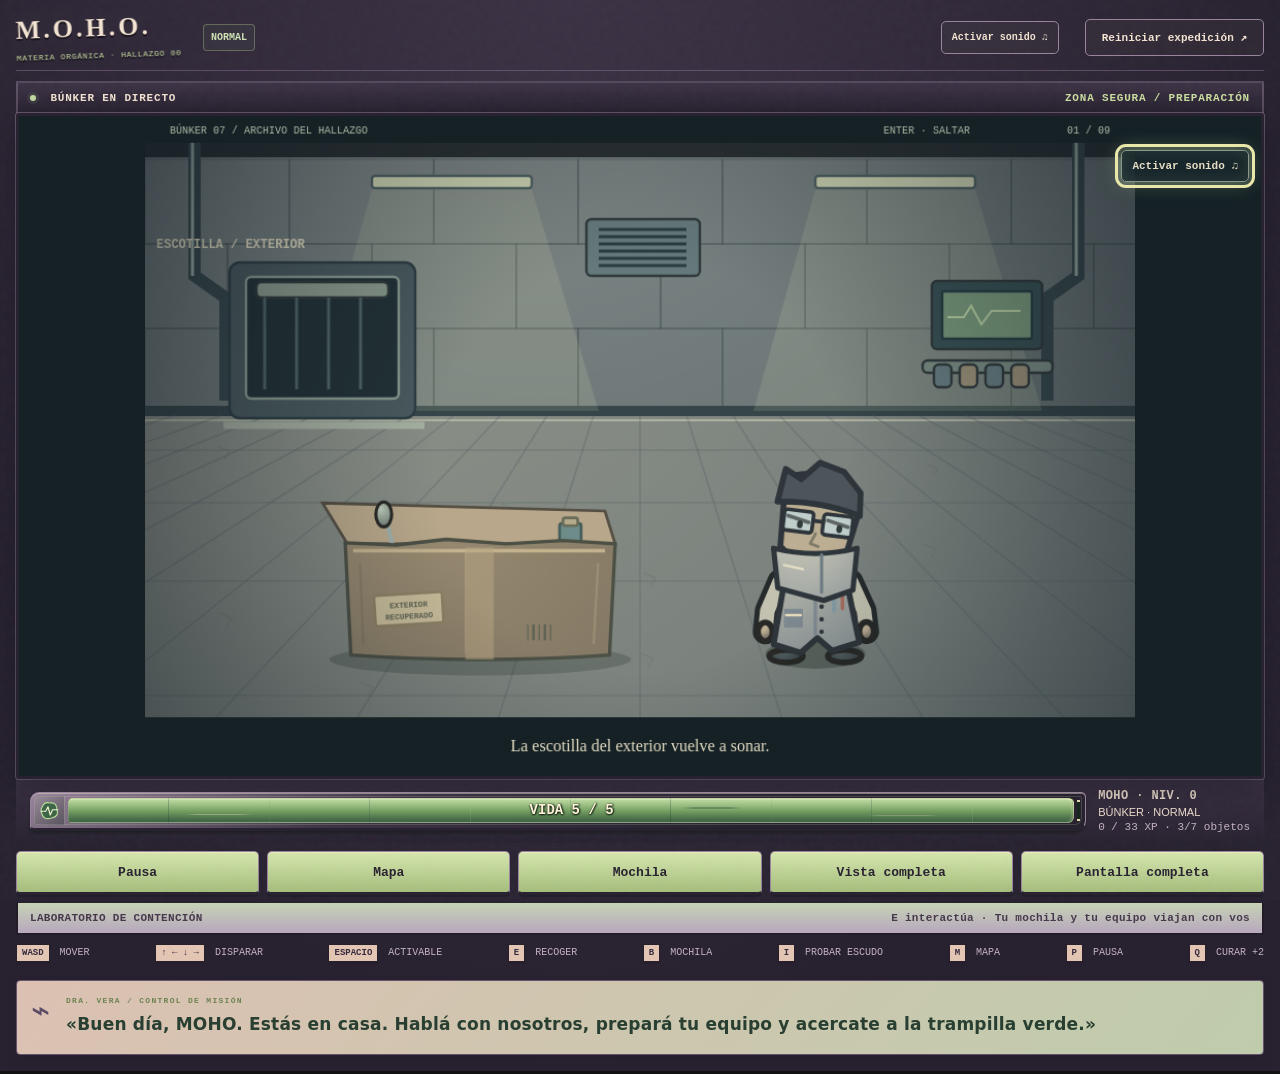
==== commit 35dcccd6: "Publish M.O.H.O. web release 392a4b1eddc7330a9f5a" ====
--- a/index.html
+++ b/index.html
@@ -1,7 +1,7 @@
 <!doctype html>
-<html lang="es"><head><meta charset="utf-8"><meta name="viewport" content="width=device-width,initial-scale=1,viewport-fit=cover"><title>M.O.H.O. — Expedición 001</title><link rel="stylesheet" href="assets/63cf3d8c316d6a42fe213599.css"><meta name="moho-release" content="2996c8c210c67fe71623"></head>
+<html lang="es"><head><meta charset="utf-8"><meta name="viewport" content="width=device-width,initial-scale=1,viewport-fit=cover"><title>M.O.H.O. — Expedición 001</title><link rel="stylesheet" href="assets/63cf3d8c316d6a42fe213599.css"><meta name="moho-release" content="392a4b1eddc7330a9f5a"></head>
 <body><main><header><a class="brand" href="#">M.O.H.O.<small>MATERIA ORGÁNICA · HALLAZGO 00</small></a><span id="difficulty-badge" class="difficulty-badge">NORMAL</span><div class="header-note"><i></i> BÚNKER 07 · TRANSMISIÓN ACTIVA</div><button id="sound-master" class="quiet" aria-label="Activar o silenciar audio">Activar sonido ♫</button><button id="new-run" class="quiet">Reiniciar expedición ↗</button></header>
 <section class="brief"><div><div class="eyebrow">ARCHIVO DE CAMPO / SUJETO EXPERIMENTAL 01</div><h1>El mundo terminó.<br><em>Vos recién empezás.</em></h1></div><p>Una masa de arcilla viviente. Un pulso imposible.<br>Y un equipo de científicos que necesita saber<br>qué sigue vivo en el ala sellada.</p><div class="stamp">NO ABRIR<br>DESDE ADENTRO<span>ALA CLAUSURADA / TUTORIAL</span></div></section>
 <div class="workspace">
 <section class="stage"><div class="stage-header"><span><i class="signal"></i> <span id="feed-label">BÚNKER EN DIRECTO</span></span><span id="zone-tag">TUTORIAL / NIVEL A</span></div><div class="viewport"><section id="inventory-screen" hidden role="dialog" aria-modal="true" aria-label="Mochila y equipo de MOHO"><aside class="left"><div class="inventory-heading"><span class="eyebrow">EQUIPO DE EXPLORACIÓN</span><h2>Mochila de MOHO</h2><p>Prepará tu próxima aventura.</p><button class="touch-back" id="touch-back">Cerrar ×</button></div><div class="panel-title">01 / EL SUJETO <span>VIVO</span></div><div class="subject"><div class="clay-icon">•‿•</div><div><h2>MOHO</h2><p>Prototipo maleable</p></div></div><label>INTEGRIDAD</label><div id="health"></div><div class="xp-head"><label>CRECIMIENTO</label><b id="level">NIV. 1</b></div><div class="xp-track"><div id="xp-bar"></div></div><small id="xp-text"></small><div class="attributes" id="attributes"></div><div class="panel-title section-space">02 / EQUIPO <span id="equipment-slot-count">4 RANURAS</span></div><div id="equipment"></div><div class="panel-title section-space">03 / INVENTARIO <span id="capacity"></span></div><p class="help" id="inventory-help">Mochila de 6 espacios. El equipo puesto se guarda por separado.</p><div id="loadout" hidden><b id="loadout-count"></b><button id="prepare-exit">Entrar al tutorial →</button></div><button id="inventory-sort" class="quiet">Ordenar por tipo ↕</button><div id="inventory"></div><p id="bag-message" aria-live="polite"></p></aside></section><div id="boss-hud" hidden><div class="boss-hud-head"><b id="boss-hud-name"></b><span id="boss-hud-health"></span></div><div class="boss-hud-track"><i id="boss-hud-fill"></i></div><small id="boss-hud-phase"></small></div><div id="encounter-countdown" hidden></div><div id="game-toast" role="status" hidden></div><div id="boss-death-caption" hidden></div><canvas id="game" width="960" height="640" aria-label="Expedición de MOHO; moverse con WASD y disparar con flechas"></canvas><div id="overlay" class="overlay"></div></div><div class="mobile-hud"><span id="touch-health"></span><div class="hud-meta"><b id="hud-player-level">MOHO · NIV. 1</b><span id="touch-level"></span><small id="hud-xp"></small><span id="shield-heart-status" role="status" hidden>♡ ESCUDO · 1 GOLPE</span></div></div><nav class="touch-toolbar" aria-label="Acciones táctiles"><button id="touch-pause">Pausa</button><button id="touch-map">Mapa</button><button id="touch-equipment" aria-controls="inventory-screen" aria-expanded="false">Mochila</button><button id="view-toggle">Vista completa</button><button id="touch-fullscreen">Pantalla completa</button></nav><div class="touch-controls" aria-label="Controles táctiles"><div class="touch-stick" id="touch-move" role="group" aria-label="Palanca para moverse"><span class="stick-knob"></span><b>MOVER</b></div><div class="touch-actions"><button id="touch-dash" aria-label="Usar activable">Esquivar</button><button id="touch-interact" aria-label="Interactuar o recoger">Usar / recoger</button></div><div class="touch-stick" id="touch-aim" role="group" aria-label="Palanca para apuntar y disparar"><span class="stick-knob"></span><b>DISPARAR</b></div></div><p class="touch-tip">Izquierda: mover · Derecha: apuntá en 8 direcciones y mantené para disparar. Doble toque en MOVER: esquiva / activable. También tenés el botón central.</p><div class="stage-footer"><span id="room-label">EL UMBRAL</span><span id="hint">Conectando con el sujeto…</span></div><div class="controls"><span><kbd>WASD</kbd> MOVER</span><span><kbd>↑ ← ↓ →</kbd> DISPARAR</span><span><kbd>ESPACIO</kbd> ACTIVABLE</span><span><kbd>E</kbd> RECOGER</span><span><kbd>B</kbd> MOCHILA</span><span><kbd>I</kbd> PROBAR ESCUDO</span><span><kbd>M</kbd> MAPA</span><span><kbd>P</kbd> PAUSA</span></div><div class="radio"><div class="radio-mark">⌁</div><div><label>DRA. VERA / CONTROL DE MISIÓN</label><p id="radio-text">«No sabemos si nos entendés. Si podés oírme… movete.»</p></div></div></section>
-<aside class="right"><div class="panel-title">04 / CARTOGRAFÍA</div><div class="map-heading"><h2 id="zone-name">Plano local</h2><span id="zone-number">01—03</span></div><canvas id="worldmap" width="210" height="150" aria-label="Mapa de campaña: búnker y tres zonas, cada una con niveles A B C"></canvas><p id="objective" class="objective">BU → A → B → C → BU</p><div class="panel-title local-map-title">PLANO DEL NIVEL</div><canvas id="minimap" width="210" height="158" aria-label="Mapa de habitaciones"></canvas><div class="map-key"><span>● SUJETO</span><span>✦ ALMACÉN</span><span>☠ JEFE</span></div><div class="panel-title section-space">TUTORIAL / NIVELES</div><ol id="zone-list"></ol><div class="route locked"><span class="route-number">01</span><div><b>Ciudad en ruinas</b><small>SELLADA · PRÓXIMAMENTE</small></div><span class="route-arrow">↗</span></div><div class="route locked"><span class="route-number">02</span><div><b>Fractura temporal</b><small>SEÑAL DESCONOCIDA · BLOQUEADO</small></div><span>⊘</span></div><div class="route locked"><span class="route-number">03</span><div><b>Santuario del velo</b><small>SEÑAL DESCONOCIDA · BLOQUEADO</small></div><span>⊘</span></div><div class="field-note"><label>NOTA DEL LABORATORIO #017</label><p>«La muestra no imita la vida.<br>La muestra <em>quiere</em> vivir.»</p><small>— VERA, 03:41 A. M.</small></div></aside></div><footer><span>BÚNKER 07 / PROGRAMA M.O.H.O.</span><span>PROTOTIPO 0.12 · TUTORIAL / A—B—C</span><span>NO TE OLVIDES DE VOLVER.</span></footer></main><script src="assets/d0d3572f9cc7fd08d6b61f50.js"></script><script src="assets/ef3f93022673e65cdc32f5d4.js"></script></body></html>
+<aside class="right"><div class="panel-title">04 / CARTOGRAFÍA</div><div class="map-heading"><h2 id="zone-name">Plano local</h2><span id="zone-number">01—03</span></div><canvas id="worldmap" width="210" height="150" aria-label="Mapa de campaña: búnker y tres zonas, cada una con niveles A B C"></canvas><p id="objective" class="objective">BU → A → B → C → BU</p><div class="panel-title local-map-title">PLANO DEL NIVEL</div><canvas id="minimap" width="210" height="158" aria-label="Mapa de habitaciones"></canvas><div class="map-key"><span>● SUJETO</span><span>✦ ALMACÉN</span><span>☠ JEFE</span></div><div class="panel-title section-space">TUTORIAL / NIVELES</div><ol id="zone-list"></ol><div class="route locked"><span class="route-number">01</span><div><b>Ciudad en ruinas</b><small>SELLADA · PRÓXIMAMENTE</small></div><span class="route-arrow">↗</span></div><div class="route locked"><span class="route-number">02</span><div><b>Fractura temporal</b><small>SEÑAL DESCONOCIDA · BLOQUEADO</small></div><span>⊘</span></div><div class="route locked"><span class="route-number">03</span><div><b>Santuario del velo</b><small>SEÑAL DESCONOCIDA · BLOQUEADO</small></div><span>⊘</span></div><div class="field-note"><label>NOTA DEL LABORATORIO #017</label><p>«La muestra no imita la vida.<br>La muestra <em>quiere</em> vivir.»</p><small>— VERA, 03:41 A. M.</small></div></aside></div><footer><span>BÚNKER 07 / PROGRAMA M.O.H.O.</span><span>PROTOTIPO 0.12 · TUTORIAL / A—B—C</span><span>NO TE OLVIDES DE VOLVER.</span></footer></main><script src="assets/00842fcc65abe29a2bdaf1cf.js"></script><script src="assets/ef3f93022673e65cdc32f5d4.js"></script></body></html>
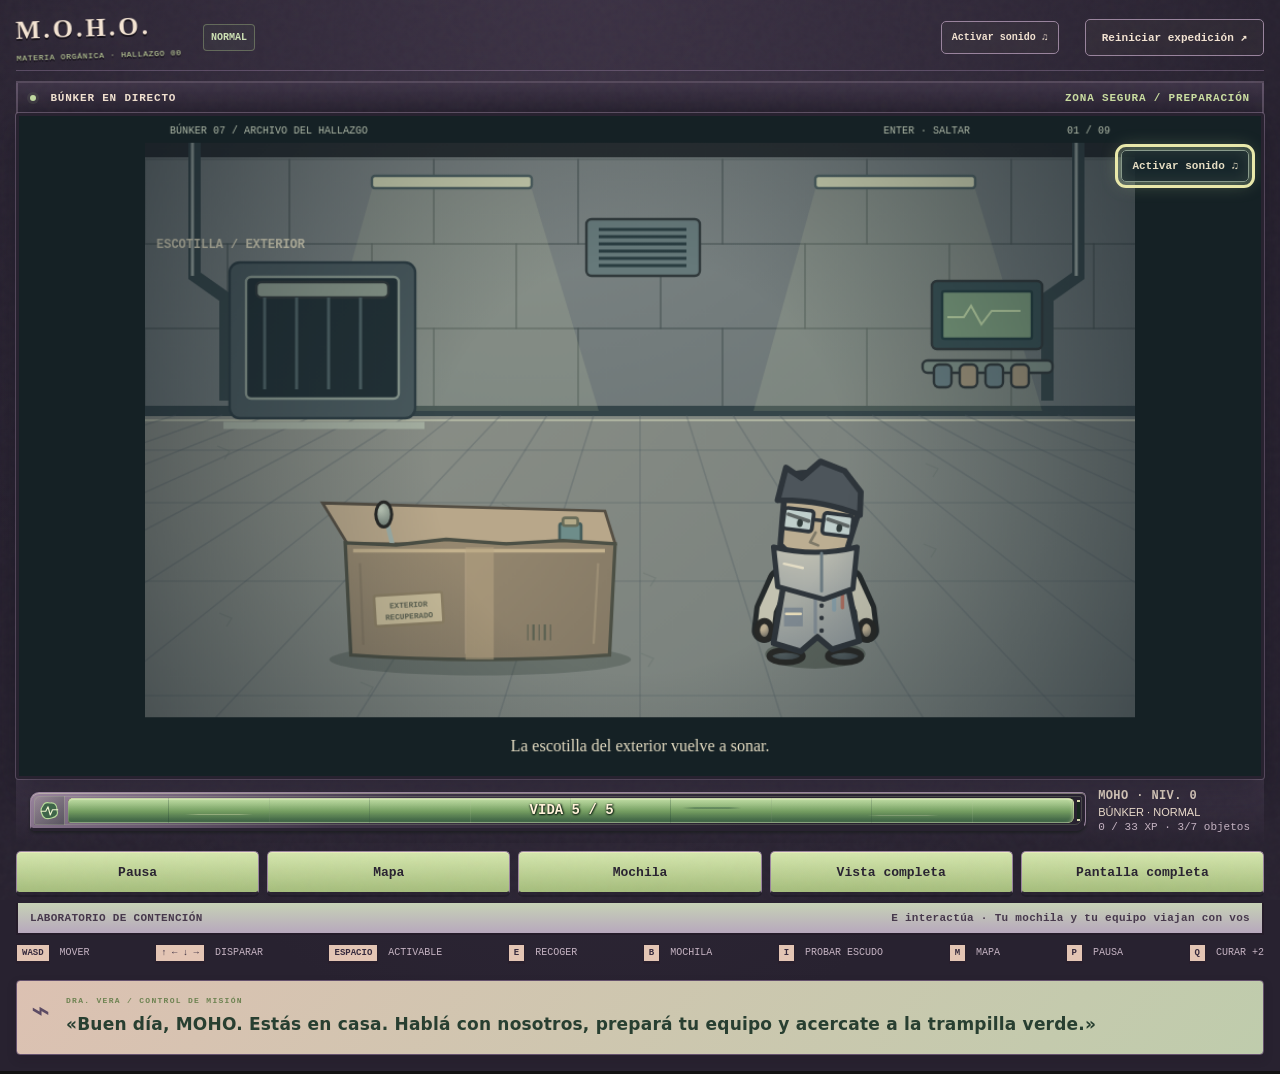
==== commit d870ab65: "Publish M.O.H.O. web release 80be03cf2e0deb49bd15" ====
--- a/index.html
+++ b/index.html
@@ -1,7 +1,7 @@
 <!doctype html>
-<html lang="es"><head><meta charset="utf-8"><meta name="viewport" content="width=device-width,initial-scale=1,viewport-fit=cover"><title>M.O.H.O. — Expedición 001</title><link rel="stylesheet" href="assets/63cf3d8c316d6a42fe213599.css"><meta name="moho-release" content="392a4b1eddc7330a9f5a"></head>
+<html lang="es"><head><meta charset="utf-8"><meta name="viewport" content="width=device-width,initial-scale=1,viewport-fit=cover"><title>M.O.H.O. — Expedición 001</title><link rel="stylesheet" href="assets/63cf3d8c316d6a42fe213599.css"><meta name="moho-release" content="80be03cf2e0deb49bd15"></head>
 <body><main><header><a class="brand" href="#">M.O.H.O.<small>MATERIA ORGÁNICA · HALLAZGO 00</small></a><span id="difficulty-badge" class="difficulty-badge">NORMAL</span><div class="header-note"><i></i> BÚNKER 07 · TRANSMISIÓN ACTIVA</div><button id="sound-master" class="quiet" aria-label="Activar o silenciar audio">Activar sonido ♫</button><button id="new-run" class="quiet">Reiniciar expedición ↗</button></header>
 <section class="brief"><div><div class="eyebrow">ARCHIVO DE CAMPO / SUJETO EXPERIMENTAL 01</div><h1>El mundo terminó.<br><em>Vos recién empezás.</em></h1></div><p>Una masa de arcilla viviente. Un pulso imposible.<br>Y un equipo de científicos que necesita saber<br>qué sigue vivo en el ala sellada.</p><div class="stamp">NO ABRIR<br>DESDE ADENTRO<span>ALA CLAUSURADA / TUTORIAL</span></div></section>
 <div class="workspace">
 <section class="stage"><div class="stage-header"><span><i class="signal"></i> <span id="feed-label">BÚNKER EN DIRECTO</span></span><span id="zone-tag">TUTORIAL / NIVEL A</span></div><div class="viewport"><section id="inventory-screen" hidden role="dialog" aria-modal="true" aria-label="Mochila y equipo de MOHO"><aside class="left"><div class="inventory-heading"><span class="eyebrow">EQUIPO DE EXPLORACIÓN</span><h2>Mochila de MOHO</h2><p>Prepará tu próxima aventura.</p><button class="touch-back" id="touch-back">Cerrar ×</button></div><div class="panel-title">01 / EL SUJETO <span>VIVO</span></div><div class="subject"><div class="clay-icon">•‿•</div><div><h2>MOHO</h2><p>Prototipo maleable</p></div></div><label>INTEGRIDAD</label><div id="health"></div><div class="xp-head"><label>CRECIMIENTO</label><b id="level">NIV. 1</b></div><div class="xp-track"><div id="xp-bar"></div></div><small id="xp-text"></small><div class="attributes" id="attributes"></div><div class="panel-title section-space">02 / EQUIPO <span id="equipment-slot-count">4 RANURAS</span></div><div id="equipment"></div><div class="panel-title section-space">03 / INVENTARIO <span id="capacity"></span></div><p class="help" id="inventory-help">Mochila de 6 espacios. El equipo puesto se guarda por separado.</p><div id="loadout" hidden><b id="loadout-count"></b><button id="prepare-exit">Entrar al tutorial →</button></div><button id="inventory-sort" class="quiet">Ordenar por tipo ↕</button><div id="inventory"></div><p id="bag-message" aria-live="polite"></p></aside></section><div id="boss-hud" hidden><div class="boss-hud-head"><b id="boss-hud-name"></b><span id="boss-hud-health"></span></div><div class="boss-hud-track"><i id="boss-hud-fill"></i></div><small id="boss-hud-phase"></small></div><div id="encounter-countdown" hidden></div><div id="game-toast" role="status" hidden></div><div id="boss-death-caption" hidden></div><canvas id="game" width="960" height="640" aria-label="Expedición de MOHO; moverse con WASD y disparar con flechas"></canvas><div id="overlay" class="overlay"></div></div><div class="mobile-hud"><span id="touch-health"></span><div class="hud-meta"><b id="hud-player-level">MOHO · NIV. 1</b><span id="touch-level"></span><small id="hud-xp"></small><span id="shield-heart-status" role="status" hidden>♡ ESCUDO · 1 GOLPE</span></div></div><nav class="touch-toolbar" aria-label="Acciones táctiles"><button id="touch-pause">Pausa</button><button id="touch-map">Mapa</button><button id="touch-equipment" aria-controls="inventory-screen" aria-expanded="false">Mochila</button><button id="view-toggle">Vista completa</button><button id="touch-fullscreen">Pantalla completa</button></nav><div class="touch-controls" aria-label="Controles táctiles"><div class="touch-stick" id="touch-move" role="group" aria-label="Palanca para moverse"><span class="stick-knob"></span><b>MOVER</b></div><div class="touch-actions"><button id="touch-dash" aria-label="Usar activable">Esquivar</button><button id="touch-interact" aria-label="Interactuar o recoger">Usar / recoger</button></div><div class="touch-stick" id="touch-aim" role="group" aria-label="Palanca para apuntar y disparar"><span class="stick-knob"></span><b>DISPARAR</b></div></div><p class="touch-tip">Izquierda: mover · Derecha: apuntá en 8 direcciones y mantené para disparar. Doble toque en MOVER: esquiva / activable. También tenés el botón central.</p><div class="stage-footer"><span id="room-label">EL UMBRAL</span><span id="hint">Conectando con el sujeto…</span></div><div class="controls"><span><kbd>WASD</kbd> MOVER</span><span><kbd>↑ ← ↓ →</kbd> DISPARAR</span><span><kbd>ESPACIO</kbd> ACTIVABLE</span><span><kbd>E</kbd> RECOGER</span><span><kbd>B</kbd> MOCHILA</span><span><kbd>I</kbd> PROBAR ESCUDO</span><span><kbd>M</kbd> MAPA</span><span><kbd>P</kbd> PAUSA</span></div><div class="radio"><div class="radio-mark">⌁</div><div><label>DRA. VERA / CONTROL DE MISIÓN</label><p id="radio-text">«No sabemos si nos entendés. Si podés oírme… movete.»</p></div></div></section>
-<aside class="right"><div class="panel-title">04 / CARTOGRAFÍA</div><div class="map-heading"><h2 id="zone-name">Plano local</h2><span id="zone-number">01—03</span></div><canvas id="worldmap" width="210" height="150" aria-label="Mapa de campaña: búnker y tres zonas, cada una con niveles A B C"></canvas><p id="objective" class="objective">BU → A → B → C → BU</p><div class="panel-title local-map-title">PLANO DEL NIVEL</div><canvas id="minimap" width="210" height="158" aria-label="Mapa de habitaciones"></canvas><div class="map-key"><span>● SUJETO</span><span>✦ ALMACÉN</span><span>☠ JEFE</span></div><div class="panel-title section-space">TUTORIAL / NIVELES</div><ol id="zone-list"></ol><div class="route locked"><span class="route-number">01</span><div><b>Ciudad en ruinas</b><small>SELLADA · PRÓXIMAMENTE</small></div><span class="route-arrow">↗</span></div><div class="route locked"><span class="route-number">02</span><div><b>Fractura temporal</b><small>SEÑAL DESCONOCIDA · BLOQUEADO</small></div><span>⊘</span></div><div class="route locked"><span class="route-number">03</span><div><b>Santuario del velo</b><small>SEÑAL DESCONOCIDA · BLOQUEADO</small></div><span>⊘</span></div><div class="field-note"><label>NOTA DEL LABORATORIO #017</label><p>«La muestra no imita la vida.<br>La muestra <em>quiere</em> vivir.»</p><small>— VERA, 03:41 A. M.</small></div></aside></div><footer><span>BÚNKER 07 / PROGRAMA M.O.H.O.</span><span>PROTOTIPO 0.12 · TUTORIAL / A—B—C</span><span>NO TE OLVIDES DE VOLVER.</span></footer></main><script src="assets/00842fcc65abe29a2bdaf1cf.js"></script><script src="assets/ef3f93022673e65cdc32f5d4.js"></script></body></html>
+<aside class="right"><div class="panel-title">04 / CARTOGRAFÍA</div><div class="map-heading"><h2 id="zone-name">Plano local</h2><span id="zone-number">01—03</span></div><canvas id="worldmap" width="210" height="150" aria-label="Mapa de campaña: búnker y tres zonas, cada una con niveles A B C"></canvas><p id="objective" class="objective">BU → A → B → C → BU</p><div class="panel-title local-map-title">PLANO DEL NIVEL</div><canvas id="minimap" width="210" height="158" aria-label="Mapa de habitaciones"></canvas><div class="map-key"><span>● SUJETO</span><span>✦ ALMACÉN</span><span>☠ JEFE</span></div><div class="panel-title section-space">TUTORIAL / NIVELES</div><ol id="zone-list"></ol><div class="route locked"><span class="route-number">01</span><div><b>Ciudad en ruinas</b><small>SELLADA · PRÓXIMAMENTE</small></div><span class="route-arrow">↗</span></div><div class="route locked"><span class="route-number">02</span><div><b>Fractura temporal</b><small>SEÑAL DESCONOCIDA · BLOQUEADO</small></div><span>⊘</span></div><div class="route locked"><span class="route-number">03</span><div><b>Santuario del velo</b><small>SEÑAL DESCONOCIDA · BLOQUEADO</small></div><span>⊘</span></div><div class="field-note"><label>NOTA DEL LABORATORIO #017</label><p>«La muestra no imita la vida.<br>La muestra <em>quiere</em> vivir.»</p><small>— VERA, 03:41 A. M.</small></div></aside></div><footer><span>BÚNKER 07 / PROGRAMA M.O.H.O.</span><span>PROTOTIPO 0.12 · TUTORIAL / A—B—C</span><span>NO TE OLVIDES DE VOLVER.</span></footer></main><script src="assets/23fe32879c383a918c00acfd.js"></script><script src="assets/ef3f93022673e65cdc32f5d4.js"></script></body></html>
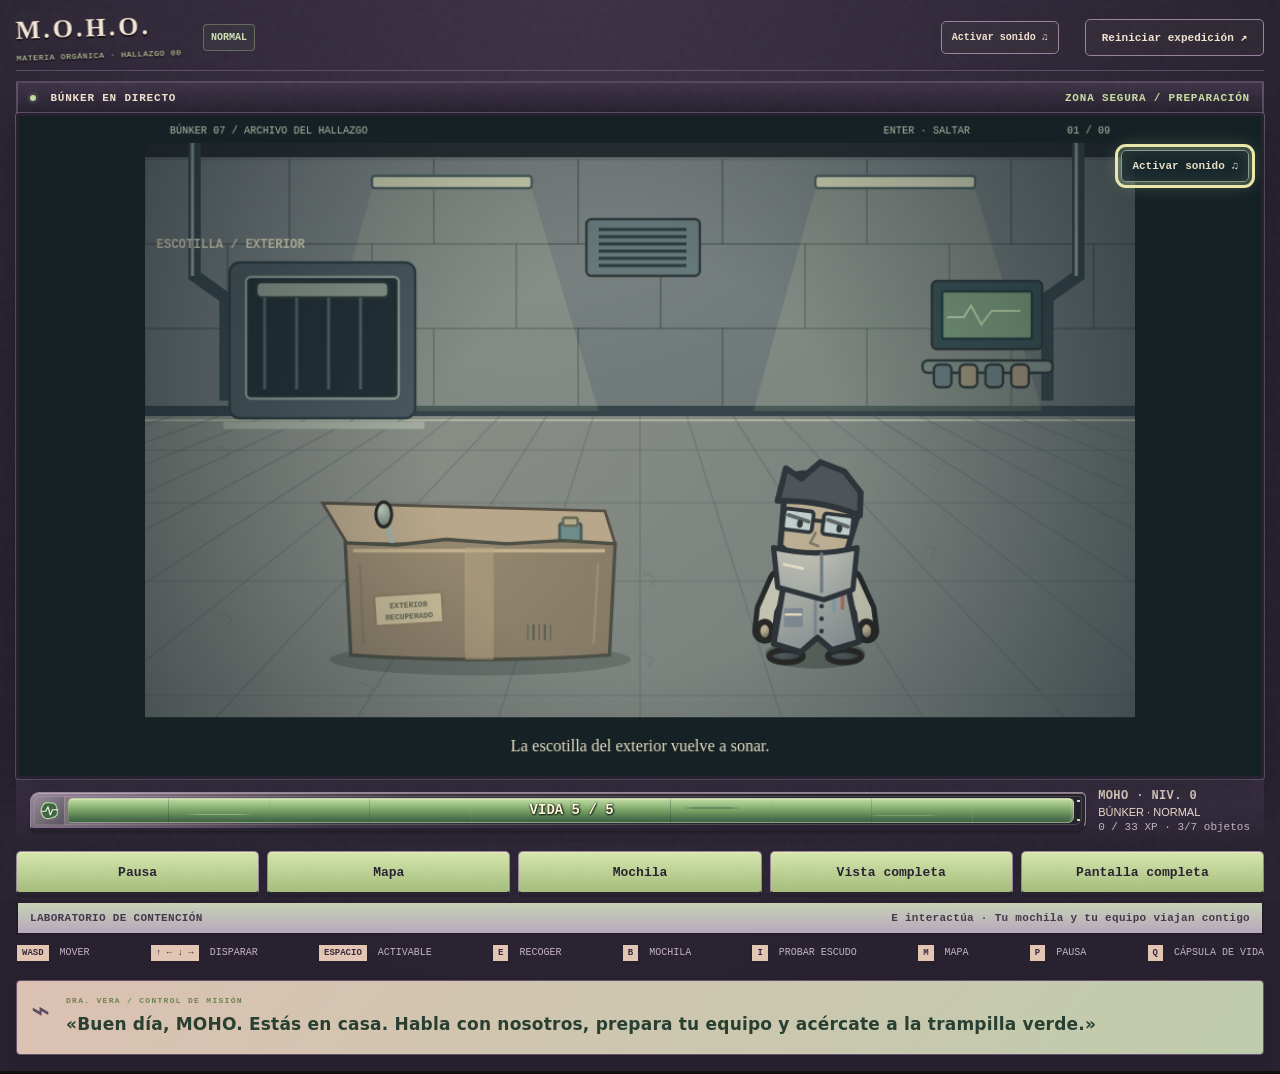
==== commit 1538c2d5: "Publish M.O.H.O. web release a4a25131f37135689820" ====
--- a/index.html
+++ b/index.html
@@ -1,7 +1,7 @@
 <!doctype html>
-<html lang="es"><head><meta charset="utf-8"><meta name="viewport" content="width=device-width,initial-scale=1,viewport-fit=cover"><title>M.O.H.O. — Expedición 001</title><link rel="stylesheet" href="assets/63cf3d8c316d6a42fe213599.css"><meta name="moho-release" content="80be03cf2e0deb49bd15"></head>
+<html lang="es"><head><meta charset="utf-8"><meta name="viewport" content="width=device-width,initial-scale=1,viewport-fit=cover"><title>M.O.H.O. — Expedición 001</title><link rel="stylesheet" href="assets/63cf3d8c316d6a42fe213599.css"><meta name="moho-release" content="a4a25131f37135689820"></head>
 <body><main><header><a class="brand" href="#">M.O.H.O.<small>MATERIA ORGÁNICA · HALLAZGO 00</small></a><span id="difficulty-badge" class="difficulty-badge">NORMAL</span><div class="header-note"><i></i> BÚNKER 07 · TRANSMISIÓN ACTIVA</div><button id="sound-master" class="quiet" aria-label="Activar o silenciar audio">Activar sonido ♫</button><button id="new-run" class="quiet">Reiniciar expedición ↗</button></header>
-<section class="brief"><div><div class="eyebrow">ARCHIVO DE CAMPO / SUJETO EXPERIMENTAL 01</div><h1>El mundo terminó.<br><em>Vos recién empezás.</em></h1></div><p>Una masa de arcilla viviente. Un pulso imposible.<br>Y un equipo de científicos que necesita saber<br>qué sigue vivo en el ala sellada.</p><div class="stamp">NO ABRIR<br>DESDE ADENTRO<span>ALA CLAUSURADA / TUTORIAL</span></div></section>
+<section class="brief"><div><div class="eyebrow">ARCHIVO DE CAMPO / SUJETO EXPERIMENTAL 01</div><h1>El mundo terminó.<br><em>Tú recién empezás.</em></h1></div><p>Una masa de arcilla viviente. Un pulso imposible.<br>Y un equipo de científicos que necesita saber<br>qué sigue vivo en el ala sellada.</p><div class="stamp">NO ABRIR<br>DESDE ADENTRO<span>ALA CLAUSURADA / TUTORIAL</span></div></section>
 <div class="workspace">
-<section class="stage"><div class="stage-header"><span><i class="signal"></i> <span id="feed-label">BÚNKER EN DIRECTO</span></span><span id="zone-tag">TUTORIAL / NIVEL A</span></div><div class="viewport"><section id="inventory-screen" hidden role="dialog" aria-modal="true" aria-label="Mochila y equipo de MOHO"><aside class="left"><div class="inventory-heading"><span class="eyebrow">EQUIPO DE EXPLORACIÓN</span><h2>Mochila de MOHO</h2><p>Prepará tu próxima aventura.</p><button class="touch-back" id="touch-back">Cerrar ×</button></div><div class="panel-title">01 / EL SUJETO <span>VIVO</span></div><div class="subject"><div class="clay-icon">•‿•</div><div><h2>MOHO</h2><p>Prototipo maleable</p></div></div><label>INTEGRIDAD</label><div id="health"></div><div class="xp-head"><label>CRECIMIENTO</label><b id="level">NIV. 1</b></div><div class="xp-track"><div id="xp-bar"></div></div><small id="xp-text"></small><div class="attributes" id="attributes"></div><div class="panel-title section-space">02 / EQUIPO <span id="equipment-slot-count">4 RANURAS</span></div><div id="equipment"></div><div class="panel-title section-space">03 / INVENTARIO <span id="capacity"></span></div><p class="help" id="inventory-help">Mochila de 6 espacios. El equipo puesto se guarda por separado.</p><div id="loadout" hidden><b id="loadout-count"></b><button id="prepare-exit">Entrar al tutorial →</button></div><button id="inventory-sort" class="quiet">Ordenar por tipo ↕</button><div id="inventory"></div><p id="bag-message" aria-live="polite"></p></aside></section><div id="boss-hud" hidden><div class="boss-hud-head"><b id="boss-hud-name"></b><span id="boss-hud-health"></span></div><div class="boss-hud-track"><i id="boss-hud-fill"></i></div><small id="boss-hud-phase"></small></div><div id="encounter-countdown" hidden></div><div id="game-toast" role="status" hidden></div><div id="boss-death-caption" hidden></div><canvas id="game" width="960" height="640" aria-label="Expedición de MOHO; moverse con WASD y disparar con flechas"></canvas><div id="overlay" class="overlay"></div></div><div class="mobile-hud"><span id="touch-health"></span><div class="hud-meta"><b id="hud-player-level">MOHO · NIV. 1</b><span id="touch-level"></span><small id="hud-xp"></small><span id="shield-heart-status" role="status" hidden>♡ ESCUDO · 1 GOLPE</span></div></div><nav class="touch-toolbar" aria-label="Acciones táctiles"><button id="touch-pause">Pausa</button><button id="touch-map">Mapa</button><button id="touch-equipment" aria-controls="inventory-screen" aria-expanded="false">Mochila</button><button id="view-toggle">Vista completa</button><button id="touch-fullscreen">Pantalla completa</button></nav><div class="touch-controls" aria-label="Controles táctiles"><div class="touch-stick" id="touch-move" role="group" aria-label="Palanca para moverse"><span class="stick-knob"></span><b>MOVER</b></div><div class="touch-actions"><button id="touch-dash" aria-label="Usar activable">Esquivar</button><button id="touch-interact" aria-label="Interactuar o recoger">Usar / recoger</button></div><div class="touch-stick" id="touch-aim" role="group" aria-label="Palanca para apuntar y disparar"><span class="stick-knob"></span><b>DISPARAR</b></div></div><p class="touch-tip">Izquierda: mover · Derecha: apuntá en 8 direcciones y mantené para disparar. Doble toque en MOVER: esquiva / activable. También tenés el botón central.</p><div class="stage-footer"><span id="room-label">EL UMBRAL</span><span id="hint">Conectando con el sujeto…</span></div><div class="controls"><span><kbd>WASD</kbd> MOVER</span><span><kbd>↑ ← ↓ →</kbd> DISPARAR</span><span><kbd>ESPACIO</kbd> ACTIVABLE</span><span><kbd>E</kbd> RECOGER</span><span><kbd>B</kbd> MOCHILA</span><span><kbd>I</kbd> PROBAR ESCUDO</span><span><kbd>M</kbd> MAPA</span><span><kbd>P</kbd> PAUSA</span></div><div class="radio"><div class="radio-mark">⌁</div><div><label>DRA. VERA / CONTROL DE MISIÓN</label><p id="radio-text">«No sabemos si nos entendés. Si podés oírme… movete.»</p></div></div></section>
-<aside class="right"><div class="panel-title">04 / CARTOGRAFÍA</div><div class="map-heading"><h2 id="zone-name">Plano local</h2><span id="zone-number">01—03</span></div><canvas id="worldmap" width="210" height="150" aria-label="Mapa de campaña: búnker y tres zonas, cada una con niveles A B C"></canvas><p id="objective" class="objective">BU → A → B → C → BU</p><div class="panel-title local-map-title">PLANO DEL NIVEL</div><canvas id="minimap" width="210" height="158" aria-label="Mapa de habitaciones"></canvas><div class="map-key"><span>● SUJETO</span><span>✦ ALMACÉN</span><span>☠ JEFE</span></div><div class="panel-title section-space">TUTORIAL / NIVELES</div><ol id="zone-list"></ol><div class="route locked"><span class="route-number">01</span><div><b>Ciudad en ruinas</b><small>SELLADA · PRÓXIMAMENTE</small></div><span class="route-arrow">↗</span></div><div class="route locked"><span class="route-number">02</span><div><b>Fractura temporal</b><small>SEÑAL DESCONOCIDA · BLOQUEADO</small></div><span>⊘</span></div><div class="route locked"><span class="route-number">03</span><div><b>Santuario del velo</b><small>SEÑAL DESCONOCIDA · BLOQUEADO</small></div><span>⊘</span></div><div class="field-note"><label>NOTA DEL LABORATORIO #017</label><p>«La muestra no imita la vida.<br>La muestra <em>quiere</em> vivir.»</p><small>— VERA, 03:41 A. M.</small></div></aside></div><footer><span>BÚNKER 07 / PROGRAMA M.O.H.O.</span><span>PROTOTIPO 0.12 · TUTORIAL / A—B—C</span><span>NO TE OLVIDES DE VOLVER.</span></footer></main><script src="assets/23fe32879c383a918c00acfd.js"></script><script src="assets/ef3f93022673e65cdc32f5d4.js"></script></body></html>
+<section class="stage"><div class="stage-header"><span><i class="signal"></i> <span id="feed-label">BÚNKER EN DIRECTO</span></span><span id="zone-tag">TUTORIAL / NIVEL A</span></div><div class="viewport"><section id="inventory-screen" hidden role="dialog" aria-modal="true" aria-label="Mochila y equipo de MOHO"><aside class="left"><div class="inventory-heading"><span class="eyebrow">EQUIPO DE EXPLORACIÓN</span><h2>Mochila de MOHO</h2><p>Prepara tu próxima aventura.</p><button class="touch-back" id="touch-back">Cerrar ×</button></div><div class="panel-title">01 / EL SUJETO <span>VIVO</span></div><div class="subject"><div class="clay-icon">•‿•</div><div><h2>MOHO</h2><p>Prototipo maleable</p></div></div><label>INTEGRIDAD</label><div id="health"></div><div class="xp-head"><label>CRECIMIENTO</label><b id="level">NIV. 1</b></div><div class="xp-track"><div id="xp-bar"></div></div><small id="xp-text"></small><div class="attributes" id="attributes"></div><div class="panel-title section-space">02 / EQUIPO <span id="equipment-slot-count">4 RANURAS</span></div><div id="equipment"></div><div class="panel-title section-space">03 / INVENTARIO <span id="capacity"></span></div><p class="help" id="inventory-help">Mochila de 6 espacios. El equipo puesto se guarda por separado.</p><div id="loadout" hidden><b id="loadout-count"></b><button id="prepare-exit">Entrar al tutorial →</button></div><button id="inventory-sort" class="quiet">Ordenar por tipo ↕</button><div id="inventory"></div><p id="bag-message" aria-live="polite"></p></aside></section><div id="boss-hud" hidden><div class="boss-hud-head"><b id="boss-hud-name"></b><span id="boss-hud-health"></span></div><div class="boss-hud-track"><i id="boss-hud-fill"></i></div><small id="boss-hud-phase"></small></div><div id="encounter-countdown" hidden></div><div id="game-toast" role="status" hidden></div><div id="boss-death-caption" hidden></div><canvas id="game" width="960" height="640" aria-label="Expedición de MOHO; moverse con WASD y disparar con flechas"></canvas><div id="overlay" class="overlay"></div></div><div class="mobile-hud"><span id="touch-health"></span><div class="hud-meta"><b id="hud-player-level">MOHO · NIV. 1</b><span id="touch-level"></span><small id="hud-xp"></small><span id="shield-heart-status" role="status" hidden>♡ ESCUDO · 1 GOLPE</span></div></div><nav class="touch-toolbar" aria-label="Acciones táctiles"><button id="touch-pause">Pausa</button><button id="touch-map">Mapa</button><button id="touch-equipment" aria-controls="inventory-screen" aria-expanded="false">Mochila</button><button id="view-toggle">Vista completa</button><button id="touch-fullscreen">Pantalla completa</button></nav><div class="touch-controls" aria-label="Controles táctiles"><div class="touch-stick" id="touch-move" role="group" aria-label="Palanca para moverse"><span class="stick-knob"></span><b>MOVER</b></div><div class="touch-actions"><button id="touch-dash" aria-label="Usar activable">Esquivar</button><button id="touch-interact" aria-label="Interactuar o recoger">Usar / recoger</button></div><div class="touch-stick" id="touch-aim" role="group" aria-label="Palanca para apuntar y disparar"><span class="stick-knob"></span><b>DISPARAR</b></div></div><p class="touch-tip">Izquierda: mover · Derecha: apunta en 8 direcciones y mantén para disparar. Doble toque en MOVER: esquiva / activable. También tienes el botón central.</p><div class="stage-footer"><span id="room-label">EL UMBRAL</span><span id="hint">Conectando con el sujeto…</span></div><div class="controls"><span><kbd>WASD</kbd> MOVER</span><span><kbd>↑ ← ↓ →</kbd> DISPARAR</span><span><kbd>ESPACIO</kbd> ACTIVABLE</span><span><kbd>E</kbd> RECOGER</span><span><kbd>B</kbd> MOCHILA</span><span><kbd>I</kbd> PROBAR ESCUDO</span><span><kbd>M</kbd> MAPA</span><span><kbd>P</kbd> PAUSA</span></div><div class="radio"><div class="radio-mark">⌁</div><div><label>DRA. VERA / CONTROL DE MISIÓN</label><p id="radio-text">«No sabemos si nos entiendes. Si puedes oírme… movete.»</p></div></div></section>
+<aside class="right"><div class="panel-title">04 / CARTOGRAFÍA</div><div class="map-heading"><h2 id="zone-name">Plano local</h2><span id="zone-number">01—03</span></div><canvas id="worldmap" width="210" height="150" aria-label="Mapa de campaña: búnker y tres zonas, cada una con niveles A B C"></canvas><p id="objective" class="objective">BU → A → B → C → BU</p><div class="panel-title local-map-title">PLANO DEL NIVEL</div><canvas id="minimap" width="210" height="158" aria-label="Mapa de habitaciones"></canvas><div class="map-key"><span>● SUJETO</span><span>✦ ALMACÉN</span><span>☠ JEFE</span></div><div class="panel-title section-space">TUTORIAL / NIVELES</div><ol id="zone-list"></ol><div class="route locked"><span class="route-number">01</span><div><b>Ciudad en ruinas</b><small>SELLADA · PRÓXIMAMENTE</small></div><span class="route-arrow">↗</span></div><div class="route locked"><span class="route-number">02</span><div><b>Fractura temporal</b><small>SEÑAL DESCONOCIDA · BLOQUEADO</small></div><span>⊘</span></div><div class="route locked"><span class="route-number">03</span><div><b>Santuario del velo</b><small>SEÑAL DESCONOCIDA · BLOQUEADO</small></div><span>⊘</span></div><div class="field-note"><label>NOTA DEL LABORATORIO #017</label><p>«La muestra no imita la vida.<br>La muestra <em>quiere</em> vivir.»</p><small>— VERA, 03:41 A. M.</small></div></aside></div><footer><span>BÚNKER 07 / PROGRAMA M.O.H.O.</span><span>PROTOTIPO 0.12 · TUTORIAL / A—B—C</span><span>NO TE OLVIDES DE VOLVER.</span></footer></main><script src="assets/a6326759822b501b366a1d87.js"></script><script src="assets/ef3f93022673e65cdc32f5d4.js"></script></body></html>
